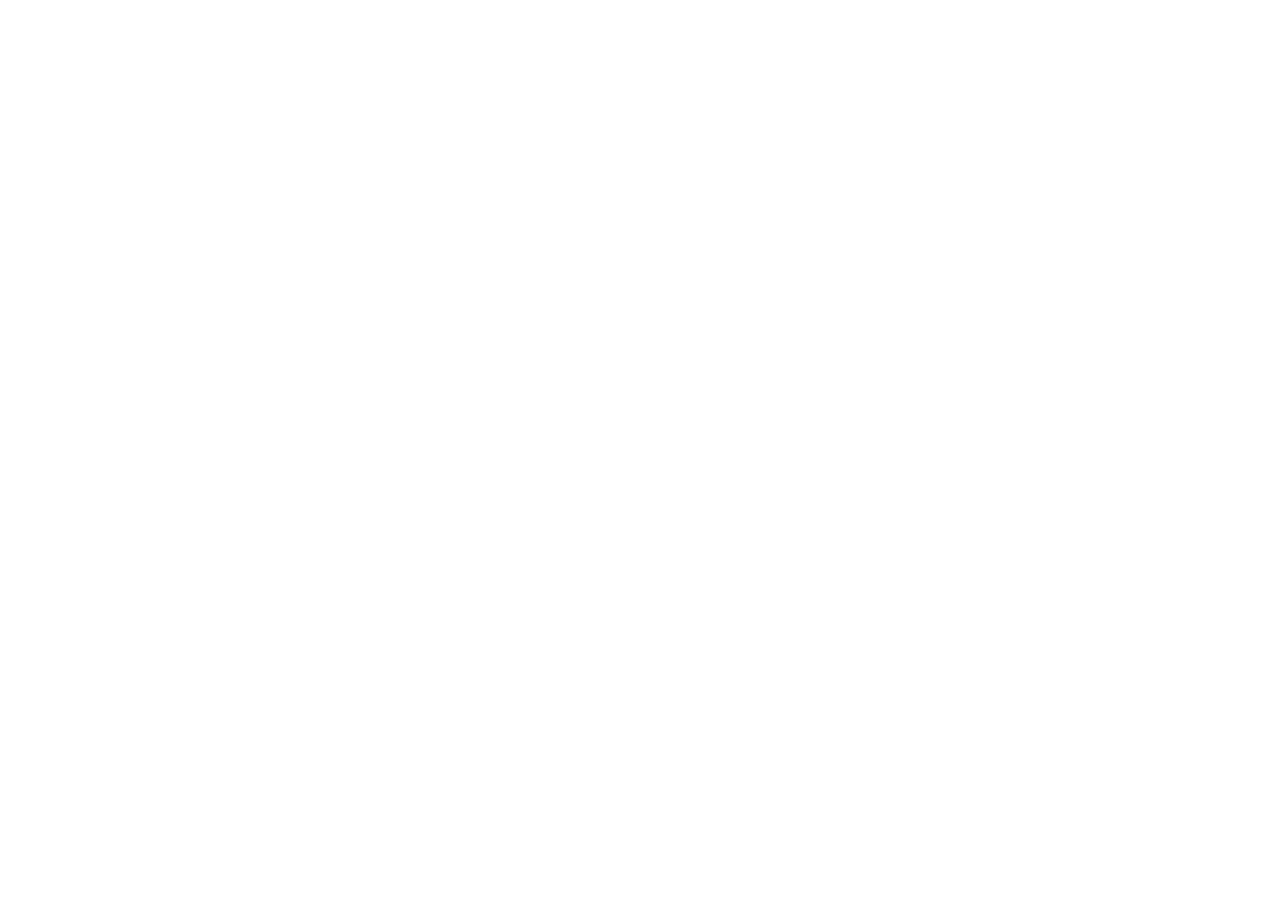
==== about.html @ fd44d6a7 "Init : création du dépôt, arborescence des fichiers et structure HTML de base" ====
<html lang="fr">
<head>
 <meta charset="UTF-8">
 <meta name="viewport" content="width=device-width, initial-scale=1.0">
 <title>AfriTalent — Accueil</title>
 <!-- Bootstrap 5 via CDN : feuille de style -->
 <link
href="https://cdn.jsdelivr.net/npm/bootstrap@5.3.0/dist/css/bootstrap.min.css"
rel="stylesheet">
 <!-- Votre feuille de style personnelle -->
 <link rel="stylesheet" href="css/style.css">
</head>
<body>
 <!-- Le contenu de la page sera ajoute ici -->
 <!-- Bootstrap 5 via CDN : script JavaScript -->
 <script
src="https://cdn.jsdelivr.net/npm/bootstrap@5.3.0/dist/js/bootstrap.bundle.min.js"
></script>
 <!-- Votre script JavaScript -->
 <script src="js/main.js"></script>
 </body>
 </html>
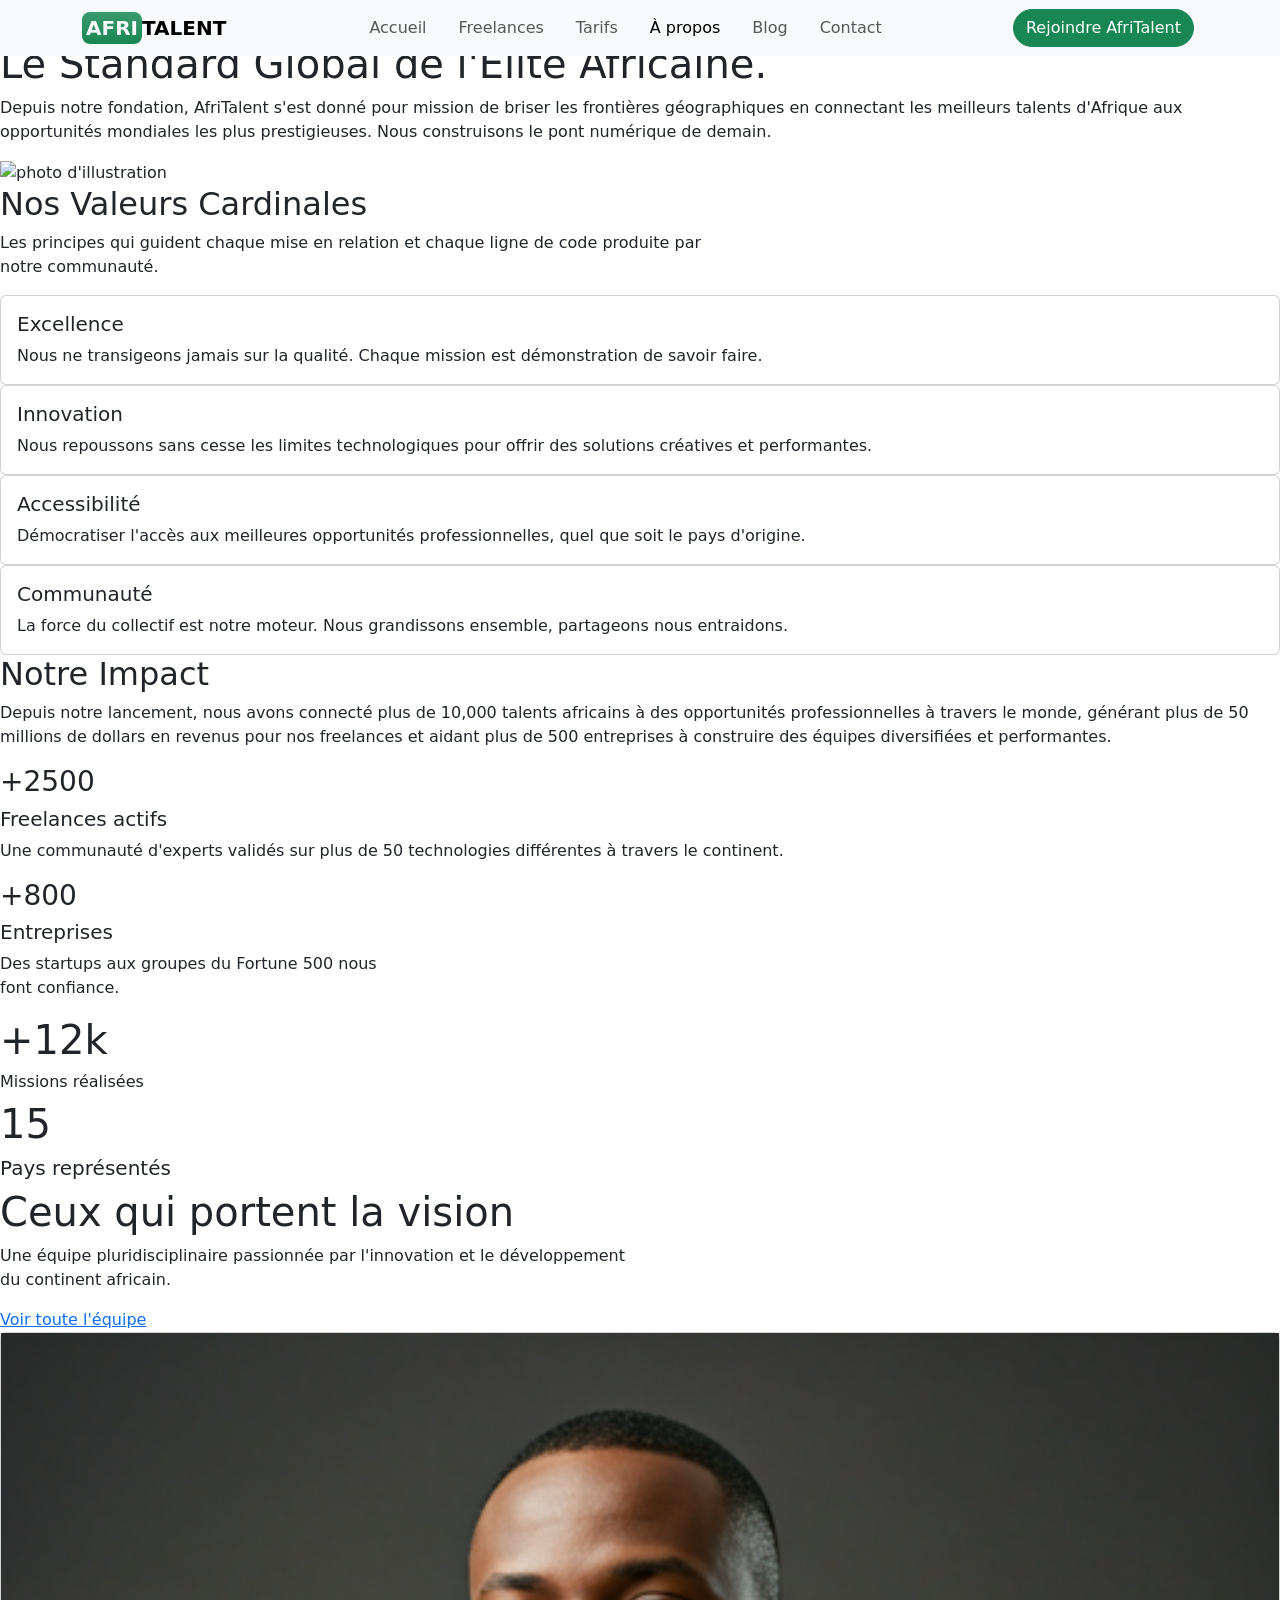
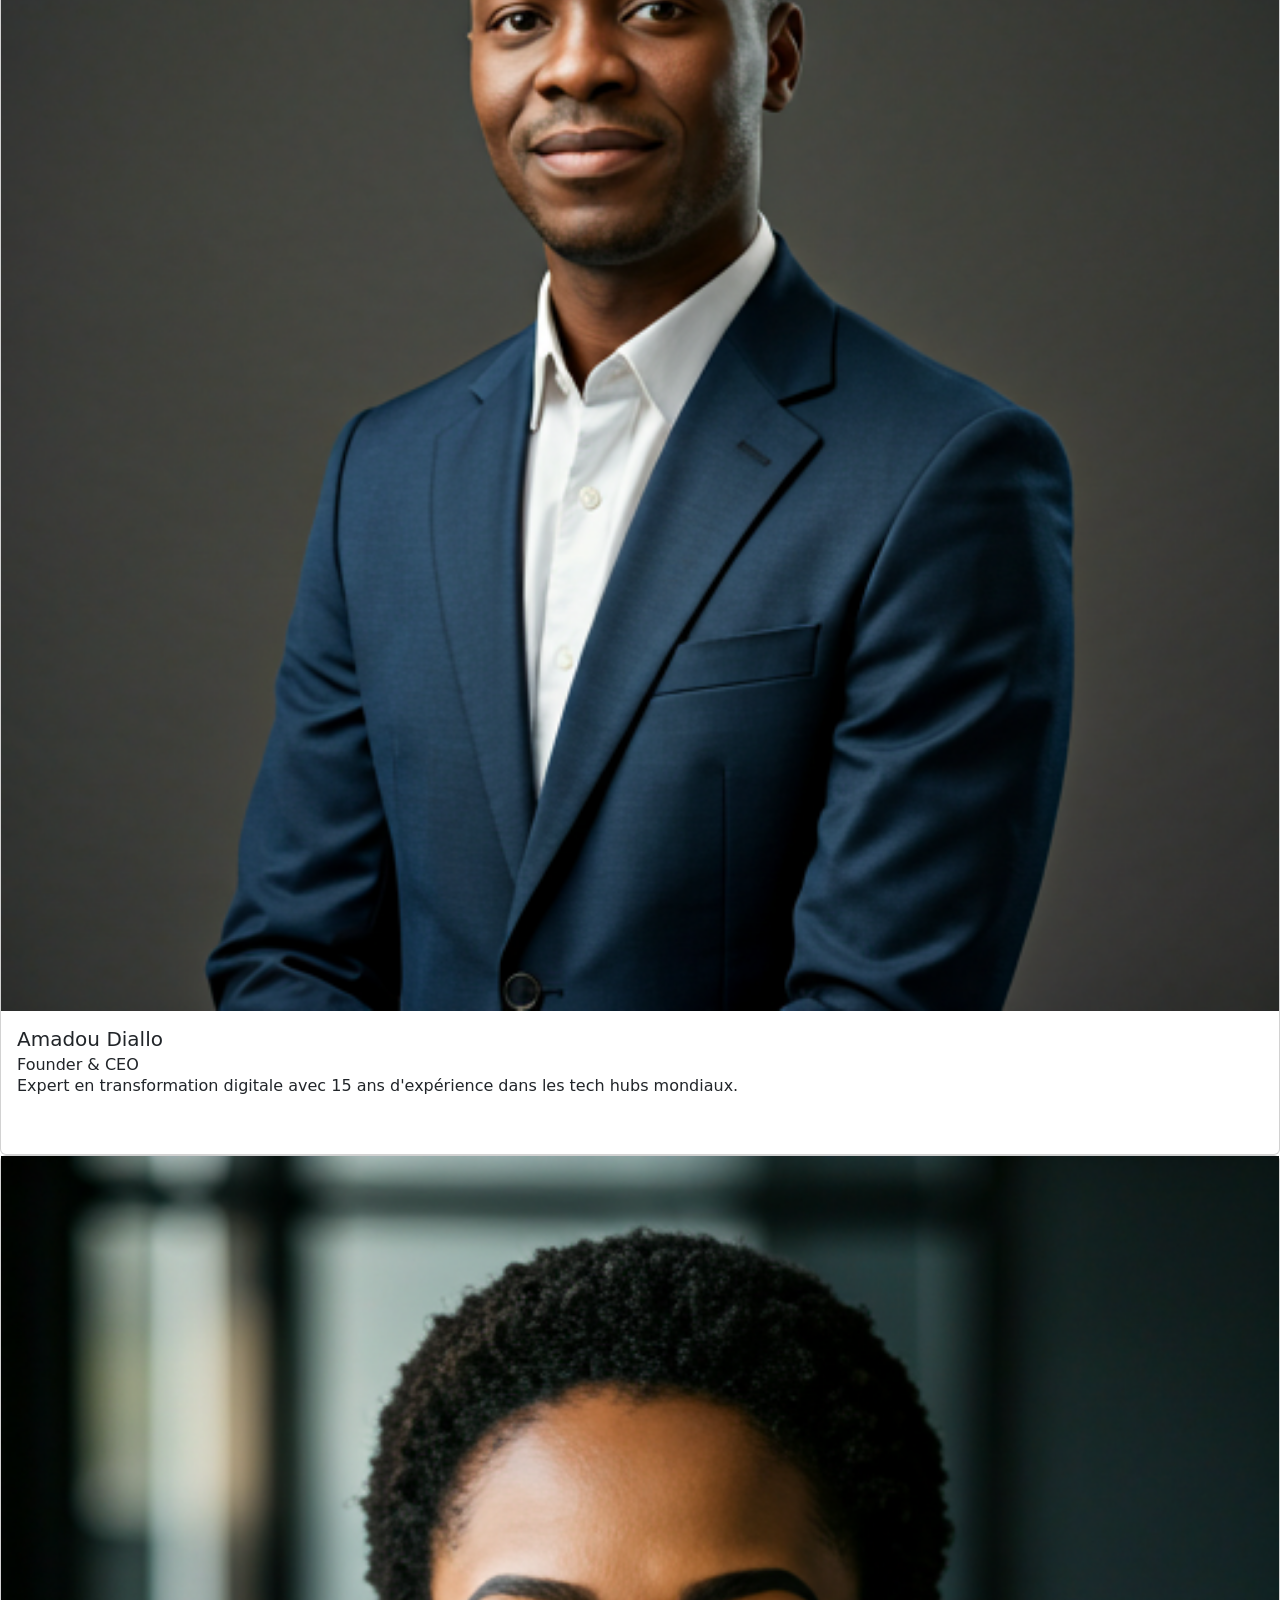
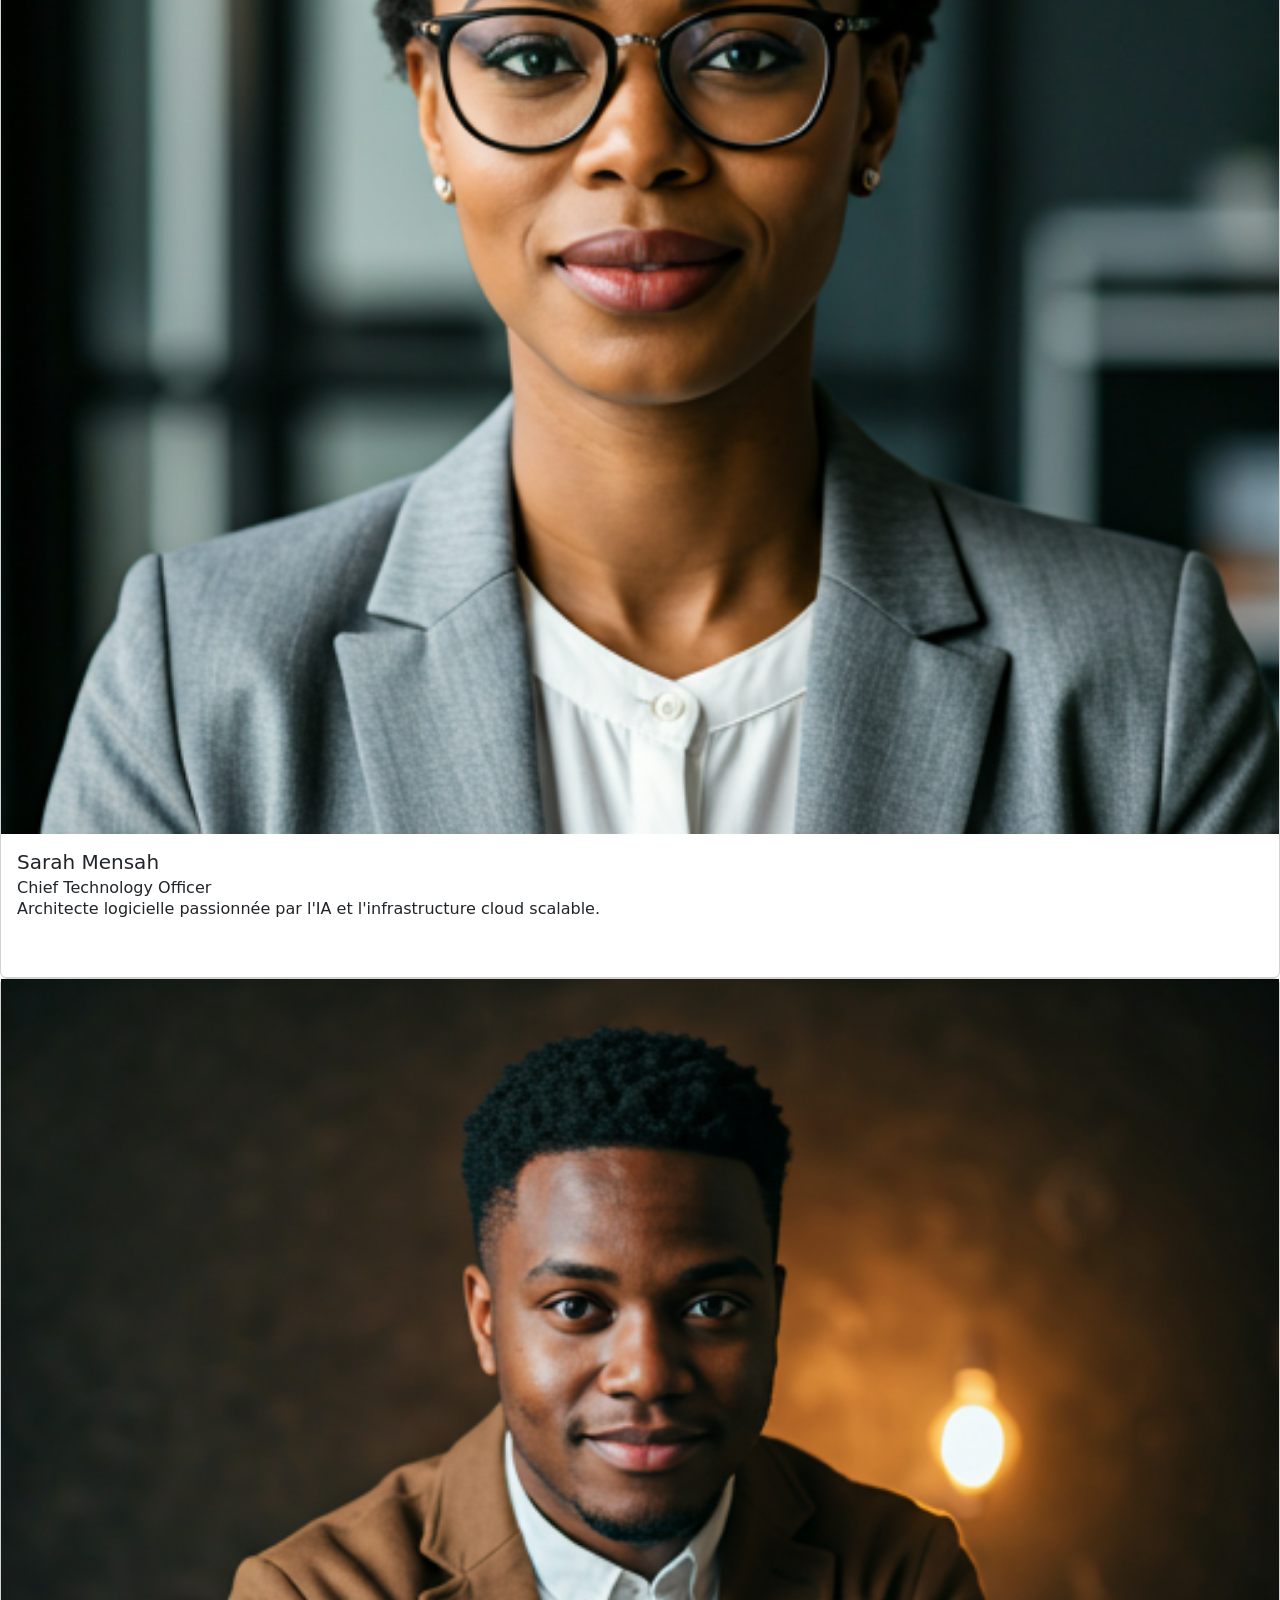
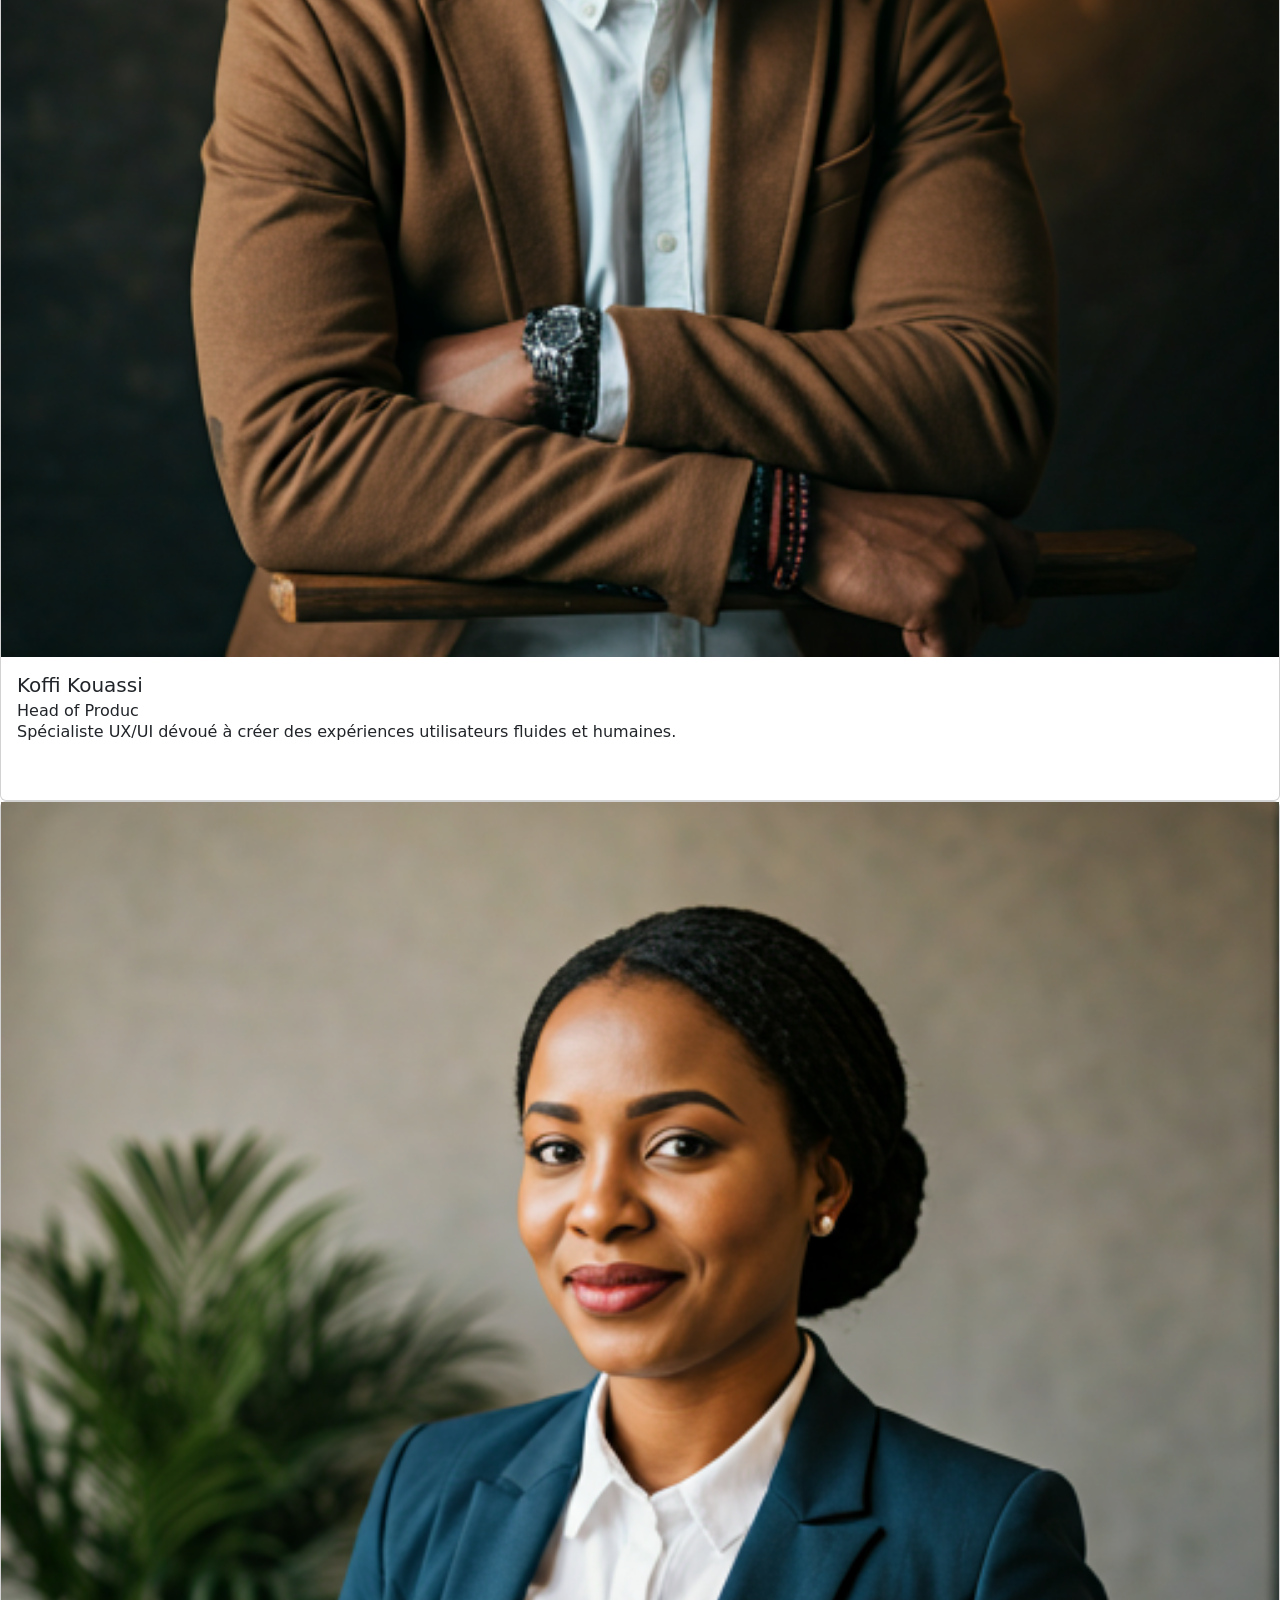
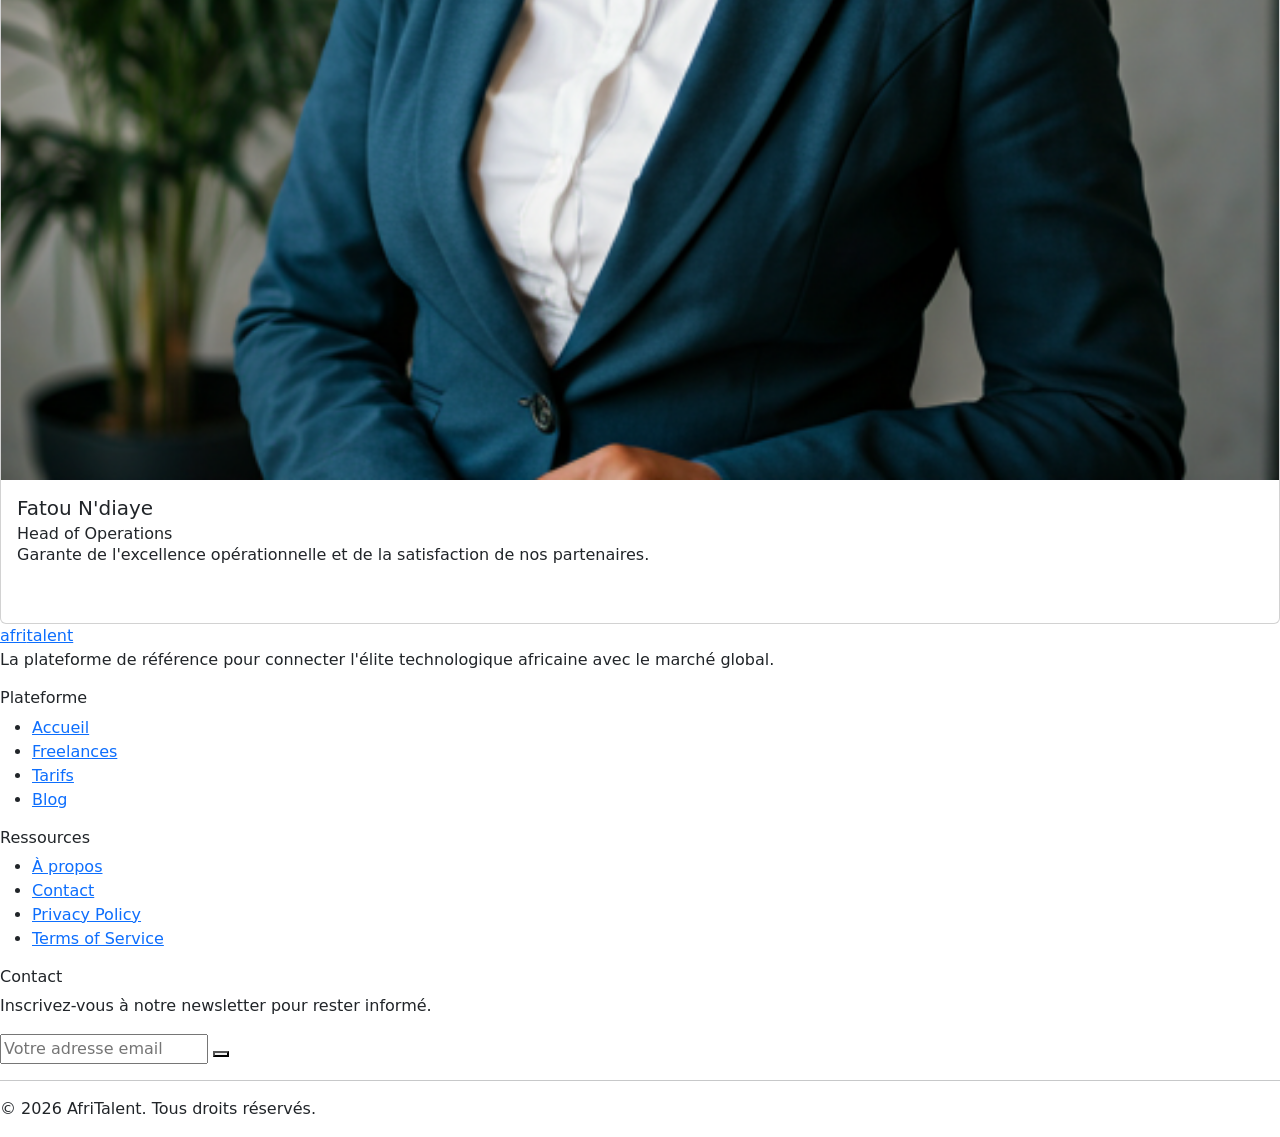
==== commit 832a8ede: "HTML : structure complète des 5 pages avec sections et contenu texte" ====
--- a/about.html
+++ b/about.html
@@ -1,22 +1,298 @@
+<!DOCTYPE html>
 <html lang="fr">
+
 <head>
- <meta charset="UTF-8">
- <meta name="viewport" content="width=device-width, initial-scale=1.0">
- <title>AfriTalent — Accueil</title>
- <!-- Bootstrap 5 via CDN : feuille de style -->
- <link
-href="https://cdn.jsdelivr.net/npm/bootstrap@5.3.0/dist/css/bootstrap.min.css"
-rel="stylesheet">
- <!-- Votre feuille de style personnelle -->
- <link rel="stylesheet" href="css/style.css">
+    <meta charset="UTF-8">
+    <meta name="viewport" content="width=device-width, initial-scale=1.0">
+    <title>AfriTalent — Accueil</title>
+    <!-- Bootstrap 5 via CDN : feuille de style -->
+    <link href="https://cdn.jsdelivr.net/npm/bootstrap@5.3.0/dist/css/bootstrap.min.css" rel="stylesheet">
+    <!-- Votre feuille de style personnelle -->
+    <link rel="stylesheet" href="css/style.css">
+    <script src="https://kit.fontawesome.com/9fd1c84033.js" crossorigin="anonymous"></script>
+    <script defer src="https://cdn.jsdelivr.net/npm/bootstrap@5.3.8/dist/js/bootstrap.bundle.min.js"></script>
 </head>
+
 <body>
- <!-- Le contenu de la page sera ajoute ici -->
- <!-- Bootstrap 5 via CDN : script JavaScript -->
- <script
-src="https://cdn.jsdelivr.net/npm/bootstrap@5.3.0/dist/js/bootstrap.bundle.min.js"
-></script>
- <!-- Votre script JavaScript -->
- <script src="js/main.js"></script>
- </body>
- </html>+    <!-- Le contenu de la page sera ajoute ici -->
+
+    <header>
+        <!-- Bootstrap conservé uniquement sur la navbar -->
+        <nav class="navbar navbar-expand-md fixed-top navbar-light bg-light">
+            <div class="container-lg d-flex justify-content-between container-dark">
+                <a class="navbar-brand text-uppercase fw-bold" href="/index.html">
+                    <span class="bg-success bg-gradient p-1 rounded-3 text-light">afri</span>talent
+                </a>
+
+                <div class="collapse navbar-collapse justify-content-center" id="navbarcollapse">
+                    <ul class="navbar-nav d-flex justify-content-center nav-dark">
+                        <li class="nav-item active mx-2">
+                            <a class="nav-link" href="index.html">Accueil</a>
+                        </li>
+                        <li class="nav-item px-2">
+                            <a class="nav-link" href="freelances.html">Freelances</a>
+                        </li>
+                        <li class="nav-item px-2">
+                            <a class="nav-link" href="tarifs.html">Tarifs</a>
+                        </li>
+                        <li class="nav-item px-2">
+                            <a class="nav-link active" href="about.html"> À propos</a>
+                        </li>
+                        <li class="nav-item px-2">
+                            <a class="nav-link" href="#valeur"> Blog</a>
+                        </li>
+                        <li class="nav-item px-2">
+                            <a class="nav-link" href="contact.html"> Contact</a>
+                        </li>
+                    </ul>
+                </div>
+                <div class="d-flex ms-auto align-items-center">
+                    <a class="btn btn-success d-none d-md-block mx-1 rounded-pill" href="contact.html"
+                        role="button">Rejoindre AfriTalent</a>
+                    <button class="navbar-toggler ms-auto" type="button" data-bs-toggle="collapse"
+                        data-bs-target="#navbarcollapse" aria-controls="navbarcollapse" aria-expanded="false"
+                        aria-label="Toggle navigation">
+                        <span class="navbar-toggler-icon px-2"></span>
+                    </button>
+                </div>
+            </div>
+        </nav>
+    </header>
+
+    <main>
+        <!-- Section d'introduction avec notre histoire -->
+        <section class="Notre-Histoir">
+            <div>
+                <p>Notre Histoire</p>
+                <h1>Le Standard Global de l'Elite Africaine.</h1>
+                <div>
+                    <div>
+                        <p>Depuis notre fondation, AfriTalent s'est donné pour mission de briser les
+                            frontières géographiques en connectant les meilleurs talents d'Afrique aux opportunités
+                            mondiales les plus prestigieuses. Nous construisons le pont numérique de demain.</p>
+                    </div>
+                </div>
+            </div>
+            <img src="image/annie-spratt-sggw4-qDD54-unsplash.jpg" alt="photo d'illustration">
+        </section>
+
+        <!-- Section des valeurs cardinales -->
+        <section class="valeur-cardinale" id="valeur">
+            <h2>Nos Valeurs Cardinales</h2>
+            <p>Les principes qui guident chaque mise en relation et chaque ligne de code
+                produite par <br> notre communauté.</p>
+            <div>
+                <div>
+                    <div class="card">
+                        <div class="card-body">
+                            <i class="fa-regular fa-circle-check"></i>
+                            <div>
+                                <h5 class="card-title">Excellence</h5>
+                                <p class="card-text">Nous ne transigeons jamais sur la qualité. Chaque
+                                    mission est démonstration de savoir faire.</p>
+                            </div>
+                        </div>
+                    </div>
+                </div>
+                <div>
+                    <div class="card">
+                        <div class="card-body">
+                            <i class="fa-regular fa-lightbulb"></i>
+                            <div>
+                                <h5 class="card-title">Innovation</h5>
+                                <p class="card-text">Nous repoussons sans cesse les limites technologiques
+                                    pour offrir des solutions créatives et performantes.</p>
+                            </div>
+                        </div>
+                    </div>
+                </div>
+                <div>
+                    <div class="card">
+                        <div class="card-body">
+                            <i class="fa-regular fa-address-card"></i>
+                            <div>
+                                <h5 class="card-title">Accessibilité</h5>
+                                <p class="card-text">Démocratiser l'accès aux meilleures opportunités
+                                    professionnelles, quel que soit le pays d'origine.</p>
+                            </div>
+                        </div>
+                    </div>
+                </div>
+                <div>
+                    <div class="card">
+                        <div class="card-body">
+                            <i class="fa-solid fa-users"></i>
+                            <div>
+                                <h5 class="card-title">Communauté</h5>
+                                <p class="card-text">La force du collectif est notre moteur. Nous grandissons
+                                    ensemble, partageons nous entraidons.</p>
+                            </div>
+                        </div>
+                    </div>
+                </div>
+            </div>
+        </section>
+
+        <!-- Section de l'impact -->
+        <section class="impacte">
+            <div>
+                <h2>Notre Impact</h2>
+                <p>Depuis notre lancement, nous avons connecté plus de 10,000
+                    talents africains à des opportunités professionnelles à travers le monde, générant plus de 50
+                    millions de dollars en revenus pour nos freelances et aidant plus de 500 entreprises à construire
+                    des équipes diversifiées et performantes.</p>
+            </div>
+            <div>
+                <div>
+                    <div>
+                        <i class="fa-solid fa-user-plus"></i>
+                    </div>
+                    <div>
+                        <h3>+2500</h3>
+                        <h5>Freelances actifs</h5>
+                        <p>Une communauté d'experts validés sur plus de 50 technologies différentes à travers le
+                            continent.</p>
+                    </div>
+                </div>
+                <div>
+                    <div>
+                        <div>
+                            <h3>+800</h3>
+                            <div>
+                                <h5>Entreprises</h5>
+                                <p>Des startups aux groupes du Fortune 500 nous <br> font confiance.</p>
+                            </div>
+                        </div>
+                        <div>
+                            <h1>+12k</h1>
+                            <h6>Missions réalisées</h6>
+                        </div>
+                        <div>
+                            <h1>15</h1>
+                            <h5>Pays représentés</h5>
+                        </div>
+                    </div>
+                </div>
+            </div>
+        </section>
+
+        <!-- Section de l'équipe -->
+        <section class="equipe">
+            <h1>Ceux qui portent la vision</h1>
+            <p>Une équipe pluridisciplinaire passionnée par l'innovation et le développement <br> du continent africain.</p>
+            <a href="#">Voir toute l'équipe <i class="fa-solid fa-arrow-right"></i></a>
+            <div>
+                <div>
+                    <div class="card">
+                        <img src="image/unnamed (3).png" alt="image personne">
+                        <div class="card-body">
+                            <h5 class="card-title">Amadou Diallo</h5>
+                            <h6 class="card-subtitle">Founder & CEO</h6>
+                            <p class="card-text">Expert en transformation digitale avec 15 ans d'expérience dans les
+                                tech hubs mondiaux.</p>
+                            <a href="" class="card-link"><i class="fa-brands fa-linkedin"></i></a>
+                            <a href="" class="card-link"><i class="fa-solid fa-earth-americas"></i></a>
+                        </div>
+                    </div>
+                </div>
+                <div>
+                    <div class="card">
+                        <img src="image/unnamed (4).png" alt="image personne">
+                        <div class="card-body">
+                            <h5 class="card-title">Sarah Mensah</h5>
+                            <h6 class="card-subtitle">Chief Technology Officer</h6>
+                            <p class="card-text">Architecte logicielle passionnée par l'IA et l'infrastructure cloud
+                                scalable.</p>
+                            <a href="" class="card-link"><i class="fa-brands fa-linkedin"></i></a>
+                            <a href="" class="card-link"><i class="fa-solid fa-earth-americas"></i></a>
+                        </div>
+                    </div>
+                </div>
+                <div>
+                    <div class="card">
+                        <img src="image/unnamed (5).png" alt="image personne">
+                        <div class="card-body">
+                            <h5 class="card-title">Koffi Kouassi</h5>
+                            <h6 class="card-subtitle">Head of Produc</h6>
+                            <p class="card-text">Spécialiste UX/UI dévoué à créer des expériences utilisateurs fluides
+                                et humaines.</p>
+                            <a href="" class="card-link"><i class="fa-brands fa-linkedin"></i></a>
+                            <a href="" class="card-link"><i class="fa-solid fa-earth-americas"></i></a>
+                        </div>
+                    </div>
+                </div>
+                <div>
+                    <div class="card">
+                        <img src="image/unnamed (6).png" alt="image personne">
+                        <div class="card-body">
+                            <h5 class="card-title">Fatou N'diaye</h5>
+                            <h6 class="card-subtitle">Head of Operations</h6>
+                            <p class="card-text">Garante de l'excellence opérationnelle et de la satisfaction de nos
+                                partenaires.</p>
+                            <a href="" class="card-link"><i class="fa-brands fa-linkedin"></i></a>
+                            <a href="" class="card-link"><i class="fa-solid fa-earth-americas"></i></a>
+                        </div>
+                    </div>
+                </div>
+            </div>
+        </section>
+
+    </main>
+
+    <footer>
+        <div>
+            <div>
+                <div>
+                    <a href="index.html">
+                        <span>afri</span>talent
+                    </a>
+                    <p>La plateforme de référence pour connecter l'élite technologique africaine
+                        avec le marché global.</p>
+                </div>
+                <div>
+                    <h6>Plateforme</h6>
+                    <ul>
+                        <li><a href="index.html">Accueil</a></li>
+                        <li><a href="freelances.html">Freelances</a></li>
+                        <li><a href="tarifs.html">Tarifs</a></li>
+                        <li><a href="#">Blog</a></li>
+                    </ul>
+                </div>
+                <div>
+                    <h6>Ressources</h6>
+                    <ul>
+                        <li><a href="about.html">À propos</a></li>
+                        <li><a href="contact.html">Contact</a></li>
+                        <li><a href="#">Privacy Policy</a></li>
+                        <li><a href="#">Terms of Service</a></li>
+                    </ul>
+                </div>
+                <div>
+                    <h6>Contact</h6>
+                    <p>Inscrivez-vous à notre newsletter pour rester informé.</p>
+                    <div>
+                        <input type="email" placeholder="Votre adresse email">
+                        <button><i class="fa-solid fa-paper-plane"></i></button>
+                    </div>
+                </div>
+            </div>
+            <hr>
+            <div>
+                <p>&copy; 2026 AfriTalent. Tous droits réservés.</p>
+                <div>
+                    <a href="#"><i class="fa-brands fa-facebook-f"></i></a>
+                    <a href="#"><i class="fa-brands fa-twitter"></i></a>
+                    <a href="#"><i class="fa-brands fa-linkedin-in"></i></a>
+                    <a href="#"><i class="fa-brands fa-instagram"></i></a>
+                </div>
+            </div>
+        </div>
+    </footer>
+
+    <!-- Bootstrap 5 via CDN : script JavaScript -->
+    <script src="https://cdn.jsdelivr.net/npm/bootstrap@5.3.0/dist/js/bootstrap.bundle.min.js"></script>
+    <!-- Votre script JavaScript -->
+    <script src="js/main.js"></script>
+</body>
+
+</html>
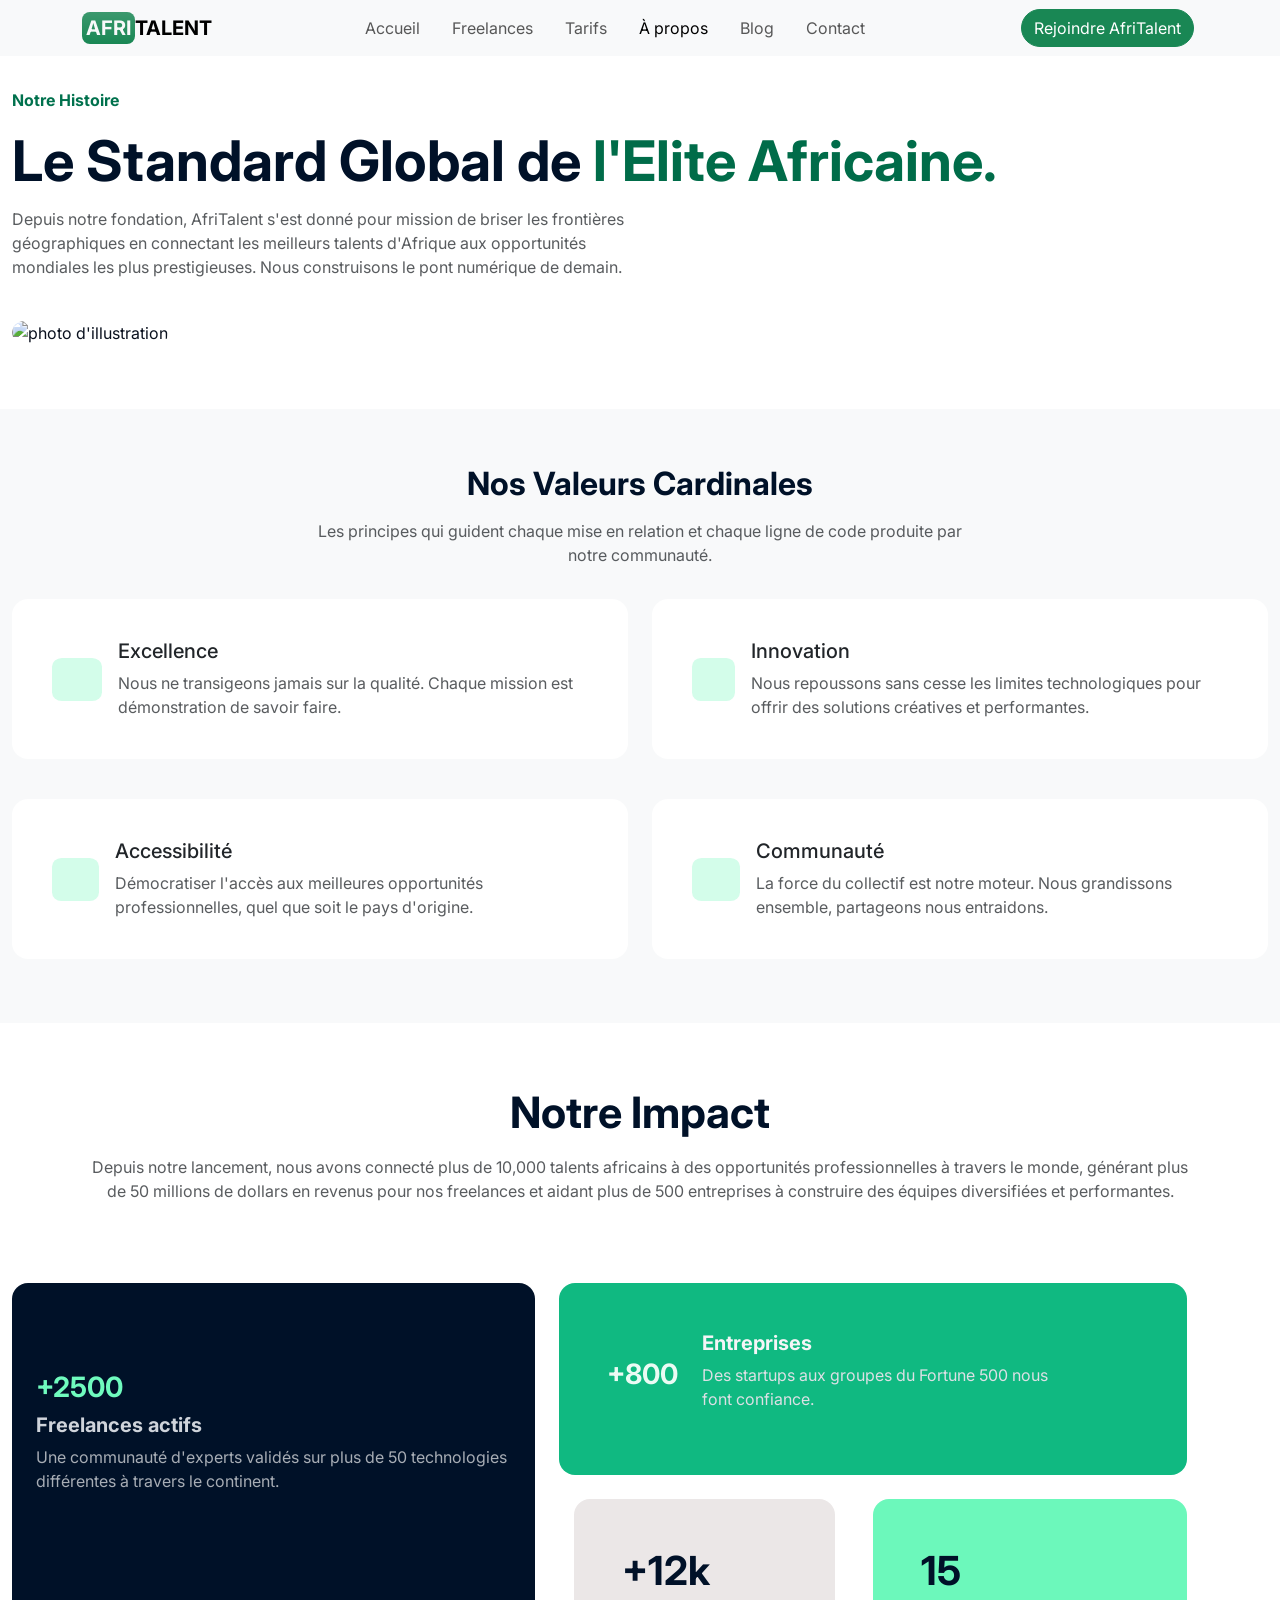
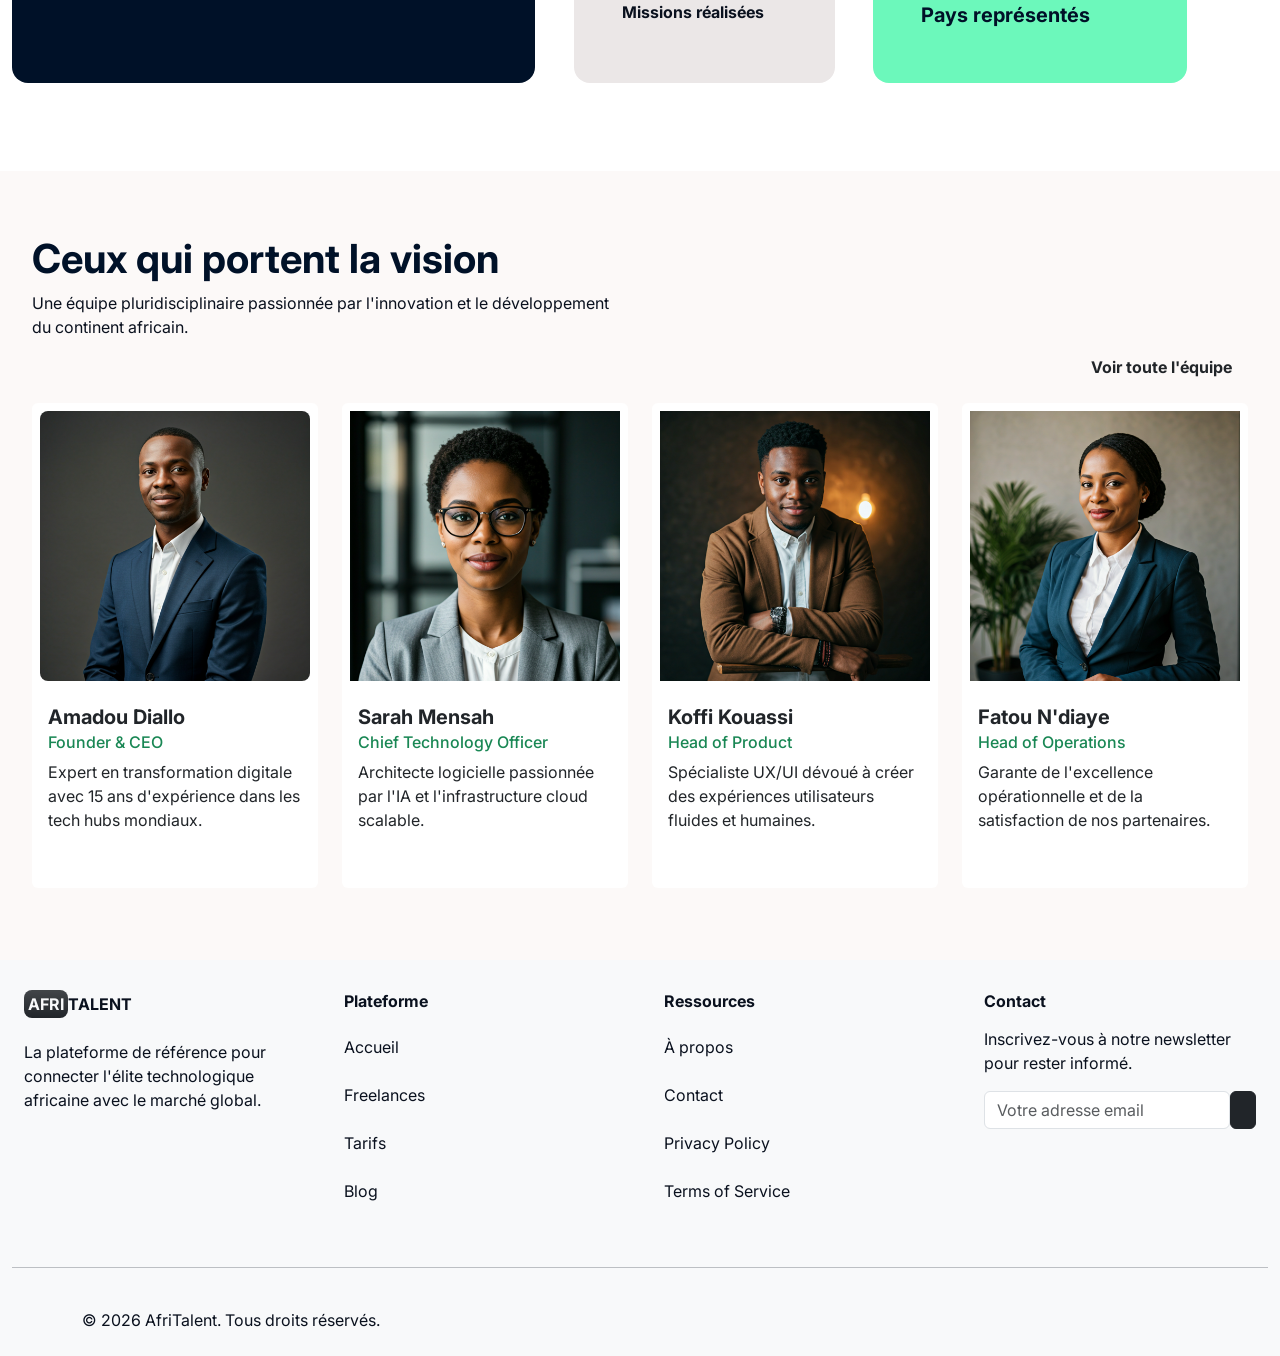
==== commit 87f2c048: "CSS : Bento Grid, sections hero et catégories, effets hover" ====
--- a/about.html
+++ b/about.html
@@ -14,10 +14,8 @@
 </head>
 
 <body>
-    <!-- Le contenu de la page sera ajoute ici -->
-
+    <!-- === NAVBAR FIXE === -->
     <header>
-        <!-- Bootstrap conservé uniquement sur la navbar -->
         <nav class="navbar navbar-expand-md fixed-top navbar-light bg-light">
             <div class="container-lg d-flex justify-content-between container-dark">
                 <a class="navbar-brand text-uppercase fw-bold" href="/index.html">
@@ -47,84 +45,88 @@
                     </ul>
                 </div>
                 <div class="d-flex ms-auto align-items-center">
-                    <a class="btn btn-success d-none d-md-block mx-1 rounded-pill" href="contact.html"
-                        role="button">Rejoindre AfriTalent</a>
+                    <i class="fa-regular fa-moon my-2 mx-3 ms-auto "></i>
+                    <a class="btn btn-success d-none d-md-block mx-1 rounded-pill " href="contact.html" role="button">Rejoindre
+                        AfriTalent</a>
                     <button class="navbar-toggler ms-auto" type="button" data-bs-toggle="collapse"
                         data-bs-target="#navbarcollapse" aria-controls="navbarcollapse" aria-expanded="false"
                         aria-label="Toggle navigation">
                         <span class="navbar-toggler-icon px-2"></span>
                     </button>
+
                 </div>
             </div>
         </nav>
     </header>
-
     <main>
-        <!-- Section d'introduction avec notre histoire -->
-        <section class="Notre-Histoir">
-            <div>
-                <p>Notre Histoire</p>
-                <h1>Le Standard Global de l'Elite Africaine.</h1>
-                <div>
-                    <div>
-                        <p>Depuis notre fondation, AfriTalent s'est donné pour mission de briser les
+        <!-- === SECTION HISTOIRE === -->
+        <section class="Notre-Histoir container-fluid mx-auto py-3 mt-5 mb-2 d-flex flex-column gap-4">
+            <div class="">
+                <p class="mt-4">Notre Histoire</p>
+                <h1 class="my-2 fw-bold">Le Standard Global de <span>l'Elite Africaine.</span></h1>
+                <div class="row">
+                    <div class="col-12 col-md-9 col-lg-6 mt-1">
+                        <p class="text-muted ">Depuis notre fondation, AfriTalent s'est donné pour mission de briser les
                             frontières géographiques en connectant les meilleurs talents d'Afrique aux opportunités
-                            mondiales les plus prestigieuses. Nous construisons le pont numérique de demain.</p>
-                    </div>
-                </div>
-            </div>
-            <img src="image/annie-spratt-sggw4-qDD54-unsplash.jpg" alt="photo d'illustration">
+                            mondiales les plus prestigieuses. Nous construisons le pont numérique de demain. </p>
+                    </div>
+                </div>
+            </div>
+            <div class="image-container ">
+                <img src="image/annie-spratt-sggw4-qDD54-unsplash.jpg" alt="photo d'illustration"
+                class="img-fluid rounded-4 ">
+
+            </div>
         </section>
-
-        <!-- Section des valeurs cardinales -->
-        <section class="valeur-cardinale" id="valeur">
-            <h2>Nos Valeurs Cardinales</h2>
-            <p>Les principes qui guident chaque mise en relation et chaque ligne de code
+        <!-- === NOS VALEURS === -->
+        <section class="valeur-cardinale container-fluid mx-auto my-5  d-flex flex-column bg-light" id="valeur">
+            <h2 class="text-center fw-bold mt-5 p-2">Nos Valeurs Cardinales</h2>
+            <p class="text-center text-muted">Les principes qui guident chaque mise en relation et chaque ligne de code
                 produite par <br> notre communauté.</p>
-            <div>
-                <div>
-                    <div class="card">
-                        <div class="card-body">
-                            <i class="fa-regular fa-circle-check"></i>
+            <div class="row ">
+                <div class="col-12 col-md-6 mb-2">
+                    <div class="card card-vc border-0  p-4 rounded-4 my-3">
+                        <div class="card-body d-flex gap-3">
+                            <i class="fa-regular fa-circle-check align-self-center  fs-4"></i>
                             <div>
                                 <h5 class="card-title">Excellence</h5>
-                                <p class="card-text">Nous ne transigeons jamais sur la qualité. Chaque
+                                <p class="card-text text-muted">Nous ne transigeons jamais sur la qualité. Chaque
                                     mission est démonstration de savoir faire.</p>
                             </div>
                         </div>
                     </div>
                 </div>
-                <div>
-                    <div class="card">
-                        <div class="card-body">
-                            <i class="fa-regular fa-lightbulb"></i>
+                <div class="col-12 col-md-6 mb-2">
+                    <div class="card card-vc border-0  p-4  rounded-4 my-3">
+                        <div class="card-body d-flex gap-3">
+                            <i class="fa-regular fa-lightbulb align-self-center  fs-4"></i>
                             <div>
                                 <h5 class="card-title">Innovation</h5>
-                                <p class="card-text">Nous repoussons sans cesse les limites technologiques
+                                <p class="card-text text-muted">Nous repoussons sans cesse les limites technologiques
                                     pour offrir des solutions créatives et performantes.</p>
                             </div>
                         </div>
                     </div>
                 </div>
-                <div>
-                    <div class="card">
-                        <div class="card-body">
-                            <i class="fa-regular fa-address-card"></i>
+                <div class="col-12 col-md-6 mb-2">
+                    <div class="card card-vc border-0  p-4  rounded-4 my-3">
+                        <div class="card-body d-flex gap-3">
+                            <i class="fa-regular fa-address-card align-self-center  fs-4"></i>
                             <div>
                                 <h5 class="card-title">Accessibilité</h5>
-                                <p class="card-text">Démocratiser l'accès aux meilleures opportunités
+                                <p class="card-text text-muted">Démocratiser l'accès aux meilleures opportunités
                                     professionnelles, quel que soit le pays d'origine.</p>
                             </div>
                         </div>
                     </div>
                 </div>
-                <div>
-                    <div class="card">
-                        <div class="card-body">
-                            <i class="fa-solid fa-users"></i>
+                <div class="col-12 col-md-6 mb-5">
+                    <div class="card card-vc border-0  p-4  rounded-4 my-3">
+                        <div class="card-body d-flex gap-3  ">
+                            <i class="fa-solid fa-users align-self-center fs-4"></i>
                             <div>
                                 <h5 class="card-title">Communauté</h5>
-                                <p class="card-text">La force du collectif est notre moteur. Nous grandissons
+                                <p class="card-text text-muted">La force du collectif est notre moteur. Nous grandissons
                                     ensemble, partageons nous entraidons.</p>
                             </div>
                         </div>
@@ -132,105 +134,108 @@
                 </div>
             </div>
         </section>
-
-        <!-- Section de l'impact -->
+        <!-- === NOTRE IMPACT === -->
         <section class="impacte">
-            <div>
-                <h2>Notre Impact</h2>
-                <p>Depuis notre lancement, nous avons connecté plus de 10,000
+            <div class="container my-5 py-3">
+                <h2 class="text-center fw-bold mb-3">Notre Impact</h2>
+                <p class="text-center text-muted mb-0 ">Depuis notre lancement, nous avons connecté plus de 10,000
                     talents africains à des opportunités professionnelles à travers le monde, générant plus de 50
                     millions de dollars en revenus pour nos freelances et aidant plus de 500 entreprises à construire
                     des équipes diversifiées et performantes.</p>
             </div>
-            <div>
-                <div>
-                    <div>
-                        <i class="fa-solid fa-user-plus"></i>
-                    </div>
-                    <div>
-                        <h3>+2500</h3>
-                        <h5>Freelances actifs</h5>
+            <div class="row row-1 container-fluid d-flex gap-4 mx-auto my-5 py-3">
+                <div class="col-12 col-md-5 mb-4 FA p-4 rounded-4">
+                    <div class="d-flex justify-content-end mb-5 mb-3 pb-3">
+                        <i class="fa-solid fa-user-plus fa-6x "></i>
+                    </div>
+                    <div class="mt-4">
+                        <h3 class="fw-bold fa-4x  ">+2500</h3>
+                        <h5 class="fw-bold">Freelances actifs</h5>
                         <p>Une communauté d'experts validés sur plus de 50 technologies différentes à travers le
                             continent.</p>
                     </div>
                 </div>
-                <div>
-                    <div>
-                        <div>
-                            <h3>+800</h3>
-                            <div>
-                                <h5>Entreprises</h5>
+                <div class="col-12 col-md-6 mb-4 ">
+                    <div class="row d-flex row-2 gap-4">
+                        <div class="col-12 d-flex gap-4 ETR p-5 rounded-4">
+                            <h3 class="fw-bold fa-3x align-self-center">+800</h3>
+                            <div>
+                                <h5 class="fw-bold">Entreprises </h5>
                                 <p>Des startups aux groupes du Fortune 500 nous <br> font confiance.</p>
                             </div>
                         </div>
-                        <div>
-                            <h1>+12k</h1>
-                            <h6>Missions réalisées</h6>
-                        </div>
-                        <div>
-                            <h1>15</h1>
-                            <h5>Pays représentés</h5>
-                        </div>
-                    </div>
-                </div>
-            </div>
+                        <div class="col-12 col-md-5 MIS p-5 mx-auto rounded-4 ">
+                            <h1 class="fw-bold">+12k</h1>
+                            <h6 class="fw-bold">Missions réalisées</h6>
+
+                        </div>
+                        <div class="col-12 col-md-6 PR p-5 rounded-4 ">
+                            <h1 class="fw-bold">15</h1>
+                            <h5 class="fw-bold">Pays représentés</h5>
+
+                        </div>
+                    </div>
+                </div>
+            </div>
+
         </section>
-
-        <!-- Section de l'équipe -->
-        <section class="equipe">
-            <h1>Ceux qui portent la vision</h1>
-            <p>Une équipe pluridisciplinaire passionnée par l'innovation et le développement <br> du continent africain.</p>
-            <a href="#">Voir toute l'équipe <i class="fa-solid fa-arrow-right"></i></a>
-            <div>
-                <div>
-                    <div class="card">
-                        <img src="image/unnamed (3).png" alt="image personne">
+        <!-- === ÉQUIPE === -->
+        <section class="equipe container-fluid  d-flex flex-column ">
+            <h1 class="fw-bold">Ceux qui portent la vision</h1>
+            <p>Une équipe pluridisciplinaire passionnée par l'innovation et le développement <br> du continent africain.
+            </p>
+            <a href="#" class="align-self-end text-decoration-none text-dark fw-bold mb-4">Voir toute l'équipe<i
+                    class="fa-solid fa-arrow-right px-2"></i></a>
+            <div class="row d-flex equipe-cart">
+                <div class="col-12 col-md-3 mb-2">
+                    <div class="card cart-t">
+                        <img src="image/unnamed (3).png" alt="image personne" class="img-fluid p-2 rounded-4 ">
                         <div class="card-body">
-                            <h5 class="card-title">Amadou Diallo</h5>
-                            <h6 class="card-subtitle">Founder & CEO</h6>
-                            <p class="card-text">Expert en transformation digitale avec 15 ans d'expérience dans les
+                            <h5 class="card-title fw-bold">Amadou Diallo</h5>
+                            <h6 class="card-subtitle mb-2 text-success">Founder & CEO</h6>
+                            <p class="card-text ">Expert en transformation digitale avec 15 ans d'expérience dans les
                                 tech hubs mondiaux.</p>
-                            <a href="" class="card-link"><i class="fa-brands fa-linkedin"></i></a>
-                            <a href="" class="card-link"><i class="fa-solid fa-earth-americas"></i></a>
-                        </div>
-                    </div>
-                </div>
-                <div>
-                    <div class="card">
-                        <img src="image/unnamed (4).png" alt="image personne">
+                            <a href="" class="card-link"><i class="fa-brands fa-linkedin text-secondary"></i></a>
+                            <a href="" class="card-link"><i class="fa-solid fa-earth-americas text-secondary"></i></a>
+                        </div>
+                    </div>
+                </div>
+                <div class="col-12 col-md-3 mb-2">
+                    <div class="card cart-t">
+                        <img src="image/unnamed (4).png" alt="image personne" class="img-fluid p-2">
                         <div class="card-body">
-                            <h5 class="card-title">Sarah Mensah</h5>
-                            <h6 class="card-subtitle">Chief Technology Officer</h6>
-                            <p class="card-text">Architecte logicielle passionnée par l'IA et l'infrastructure cloud
+                            <h5 class="card-title fw-bold">Sarah Mensah</h5>
+                            <h6 class="card-subtitle mb-2 text-success">Chief Technology Officer</h6>
+                            <p class="card-text ">Architecte logicielle passionnée par l'IA et l'infrastructure cloud
                                 scalable.</p>
-                            <a href="" class="card-link"><i class="fa-brands fa-linkedin"></i></a>
-                            <a href="" class="card-link"><i class="fa-solid fa-earth-americas"></i></a>
-                        </div>
-                    </div>
-                </div>
-                <div>
-                    <div class="card">
-                        <img src="image/unnamed (5).png" alt="image personne">
+                            <a href="" class="card-link"><i class="fa-brands fa-linkedin text-secondary"></i></a>
+                            <a href="" class="card-link"><i class="fa-solid fa-earth-americas text-secondary"></i></a>
+                        </div>
+                    </div>
+                </div>
+                <div class="col-12 col-md-3 mb-2">
+                    <div class="card cart-t">
+                        <img src="image/unnamed (5).png" alt="image personne" class="img-fluid p-2">
                         <div class="card-body">
-                            <h5 class="card-title">Koffi Kouassi</h5>
-                            <h6 class="card-subtitle">Head of Produc</h6>
-                            <p class="card-text">Spécialiste UX/UI dévoué à créer des expériences utilisateurs fluides
+                            <h5 class="card-title fw-bold">Koffi Kouassi</h5>
+                            <h6 class="card-subtitle mb-2 text-success">Head of Product</h6>
+                            <p class="card-text ">Spécialiste UX/UI dévoué à créer des expériences utilisateurs fluides
                                 et humaines.</p>
-                            <a href="" class="card-link"><i class="fa-brands fa-linkedin"></i></a>
-                            <a href="" class="card-link"><i class="fa-solid fa-earth-americas"></i></a>
-                        </div>
-                    </div>
-                </div>
-                <div>
-                    <div class="card">
-                        <img src="image/unnamed (6).png" alt="image personne">
+                            <a href="" class="card-link"><i class="fa-brands fa-linkedin text-secondary"></i></a>
+                            <a href="" class="card-link"><i class="fa-solid fa-earth-americas text-secondary"></i></a>
+                        </div>
+                    </div>
+                </div>
+                <div class="col-12 col-md-3 mb-2">
+                    <div class="card cart-t">
+                        <img src="image/unnamed (6).png" alt="image personne" class="img-fluid p-2">
                         <div class="card-body">
-                            <h5 class="card-title">Fatou N'diaye</h5>
-                            <h6 class="card-subtitle">Head of Operations</h6>
+                            <h5 class="card-title fw-bold">Fatou N'diaye</h5>
+                            <h6 class="card-subtitle mb-2 text-success">Head of Operations</h6>
                             <p class="card-text">Garante de l'excellence opérationnelle et de la satisfaction de nos
                                 partenaires.</p>
-                            <a href="" class="card-link"><i class="fa-brands fa-linkedin"></i></a>
-                            <a href="" class="card-link"><i class="fa-solid fa-earth-americas"></i></a>
+                            <a href="" class="card-link"><i class="fa-brands fa-linkedin text-secondary"></i></a>
+                            <a href="" class="card-link"><i class="fa-solid fa-earth-americas text-secondary"></i></a>
                         </div>
                     </div>
                 </div>
@@ -240,53 +245,55 @@
     </main>
 
     <footer>
-        <div>
-            <div>
-                <div>
-                    <a href="index.html">
-                        <span>afri</span>talent
+        <div class="container-fluid bg-light  ">
+            <div class="row py-2">
+                <div class="col-12 col-md-3 mb-3 mb-md-1 p-4">
+                    <a class="navbar-brand text-uppercase fw-bold " href="index.html">
+                        <span class="bg-dark bg-gradient p-1 rounded-3 text-light">afri</span>talent
                     </a>
-                    <p>La plateforme de référence pour connecter l'élite technologique africaine
+                    <p class="mt-4">La plateforme de référence pour connecter l'élite technologique africaine
                         avec le marché global.</p>
                 </div>
-                <div>
-                    <h6>Plateforme</h6>
-                    <ul>
-                        <li><a href="index.html">Accueil</a></li>
-                        <li><a href="freelances.html">Freelances</a></li>
-                        <li><a href="tarifs.html">Tarifs</a></li>
-                        <li><a href="#">Blog</a></li>
+                <div class="col-12 col-md-3 p-4">
+                    <h6 class="fw-bold mb-4">Plateforme</h6>
+                    <ul class="list-unstyled gap-4 d-flex flex-column">
+                        <li><a href="index.html" class="text-reset text-decoration-none">Accueil</a></li>
+                        <li><a href="freelance.html" class="text-reset text-decoration-none">Freelances</a></li>
+                        <li><a href="tarif.html" class="text-reset text-decoration-none">Tarifs</a></li>
+                        <li><a href="#" class="text-reset text-decoration-none">Blog</a></li>
                     </ul>
                 </div>
-                <div>
-                    <h6>Ressources</h6>
-                    <ul>
-                        <li><a href="about.html">À propos</a></li>
-                        <li><a href="contact.html">Contact</a></li>
-                        <li><a href="#">Privacy Policy</a></li>
-                        <li><a href="#">Terms of Service</a></li>
+                <div class="col-12 col-md-3 p-4">
+                    <h6 class="fw-bold mb-4">Ressources</h6>
+                    <ul class="list-unstyled gap-4 d-flex flex-column">
+                        <li><a href="about.html" class="text-reset text-decoration-none">À propos</a></li>
+                        <li><a href="contact.html" class="text-reset text-decoration-none">Contact</a></li>
+                        <li><a href="#" class="text-reset text-decoration-none">Privacy Policy</a></li>
+                        <li><a href="#" class="text-reset text-decoration-none">Terms of Service</a></li>
+
                     </ul>
                 </div>
-                <div>
-                    <h6>Contact</h6>
+                <div class="col-12 col-md-3 p-4">
+                    <h6 class="fw-bold mb-3">Contact</h6>
                     <p>Inscrivez-vous à notre newsletter pour rester informé.</p>
-                    <div>
-                        <input type="email" placeholder="Votre adresse email">
-                        <button><i class="fa-solid fa-paper-plane"></i></button>
-                    </div>
-                </div>
+                    <div class="d-flex my-3 ">
+                        <input type="email" placeholder="Votre adresse email" class="form-control ">
+                        <button class="btn btn-dark py-2"><i class="fa-solid fa-paper-plane "></i>
+                        </button>
+                    </div>
+                </div>
+
             </div>
             <hr>
-            <div>
-                <p>&copy; 2026 AfriTalent. Tous droits réservés.</p>
-                <div>
-                    <a href="#"><i class="fa-brands fa-facebook-f"></i></a>
-                    <a href="#"><i class="fa-brands fa-twitter"></i></a>
-                    <a href="#"><i class="fa-brands fa-linkedin-in"></i></a>
-                    <a href="#"><i class="fa-brands fa-instagram"></i></a>
-                </div>
-            </div>
-        </div>
+            <div class="container d-flex flex-column flex-md-row justify-content-between align-items-center py-4">
+                <p class="mb-0">&copy; 2026 AfriTalent. Tous droits réservés.</p>
+                <div class="d-flex gap-3 mt-3 mt-md-0">
+                    <a href="#" class="text-dark"><i class="fa-brands fa-facebook-f"></i></a>
+                    <a href="#" class="text-dark"><i class="fa-brands fa-twitter"></i></a>
+                    <a href="#" class="text-dark"><i class="fa-brands fa-linkedin-in"></i></a>
+                    <a href="#" class="text-dark"><i class="fa-brands fa-instagram"></i></a>
+                </div>
+            </div>
     </footer>
 
     <!-- Bootstrap 5 via CDN : script JavaScript -->
--- a/css/style.css
+++ b/css/style.css
@@ -0,0 +1,687 @@
+
+@import url('https://fonts.googleapis.com/css2?family=Inter:ital,opsz,wght@0,14..32,100..900;1,14..32,100..900&family=Poppins:ital,wght@0,100;0,200;0,300;0,400;0,500;0,600;0,700;0,800;0,900;1,100;1,200;1,300;1,400;1,500;1,600;1,700;1,800;1,900&display=swap');
+ 
+:root {
+    /* Brand Colors */
+    --primary-color: #0A2647;
+    --primary-dark: #001128;
+    --accent-color: #10B981;
+    --accent-hover: #059669;
+    --secondary-color: #2563EB;
+    
+    /* Neutral / UI Colors */
+    --white: #FFFFFF;
+    --gray-50: #F8FAFC;
+    --gray-100: #F1F5F9;
+    --gray-200: #E2E8F0;
+    --gray-400: #94A3B8;
+    --gray-600: #64748B;
+    --danger: #EF4444;
+    
+    /* Dark Mode Palette */
+    --dark-bg: #050C16;
+    --dark-surface: #0A111E;
+    --dark-text: #F8FAFC;
+     
+    /* Typography */
+    --font-heading: 'Poppin', sans-serif;
+    --font-body: 'Inter', sans-serif;
+    
+    /* shadow*/
+    --shadow-md: 0 10px 30px rgba(0, 0, 0, 0.05);
+    
+}
+ 
+*{
+    padding: 0;
+    margin: 0;
+    box-sizing: border-box;
+}
+
+body{
+    font-family: var(--font-body);
+    background:var(--white);
+    color: var(--dark-surface);
+}
+
+h1, h2, h3, h4, h5{
+    color:var(--primary-dark);
+}
+
+/* NAVBAR*/
+
+.nav-link{
+    position:relative;
+}
+
+.nav-link:after{
+    content: "";
+    position: absolute;
+    background-color: var(--accent-color);
+    height: 3px;
+    width: 0;
+    left: 0;
+    bottom: 0;
+    transition: 0.3s;
+}
+.nav-link:focus{
+    color: var(--accent-hover);
+}
+.nav-link:hover:after{
+    width: 100%;
+}
+
+.compteur div h2 {
+    color : rgb(111, 229, 127)
+
+    
+}
+
+
+/* === SECTION HERO === */
+.text-1 {
+    font-size: 0.9em;
+    width: 11em;
+    border-radius: 20rem;
+    color: #00714D;
+    background-color: #6CF8BB;
+}
+
+.hero > div :nth-child(1) :nth-child(2) span {
+    color: #006C49;
+} 
+
+ .hero > div :nth-child(1) :nth-child(4).btn-1{
+    background-color: var(--primary-dark);
+    color: var(--white);
+    font-weight: bold;
+    transition: 0.4s;
+    padding: 1em 2.5em;
+}
+
+.hero > div :nth-child(1) :nth-child(4).btn-1:hover{
+    background-color: var(--gray-50);
+    color: var(--primary-dark);
+}
+
+ .hero > div :nth-child(1) :nth-child(5).btn-1{
+    background-color: var(--gray-50);
+    color: var(--primary-dark);
+    font-weight: bold;
+    border: 1px solid var(--gray-600);
+    padding: 1em 2.5em;
+    transition: 0.4s;
+}
+
+.hero > div :nth-child(1) :nth-child(5).btn-1:hover{
+    background-color: var(--primary-dark);
+    color: var(--white);
+}
+
+ .hero > div :nth-child(2) .img-1{
+    margin-left: 6em;
+    rotate: 2.5deg;
+    box-shadow: 10px 10px 30px rgba(0, 0, 0, 0.1);
+    transition: 0.3s;
+ }
+
+ .hero > div :nth-child(2) .img-1:hover{
+    transform: scale(1.05);
+    rotate: 0deg;
+    box-shadow: 15px 15px 40px rgba(0, 0, 0, 0.2);
+ }
+
+/* // COMMENT CA MARCHE// */
+
+.container-fluid-1 div div h2 {
+    color : rgb(111, 229, 127) 
+}
+.container-fluid-1 div{
+    background-color: var(--primary-dark);
+    color: var(--gray-400);
+}
+
+.comment-ca-marche>div h2{
+    margin-bottom: 0.5em;
+}
+
+.grid :nth-child(1) .MI { 
+    Background-color: #F6F3F2;
+    transition: 0.3s;
+    &:hover{
+        background-color: var(--white);
+        box-shadow: 10px 10px 30px rgba(0, 0, 0, 0.1);
+        &:nth-child(1) i{
+            color:#8a8b8e;
+        }
+        & :nth-child(2) i{
+            color: #006C49;
+            transform:translateX(-1.5rem)
+        }
+    }
+
+}
+.grid :nth-child(1) .MI :nth-child(1) i{     
+    color:#E0DDDC;
+    transition: 0.3s;
+}
+
+.grid :nth-child(1) .MI :nth-child(2) i{
+    color: #006C49;
+    transition: 0.3s;
+    
+}
+.grid :nth-child(1) .MI :nth-child(2) strong{
+    font-size: 1.3em;
+}
+
+
+.grid :nth-child(1) .LD{
+    background-color: var(--primary-dark);
+    color: var(--white);
+    transition: 0.3s;
+    &:hover{
+        transform: translatey(-1rem);
+    }
+}
+
+.grid :nth-child(1) .LD  i{
+    color: rgb(111, 229, 127) ;
+    
+}
+
+.grid :nth-child(1) .LD :nth-child(2) strong{
+    font-size: 1.1em;
+}
+
+.grid :nth-child(1) .LR{
+    background-color: #EBE7E7;
+    transition: 0.3s;
+    &:hover{
+         background-color: var(--white);
+        box-shadow: 10px 10px 30px rgba(0, 0, 0, 0.1);
+    }
+}
+
+.grid :nth-child(1) .LR :nth-child(2) strong{
+    font-size: 1.1em;
+}
+
+.grid :nth-child(2).SX{
+    background-color:#E0F9EB;
+    transition: 0.3s;
+    &:hover{
+        background-color:var(--accent-color);
+        box-shadow: 10px 10px 30px rgba(35, 182, 106, 0.5);
+        & :nth-child(2) i{
+            color:#6CF8BB;
+            transform:translateX(1.5rem)
+        }
+    }
+
+}
+
+.grid :nth-child(2).SX :nth-child(1) i{
+    color:#00714D;
+    margin-top: 0.3em;
+    font-size: 1.4em;
+    background-color:#6CF8BB;
+    padding: 0.5em 0.5em;
+    width: 2em;
+    height: 2em;
+    border-radius: 50%;   
+}
+
+/* //Section "Nos Services// */
+
+.section-temoignages{
+    background-color: #FCF9F8;
+}
+
+.categories{
+    background-color:#F6F3F2;
+}
+.categories > div> p{
+    color:  #006C49;
+}
+
+/* === CARTES ÉQUIPE === */
+.cart-t{
+    width: 100%;
+    height: 100%;
+    border:none;
+    transition: 0.4s;
+    &:hover{
+        box-shadow: 10px 10px 40px rgba(0, 0, 0, 0.3);
+        transform: scale(1.03);
+        & > i{
+            background-color: var(--primary-dark);
+            color: var(--white);
+        }
+    }
+}
+
+.cart-t > i{
+    border-radius: 10%;
+    background-color: #F6F3F2;
+    transition: 0.3s;
+    margin:1.3em 0 0.5em 1.5em;
+    width: 3em;
+    height: 3em;
+}
+
+.cart-t > div h5{
+    font-weight: bold;
+}
+
+.cart-t > div a{
+    color: #006C49;
+}
+
+/* //Temoignages// */
+
+.section-temoignages{
+    padding: 5em 0 2em 0;
+    display: flex;
+}
+
+.section-temoignages > div > div >div h2 span{
+    color:  #006C49;
+
+}
+
+.section-temoignages > div > div >div > div .btn-nav{
+    padding: 0.3em 0.5em;
+    margin: 0 0.2em ;
+    border: 2px solid var(--primary-color);
+    color: var(--primary-color);
+    background-color: var(--white);
+    transition: 0.3s;
+    &:hover{
+        background-color: var(--primary-color);
+        color: var(--white);
+    }
+    
+}
+
+.carousel-inner{
+    padding: 1.5em 0 3em 6em;
+    align-self: center;
+
+}
+.carousel-item{
+    padding: 1.5em;
+    background-color: var(--gray-white);
+    border-radius: 2em;
+    box-shadow: 10px 10px 40px rgba(0, 0, 0, 0.2);
+    width: 90%;
+
+}
+
+.personne{
+    display: flex;
+}
+
+.personne img{
+    width: 6em;
+    height: 6em;
+    border-radius: 50%;
+    overflow: hidden;
+    margin-right: 1.5em;
+    object-fit: cover;
+    
+}
+
+/* .personne:nth-child(2) {
+    display: flex;
+    flex-direction: column;
+    gap: 0
+} */
+
+.personne .nom{
+    font-weight: bold;
+    font-size: 1.2em;
+    padding:0
+}
+
+.personne .role{
+    color: var(--gray-600);
+    font-size: 0.9em;
+}
+
+.personne .etoiles{
+    font-size: 1.2em;
+    margin-top: 0.5em;
+}
+
+.citation{
+    font-style: italic;
+    color: var(--gray-600);
+    margin-top: 1em;
+    font-weight: bold;
+}
+
+/* //section appel a l'action// */
+
+.Action{
+    background-color: #062740;
+    color: var(--white);
+}
+
+.Action h1{
+    COLOR: var(--WHITE);
+}
+
+/* \\frelance// */
+
+.text-2{
+    color: #00714D;
+}
+
+.btn-2{
+    background-color:#006C49;
+    color: var(--white);
+    font-weight: bold;
+    &:hover{
+        background-color: #059669;
+        color: var(--white);
+    }
+}
+
+.cart-freelance{ 
+    margin: 3em 0 3rem 0;
+    padding: 2em 0;
+    background-color: #FCF9F8;
+
+}
+
+.cart-freelance > div > button{
+    background-color:#F6F3F2;
+    color: #616060;
+    border: none;
+    transition: 0.3s;
+    font-weight: bold;
+    border-radius: 20rem;
+    &:hover{
+        background-color: #EBE7E7;
+        color:#616060;
+    }
+}
+.cart-freelance .container > button:focus{
+    background-color: #006C49;
+    color: var(--white);
+}
+
+.cart-freelance .container >div >div .card{
+    width: 100%;
+    height: 90%;
+    transition: 0.4s;
+    border-radius: 1.2em;
+    border: none;
+    background-color: var(--white);
+    &:hover{
+        box-shadow: 10px 10px 40px rgba(0, 0, 0, 0.2);
+    }
+}
+
+.cart-freelance .container >div >div >div >div> div >img{
+    width: 6em;
+    height: 6em;
+    border-radius: 50%;
+    margin-right: 1.5em;
+    object-fit: cover;
+}
+
+.cart-freelance .container >div >div >div >div >div:nth-child(2) i{
+    color:#FFD20F;
+    font-weight: 2em;
+
+}
+
+.cart-freelance .container >div >div >div >div >div:nth-child(2) span{
+    font-size: 1.1em;
+}
+
+.cart-freelance :nth-child(2) .card :nth-child(2) > h6{
+    color: #00714D;
+}
+
+.cart-freelance :nth-child(2) .card :nth-child(2) > div >a{
+    background-color: #006C49;
+    color: var(--white);
+    font-weight: bold;
+    padding: 0.4em 1.2em;
+    transition: 0.3s;
+    &:hover{
+        background-color: #059669;
+        color: var(--white);
+    }
+}
+
+.offcanvas{
+    background-color: var(--white);
+}
+
+.offcanvas .offcanvas-body >div >div >div >img{
+    width: 100%;
+    height: 80%;
+    border-radius: 2%;
+    margin-right: 1.5em;
+    object-fit: cover;   
+}
+
+.offcanvas-body >div >div :nth-child(2) > div :nth-child(2) >i{
+    color:#FFD20F;
+    font-size: 1.1em;
+}
+
+/*\\ TARIFS//*/ 
+.tarifs{
+    background-color: var(--white);
+}
+
+.tarifs > h1{
+    font-size: 3.5em;
+}
+
+/* === CARTES TARIFS === */
+.tarifs :nth-child(3) > div{
+    border: none;
+    background-color: var(--white);
+    transition: 0.3s;
+    &:hover{
+       box-shadow: 10px 10px 40px rgba(0, 0, 0, 0.2);
+        transform: scale(1.05);
+    }
+}
+
+.FAQ .accordion-item{
+    border: none;
+    background-color: var(--white);
+    transition: 0.3s;
+    &:hover{
+        box-shadow: 10px 10px 40px rgba(0, 0, 0, 0.2);
+        transform: scale(1.02);
+    }
+}
+
+.tarifs :nth-child(3) :nth-child(2) {
+    scale: 1.05;
+}
+
+.action-tarifs {
+    background-color: var(--primary-dark); 
+
+} 
+
+/* \\section ABOUT// */
+
+.action-tarifs h1{
+    color: var(--white);
+}
+
+.Notre-Histoir{
+    background-color: var(--white);
+    overflow: hidden;
+}
+
+.Notre-Histoir > div > p{
+    color: #00714D;
+    font-weight: bold;
+}
+
+.Notre-Histoir > div > h1 {
+    font-weight:900;
+    font-size: 3.5em;
+}
+
+.Notre-Histoir > div > h1 span{
+    color: #006C49;
+}
+
+.Notre-Histoir :nth-child(2) > img{
+    object-fit: cover;
+    transition: 0.5s;
+    overflow: hidden;
+    &:hover{
+        transform: scale(1.04);
+     
+    }
+ 
+}
+
+.image-container{
+    overflow: hidden;
+    width: 100%;
+    height: 100%;
+    border-radius: 1.5em;
+
+}
+
+/* Section des valeurs cardinales */
+
+.card-vc{
+    border:none;
+    transition: 0.4s;
+    &:hover{
+        box-shadow: 10px 10px 30px rgba(0, 0, 0, 0.1);
+        transform: scale(1.03);
+        & > div > i{
+            background-color:#10B981;
+            color:#ffff;
+        }
+    }
+}
+
+.card-vc > div > i{
+    border-radius: 20%;
+    background-color:#D3FDEA;
+    transition: 0.3s;
+    padding-top: 0.4em;
+    width: 3em;
+    color:#10B981;
+    height: 1.8em;
+    transition: 0.3s;
+}
+
+.impacte{
+    background-color: var(--white);
+}
+
+.impacte >div > h2{
+    font-size: 2.7em;
+}
+
+.row-1 .FA{
+    background-color: var(--primary-dark);
+    & > div > i{
+        color:#253954;
+        transition: 0.4s;
+    }
+
+    &:hover{
+        & > div > i{
+            rotate: 15deg;
+        }
+    }
+
+    & :nth-child(2){
+        & > h3{
+              color:#6FFBBE;
+        }
+        & > h5{
+            font-weight: bold;
+            color:#cfd4db;
+        }
+        & > p{
+            color:#A7ADB5;
+        }
+    }
+
+}
+
+.row-2 .ETR {
+    background-color: var(--accent-color);
+    color: var(--white);
+    transition: 0.4s;
+        & > h3{
+              color:#ebfbf4;
+        }
+        & >div > h5{
+            font-weight: bold;
+            color:#f5f5f7;
+        }
+        & >div > p{
+            color:#dce0e5;
+        }
+
+}
+
+.row-2 .PR{
+    background-color:#6CF8BB;
+
+}
+
+.row-2 .MIS{
+    background-color:#EBE7E7;
+}
+
+.equipe{
+    margin: 2em 0 0 0;
+    padding: 4em 2em 4em 2em;
+    background-color: #FCF9F8;
+}
+
+/* \\CONTACT// */
+
+.hero-c >div >div :nth-child(1).ER{
+    color: #00714D;
+    font-weight: bold;
+}
+
+.hero-c >div >div >h1{
+    font-size: 3em;
+    & > span{
+    color: #006C49;
+        
+    }
+}
+
+.hero-c >div >div :nth-child(3){
+    color: #83868b;
+    font-weight: bold;
+    font-size: 1.1em;
+}
+
+/* === FORMULAIRE DE CONTACT === */
+.card-contact > div >div{
+    border: 3px solid var(--gray-100);
+    background-color: var(--white);
+    transition: 0.3s;
+    &:hover{
+        box-shadow: 10px 10px 40px rgba(0, 0, 0, 0.2);
+        transform: translateY(-0.5rem);
+    }
+    
+}
+
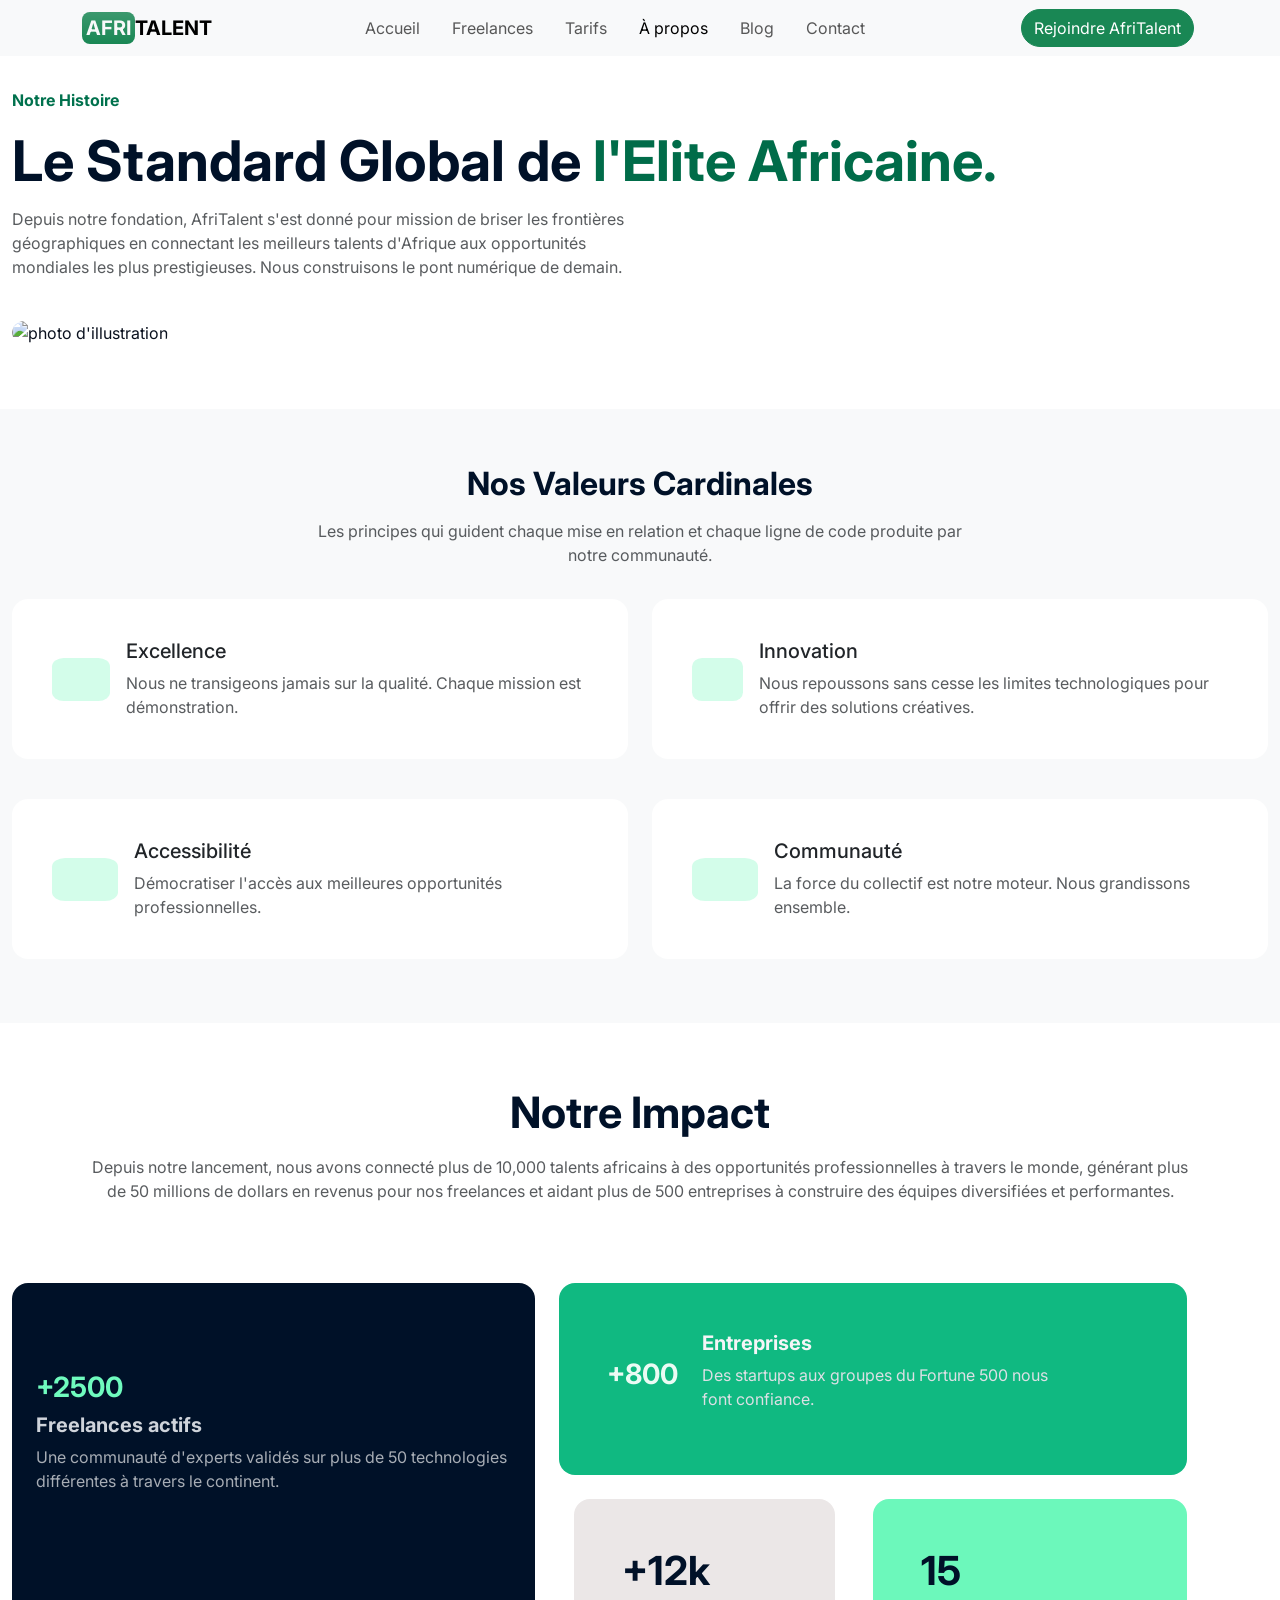
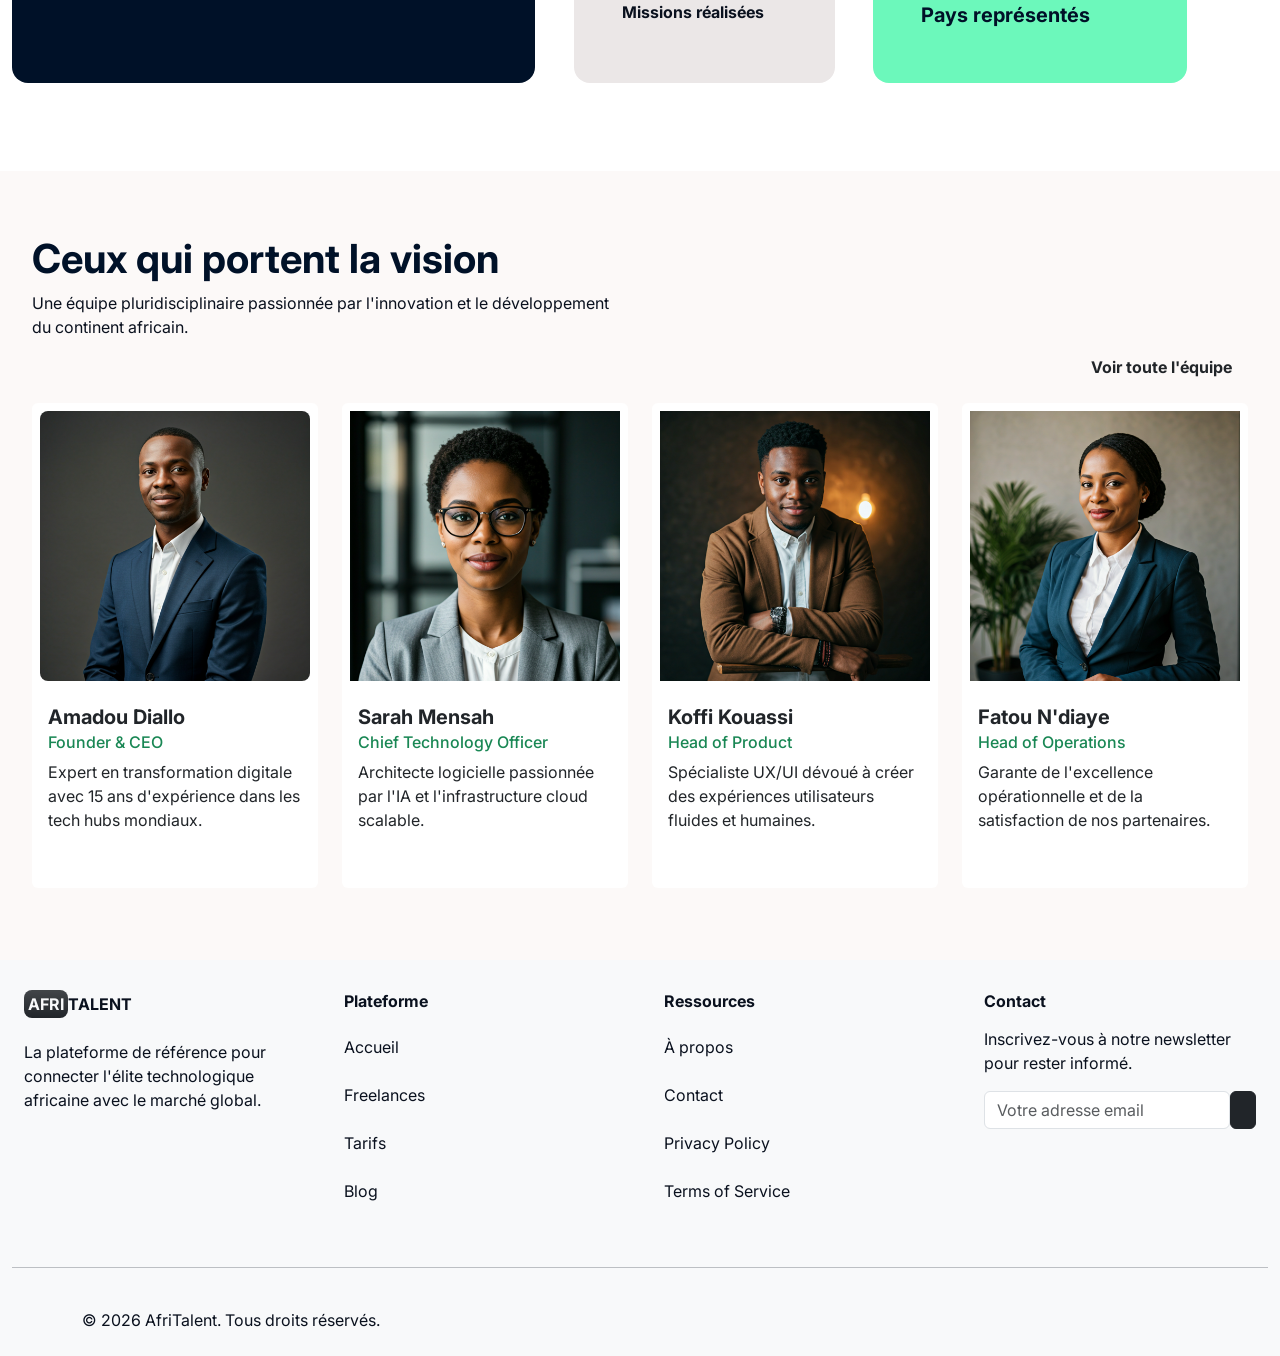
==== commit bbbd9e26: "CSS : responsive design mobile et tablette, media queries" ====
--- a/about.html
+++ b/about.html
@@ -46,7 +46,7 @@
                 </div>
                 <div class="d-flex ms-auto align-items-center">
                     <i class="fa-regular fa-moon my-2 mx-3 ms-auto "></i>
-                    <a class="btn btn-success d-none d-md-block mx-1 rounded-pill " href="contact.html" role="button">Rejoindre
+                    <a class="btn btn-success d-none d-lg-block mx-1 d-sm-none d-md-none rounded-pill " href="contact.html" role="button">Rejoindre
                         AfriTalent</a>
                     <button class="navbar-toggler ms-auto" type="button" data-bs-toggle="collapse"
                         data-bs-target="#navbarcollapse" aria-controls="navbarcollapse" aria-expanded="false"
@@ -91,7 +91,7 @@
                             <div>
                                 <h5 class="card-title">Excellence</h5>
                                 <p class="card-text text-muted">Nous ne transigeons jamais sur la qualité. Chaque
-                                    mission est démonstration de savoir faire.</p>
+                                    mission est démonstration.</p>
                             </div>
                         </div>
                     </div>
@@ -103,7 +103,7 @@
                             <div>
                                 <h5 class="card-title">Innovation</h5>
                                 <p class="card-text text-muted">Nous repoussons sans cesse les limites technologiques
-                                    pour offrir des solutions créatives et performantes.</p>
+                                    pour offrir des solutions créatives.</p>
                             </div>
                         </div>
                     </div>
@@ -115,7 +115,7 @@
                             <div>
                                 <h5 class="card-title">Accessibilité</h5>
                                 <p class="card-text text-muted">Démocratiser l'accès aux meilleures opportunités
-                                    professionnelles, quel que soit le pays d'origine.</p>
+                                    professionnelles.</p>
                             </div>
                         </div>
                     </div>
@@ -127,7 +127,7 @@
                             <div>
                                 <h5 class="card-title">Communauté</h5>
                                 <p class="card-text text-muted">La force du collectif est notre moteur. Nous grandissons
-                                    ensemble, partageons nous entraidons.</p>
+                                    ensemble.</p>
                             </div>
                         </div>
                     </div>
@@ -186,8 +186,8 @@
             </p>
             <a href="#" class="align-self-end text-decoration-none text-dark fw-bold mb-4">Voir toute l'équipe<i
                     class="fa-solid fa-arrow-right px-2"></i></a>
-            <div class="row d-flex equipe-cart">
-                <div class="col-12 col-md-3 mb-2">
+            <div class="row d-flex equipe-cart justify-content-center">
+                <div class="col-12 col-lg-3 col-md-5 mb-2">
                     <div class="card cart-t">
                         <img src="image/unnamed (3).png" alt="image personne" class="img-fluid p-2 rounded-4 ">
                         <div class="card-body">
@@ -200,7 +200,7 @@
                         </div>
                     </div>
                 </div>
-                <div class="col-12 col-md-3 mb-2">
+                <div class="col-12 col-lg-3 col-md-5 mb-2">
                     <div class="card cart-t">
                         <img src="image/unnamed (4).png" alt="image personne" class="img-fluid p-2">
                         <div class="card-body">
@@ -213,7 +213,7 @@
                         </div>
                     </div>
                 </div>
-                <div class="col-12 col-md-3 mb-2">
+                <div class="col-12 col-lg-3 col-md-5 mb-2">
                     <div class="card cart-t">
                         <img src="image/unnamed (5).png" alt="image personne" class="img-fluid p-2">
                         <div class="card-body">
@@ -226,7 +226,7 @@
                         </div>
                     </div>
                 </div>
-                <div class="col-12 col-md-3 mb-2">
+                <div class="col-12 col-lg-3 col-md-5 mb-2">
                     <div class="card cart-t">
                         <img src="image/unnamed (6).png" alt="image personne" class="img-fluid p-2">
                         <div class="card-body">
--- a/css/style.css
+++ b/css/style.css
@@ -1,6 +1,9 @@
 
+/* === IMPORTATION DES POLICES DE CARACTÈRES === */
 @import url('https://fonts.googleapis.com/css2?family=Inter:ital,opsz,wght@0,14..32,100..900;1,14..32,100..900&family=Poppins:ital,wght@0,100;0,200;0,300;0,400;0,500;0,600;0,700;0,800;0,900;1,100;1,200;1,300;1,400;1,500;1,600;1,700;1,800;1,900&display=swap');
- 
+
+/* === VARIABLES CSS GLOBALES === */
+/* Définition de toutes les couleurs et variables de style utilisées dans le projet */
 :root {
     /* Brand Colors */
     --primary-color: #0A2647;
@@ -73,12 +76,11 @@
 
 .compteur div h2 {
     color : rgb(111, 229, 127)
-
-    
-}
-
-
-/* === SECTION HERO === */
+}
+
+/* ============================
+   SECTION HERO
+   ============================ */
 .text-1 {
     font-size: 0.9em;
     width: 11em;
@@ -118,11 +120,36 @@
     color: var(--white);
 }
 
+@media screen and (min-width:770px) and (max-width:990px){
+     .hero > div :nth-child(1) :nth-child(4).btn-1{
+        width: 13rem;
+        padding: 0.5rem 1.7rem;;
+     }
+
+       .hero > div :nth-child(1) :nth-child(5).btn-1{
+        width: 11rem;
+        padding: 0.5rem 1.7rem;
+     }
+}
+
  .hero > div :nth-child(2) .img-1{
     margin-left: 6em;
     rotate: 2.5deg;
     box-shadow: 10px 10px 30px rgba(0, 0, 0, 0.1);
     transition: 0.3s;
+ }
+
+ @media screen and (min-width :770px)and (max-width:990px){
+     .hero > div :nth-child(2) .img-1{
+    height: 75% ;
+    width: 100%;
+    margin-top: 4rem;
+    rotate: 2.5deg;
+    margin-left: 6em;
+    box-shadow: 10px 10px 30px rgba(0, 0, 0, 0.1);
+    transition: 0.3s;
+ }
+
  }
 
  .hero > div :nth-child(2) .img-1:hover{
@@ -131,8 +158,9 @@
     box-shadow: 15px 15px 40px rgba(0, 0, 0, 0.2);
  }
 
-/* // COMMENT CA MARCHE// */
-
+/* ============================
+   SECTION "COMMENT ÇA MARCHE"
+   ============================ */
 .container-fluid-1 div div h2 {
     color : rgb(111, 229, 127) 
 }
@@ -232,8 +260,9 @@
     border-radius: 50%;   
 }
 
-/* //Section "Nos Services// */
-
+/* ============================
+   SECTION NOS SERVICES
+   ============================ */
 .section-temoignages{
     background-color: #FCF9F8;
 }
@@ -245,7 +274,9 @@
     color:  #006C49;
 }
 
-/* === CARTES ÉQUIPE === */
+/* ============================
+   CARTES ÉQUIPE
+   ============================ */
 .cart-t{
     width: 100%;
     height: 100%;
@@ -278,8 +309,9 @@
     color: #006C49;
 }
 
-/* //Temoignages// */
-
+/* ============================
+   TÉMOIGNAGES / AVIS CLIENTS
+   ============================ */
 .section-temoignages{
     padding: 5em 0 2em 0;
     display: flex;
@@ -361,8 +393,9 @@
     font-weight: bold;
 }
 
-/* //section appel a l'action// */
-
+/* ============================
+   APPEL À L'ACTION (CTA)
+   ============================ */
 .Action{
     background-color: #062740;
     color: var(--white);
@@ -372,8 +405,9 @@
     COLOR: var(--WHITE);
 }
 
-/* \\frelance// */
-
+/* ============================
+   SECTION FREELANCES
+   ============================ */
 .text-2{
     color: #00714D;
 }
@@ -386,6 +420,10 @@
         background-color: #059669;
         color: var(--white);
     }
+}
+
+.img-computer{
+    height: 90%;
 }
 
 .cart-freelance{ 
@@ -470,12 +508,28 @@
     object-fit: cover;   
 }
 
+@media screen and (min-width:770px) and (max-width:990px) {
+    .offcanvas .offcanvas-body >div >div >div >img{
+    width: 100%;
+    height: 100%;
+    border-radius: 2%;
+    margin-right: 1.5em;
+    object-fit: cover;   
+}
+
+     .offcanvas .offcanvas-body >div >div >div{
+        padding-bottom: 1rem;
+     }
+}
+
 .offcanvas-body >div >div :nth-child(2) > div :nth-child(2) >i{
     color:#FFD20F;
     font-size: 1.1em;
 }
 
-/*\\ TARIFS//*/ 
+/* ============================
+   SECTION TARIFS
+   ============================ */
 .tarifs{
     background-color: var(--white);
 }
@@ -484,7 +538,9 @@
     font-size: 3.5em;
 }
 
-/* === CARTES TARIFS === */
+/* ============================
+   CARTES TARIFAIRES
+   ============================ */
 .tarifs :nth-child(3) > div{
     border: none;
     background-color: var(--white);
@@ -506,7 +562,7 @@
 }
 
 .tarifs :nth-child(3) :nth-child(2) {
-    scale: 1.05;
+    scale: 1.02;
 }
 
 .action-tarifs {
@@ -514,7 +570,9 @@
 
 } 
 
-/* \\section ABOUT// */
+/* ============================
+   SECTION À PROPOS
+   ============================ */
 
 .action-tarifs h1{
     color: var(--white);
@@ -534,6 +592,26 @@
     font-weight:900;
     font-size: 3.5em;
 }
+
+@media screen and (max-width : 770px) {
+    
+    .Notre-Histoir > div > h1 {
+        font-weight:900;
+        font-size: 2.7em;
+    }
+    
+}
+
+@media screen and (min-width : 770px) and (max-width :990px) {
+    
+    .Notre-Histoir > div > h1 {
+        font-weight:900;
+        font-size: 3em;
+    }
+    
+}
+
+
 
 .Notre-Histoir > div > h1 span{
     color: #006C49;
@@ -558,8 +636,9 @@
 
 }
 
-/* Section des valeurs cardinales */
-
+/* ============================
+   SECTION DES VALEURS
+   ============================ */
 .card-vc{
     border:none;
     transition: 0.4s;
@@ -652,8 +731,9 @@
     background-color: #FCF9F8;
 }
 
-/* \\CONTACT// */
-
+/* ============================
+   SECTION CONTACT
+   ============================ */
 .hero-c >div >div :nth-child(1).ER{
     color: #00714D;
     font-weight: bold;
@@ -673,7 +753,9 @@
     font-size: 1.1em;
 }
 
-/* === FORMULAIRE DE CONTACT === */
+/* ============================
+   FORMULAIRE DE CONTACT
+   ============================ */
 .card-contact > div >div{
     border: 3px solid var(--gray-100);
     background-color: var(--white);
@@ -685,3 +767,30 @@
     
 }
 
+
+.video{
+    height: 100%;
+}
+
+@media screen and (min-width :770px)and (max-width:990px) {
+    .video{
+        width: 110%;
+       
+    }
+    .div-video{
+         width: 50%;
+}
+
+}
+
+@media screen and (max-width :770px){
+    .video{
+        width: 135%;
+    }
+
+    .div-video{
+         width: 100%;
+}
+}
+
+
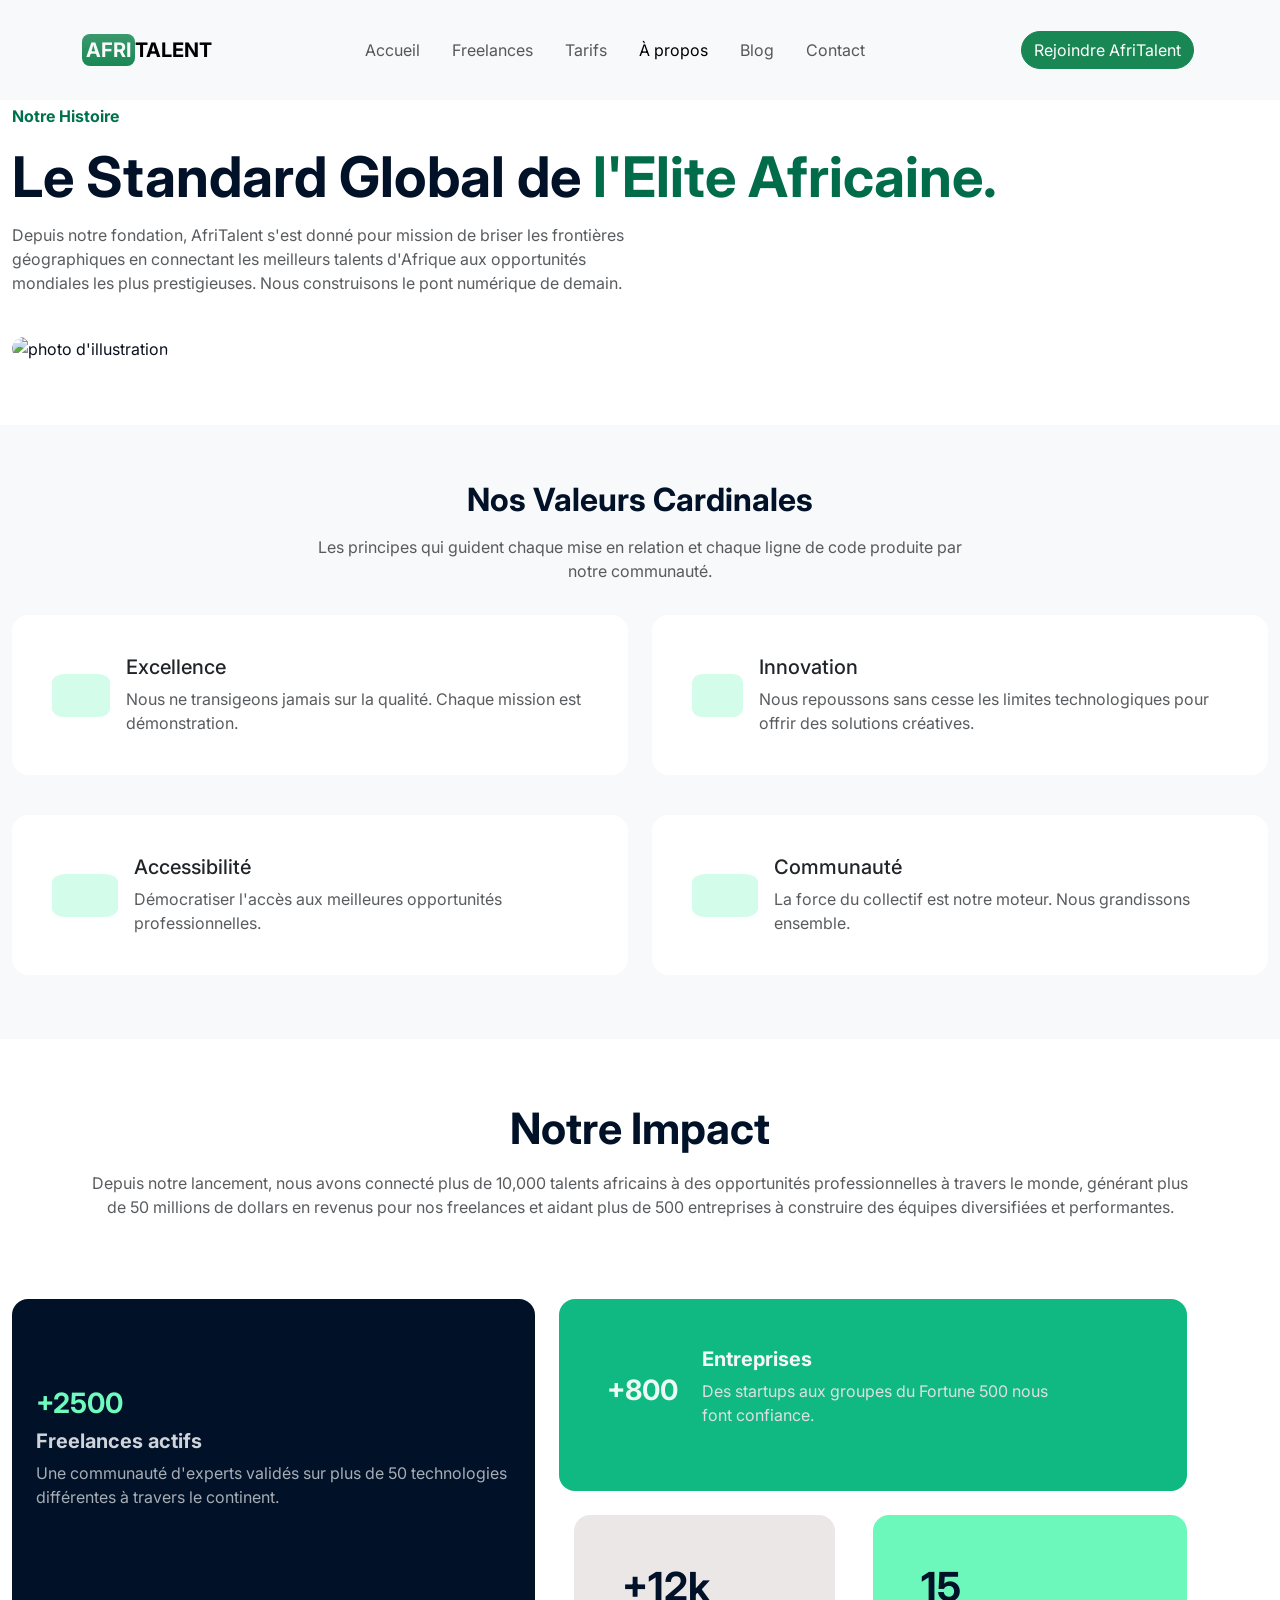
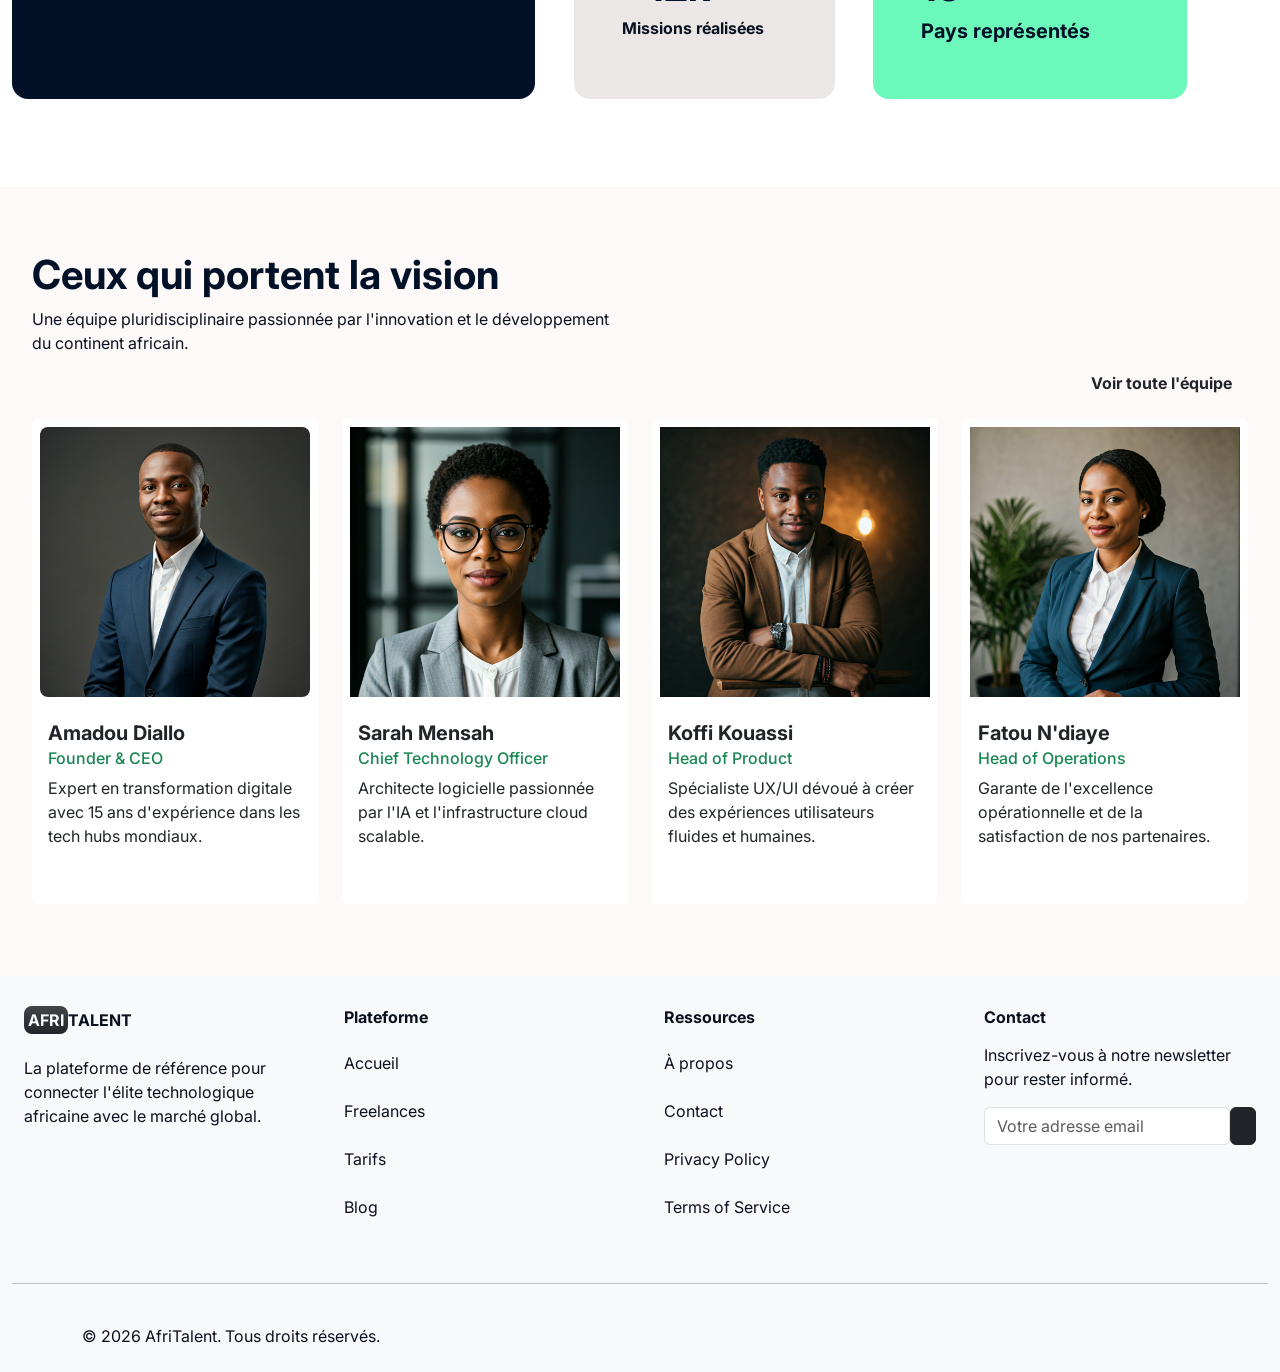
==== commit 37a6a38d: "JS : dark mode avec localStorage, navbar dynamique au scroll" ====
--- a/about.html
+++ b/about.html
@@ -295,6 +295,9 @@
                 </div>
             </div>
     </footer>
+     <button class="retour" aria-label="Retour en haut">
+             <i class="fa-solid fa-arrow-up"></i>
+        </button>
 
     <!-- Bootstrap 5 via CDN : script JavaScript -->
     <script src="https://cdn.jsdelivr.net/npm/bootstrap@5.3.0/dist/js/bootstrap.bundle.min.js"></script>
--- a/css/style.css
+++ b/css/style.css
@@ -51,7 +51,30 @@
     color:var(--primary-dark);
 }
 
+header{
+    margin-bottom: 4rem;
+}
+
 /* NAVBAR*/
+.navbar {  
+  position: fixed;
+  top: 0;
+  left: 0;
+  width: 100%;
+  padding: 30px 0; /* Tailles de départ (haute) */
+  background-color: #ffffff;
+  z-index: 1000; /* Pour qu'elle reste au-dessus du contenu */
+  
+  /* Le secret de l'animation fluide est ici : */
+  transition: padding 0.3s ease, background-color 0.3s ease; 
+}
+
+/* Quand la navbar aura AUSSI la classe .shrink */
+.navbar.shrink {
+  padding: 15px 0; 
+  background-color: #f8f9fa; 
+  box-shadow: 0 4px 12px rgba(0, 0, 0, 0.1); 
+}
 
 .nav-link{
     position:relative;
@@ -81,6 +104,10 @@
 /* ============================
    SECTION HERO
    ============================ */
+.hero{
+margin-top: 20rem;
+}
+
 .text-1 {
     font-size: 0.9em;
     width: 11em;
@@ -793,4 +820,1015 @@
 }
 }
 
-
+/* ============================================================
+   AFRITALENT — DARK MODE
+   ============================================================ */
+
+/* ============================================================
+   VARIABLES DARK MODE
+   ============================================================ */
+body.dark-mode {
+  --dm-bg:           #080D16;
+  --dm-surface:      #0F1724;
+  --dm-surface-2:    #192030;
+  --dm-surface-3:    #1E2A3D;
+  --dm-border:       #263045;
+  --dm-text:         #EEF2F7;
+  --dm-text-muted:   #8B9BB4;
+  --dm-text-subtle:  #4E5E78;
+  --dm-accent:       #10B981;
+  --dm-accent-glow:  rgba(16, 185, 129, 0.18);
+  --dm-accent-light: #6EF7BB;
+  --dm-green-badge:  rgba(110, 247, 187, 0.12);
+  --dm-shadow-sm:    0 4px 16px rgba(0, 0, 0, 0.4);
+  --dm-shadow-md:    0 10px 40px rgba(0, 0, 0, 0.5);
+  --dm-shadow-green: 0 10px 40px rgba(16, 185, 129, 0.25);
+}
+
+/* ============================================================
+   BASE
+   ============================================================ */
+body.dark-mode {
+  background-color: var(--dm-bg);
+  color: var(--dm-text);
+}
+
+body.dark-mode h1,
+body.dark-mode h2,
+body.dark-mode h3,
+body.dark-mode h4,
+body.dark-mode h5,
+body.dark-mode h6 {
+  color: var(--dm-text);
+}
+
+body.dark-mode p {
+  color: var(--dm-text-muted);
+}
+
+body.dark-mode strong {
+  color: var(--dm-text);
+}
+
+
+/* ============================================================
+   ICÔNE LUNE — curseur + animation au survol
+   ============================================================ */
+.fa-moon,
+.fa-sun {
+  cursor: pointer;
+  transition: transform 0.35s ease, color 0.3s ease;
+}
+
+.fa-moon:hover,
+.fa-sun:hover {
+  transform: rotate(20deg) scale(1.15);
+  color:#059669 ;
+}
+
+body.dark-mode .fa-sun {
+  color:var(--dm-accent) ;
+}
+
+/* ============================================================
+   NAVBAR
+   ============================================================ */
+body.dark-mode .navbar.bg-light{
+  background-color: var(--dm-surface) !important;
+  border-bottom: 1px solid var(--dm-border);
+  box-shadow: 0 2px 20px rgba(0, 0, 0, 0.4);
+}
+
+body.dark-mode .navbar{
+    transition: padding 0.3s ease, background-color 0.3s ease; 
+}
+
+body.dark-mode .navbar-brand {
+  color: var(--dm-text) !important;
+}
+
+body.dark-mode .nav-link {
+  color: var(--dm-text-muted) !important;
+}
+
+body.dark-mode .nav-link:hover,
+body.dark-mode .nav-link.active {
+  color: var(--dm-accent-light) !important;
+}
+
+body.dark-mode .nav-link:after {
+  background-color: var(--dm-accent);
+}
+
+body.dark-mode .navbar-toggler {
+  border-color: var(--dm-border);
+  filter: invert(1);
+}
+
+body.dark-mode .fa-moon {
+  color: var(--dm-text-muted);
+}
+
+/* ============================================================
+   STATISTIQUES (container-fluid-1)
+   ============================================================ */
+body.dark-mode .container-fluid-1{
+  background-color: var(--dm-surface-2);
+}
+
+body.dark-mode .container-fluid-1 div div h2 {
+  color: var(--dm-accent-light);
+}
+
+body.dark-mode .container-fluid-1 div p {
+  color: var(--dm-text-muted);
+}
+
+/* ============================================================
+   SECTION HERO (index)
+   ============================================================ */
+body.dark-mode .hero {
+  background-color: var(--dm-bg);
+}
+
+body.dark-mode .text-1 {
+  background-color: var(--dm-green-badge);
+  color: var(--dm-accent-light);
+}
+
+body.dark-mode .hero > div :nth-child(1) :nth-child(2) span {
+  color: var(--dm-accent-light);
+}
+
+/* Bouton principal */
+body.dark-mode .hero > div :nth-child(1) :nth-child(4).btn-1 {
+  background-color: var(--dm-text);
+  color: var(--dm-bg);
+}
+
+body.dark-mode .hero > div :nth-child(1) :nth-child(4).btn-1:hover {
+  background-color: var(--dm-accent-light);
+  color: var(--dm-bg);
+}
+
+/* Bouton outline */
+body.dark-mode .hero > div :nth-child(1) :nth-child(5).btn-1 {
+  background-color: transparent;
+  color: var(--dm-text);
+  border-color: var(--dm-border);
+}
+
+body.dark-mode .hero > div :nth-child(1) :nth-child(5).btn-1:hover {
+  background-color: var(--dm-surface-3);
+  color: var(--dm-text);
+}
+
+/* ============================================================
+   SECTION "COMMENT ÇA MARCHE"
+   ============================================================ */
+body.dark-mode .comment-ca-marche > div h2 {
+  color: var(--dm-text);
+}
+
+body.dark-mode .comment-ca-marche > div p {
+  color: var(--dm-text-muted);
+}
+
+/* Card MI (Match Intelligent) */
+body.dark-mode .grid :nth-child(1) .MI {
+  background-color: var(--dm-surface-2);
+}
+
+body.dark-mode .grid :nth-child(1) .MI :nth-child(1) i {
+  color: var(--dm-border);
+}
+
+body.dark-mode .grid :nth-child(1) .MI :nth-child(2) i {
+  color: var(--dm-accent);
+}
+
+body.dark-mode .grid :nth-child(1) .MI :nth-child(2) strong {
+  color: var(--dm-text);
+}
+
+body.dark-mode .grid :nth-child(1) .MI :nth-child(2) p {
+  color: var(--dm-text-muted);
+}
+
+body.dark-mode .grid :nth-child(1) .MI:hover {
+  background-color: var(--dm-surface-3);
+  box-shadow: var(--dm-shadow-md);
+}
+
+/* Card LD (Lancement Direct) */
+body.dark-mode .grid :nth-child(1) .LD {
+  background-color: #0C1E35;
+  border: 1px solid var(--dm-border);
+}
+
+body.dark-mode .grid :nth-child(1) .LD i {
+  color: var(--dm-accent-light);
+}
+
+body.dark-mode .grid :nth-child(1) .LD :nth-child(2) strong,
+body.dark-mode .grid :nth-child(1) .LD :nth-child(2) p {
+  color: var(--dm-text-muted);
+}
+
+/* Card LR (Lancement Rapide) */
+body.dark-mode .grid :nth-child(1) .LR {
+  background-color: var(--dm-surface);
+  border: 1px solid var(--dm-border);
+}
+
+body.dark-mode .grid :nth-child(1) .LR :nth-child(2) strong {
+  color: var(--dm-text);
+}
+
+body.dark-mode .grid :nth-child(1) .LR :nth-child(2) p {
+  color: var(--dm-text-muted);
+}
+
+body.dark-mode .grid :nth-child(1) .LR:hover {
+  background-color: var(--dm-surface-3);
+  box-shadow: var(--dm-shadow-md);
+}
+
+/* Card SX (Suivi et Excellence) */
+body.dark-mode .grid :nth-child(2).SX {
+  background-color: rgba(16, 185, 129, 0.1);
+  border: 1px solid rgba(16, 185, 129, 0.2);
+}
+
+body.dark-mode .grid :nth-child(2).SX strong {
+  color: var(--dm-text);
+}
+
+body.dark-mode .grid :nth-child(2).SX p {
+  color: var(--dm-text-muted);
+}
+
+body.dark-mode .grid :nth-child(2).SX :nth-child(1) i {
+  background-color: rgba(16, 185, 129, 0.2);
+  color: var(--dm-accent-light);
+}
+
+body.dark-mode .grid :nth-child(2).SX:hover {
+  background-color: var(--dm-accent);
+  box-shadow: var(--dm-shadow-green);
+}
+
+body.dark-mode .grid :nth-child(2).SX:hover strong,
+body.dark-mode .grid :nth-child(2).SX:hover p {
+  color: #fff;
+}
+
+/* ============================================================
+   SECTION NOS SERVICES (Catégories)
+   ============================================================ */
+body.dark-mode .categories {
+  background-color: var(--dm-surface);
+}
+
+body.dark-mode .categories > div > p {
+  color: var(--dm-accent);
+}
+
+body.dark-mode .categories > div > h2 {
+  color: var(--dm-text);
+}
+
+/* Cartes services */
+body.dark-mode .categories .cart-t {
+  background-color: var(--dm-surface-2);
+  border: 1px solid var(--dm-border);
+}
+
+body.dark-mode .categories .cart-t > i {
+  background-color: var(--dm-surface-3);
+  color: var(--dm-accent);
+}
+
+body.dark-mode .categories .cart-t > div h5 {
+  color: var(--dm-text);
+}
+
+body.dark-mode .categories .cart-t > div p {
+  color: var(--dm-text-muted);
+}
+
+body.dark-mode .categories .cart-t > div a {
+  color: var(--dm-accent);
+}
+
+body.dark-mode .categories .cart-t:hover {
+  box-shadow: var(--dm-shadow-md);
+  background-color: var(--dm-surface-3);
+}
+
+body.dark-mode .categories .cart-t:hover > i {
+  background-color: var(--dm-text);
+  color: var(--dm-bg);
+}
+
+/* ============================================================
+   SECTION TÉMOIGNAGES
+   ============================================================ */
+body.dark-mode .section-temoignages {
+  background-color: var(--dm-surface);
+}
+
+body.dark-mode .section-temoignages > div > div > div h2 {
+  color: var(--dm-text);
+}
+
+body.dark-mode .section-temoignages > div > div > div h2 span {
+  color: var(--dm-accent);
+}
+
+body.dark-mode .section-temoignages > div > div > div > p {
+  color: var(--dm-text-muted);
+}
+
+/* Boutons nav carrousel */
+body.dark-mode .btn-nav {
+  border-color: var(--dm-border);
+  color: var(--dm-text);
+  background-color: var(--dm-surface-2);
+}
+
+body.dark-mode .btn-nav:hover {
+  background-color: var(--dm-text);
+  color: var(--dm-bg);
+  border-color: var(--dm-text);
+}
+
+/* Carte témoignage */
+body.dark-mode .carousel-item {
+  background-color: var(--dm-surface-2);
+  border: 1px solid var(--dm-border);
+  box-shadow: var(--dm-shadow-md);
+}
+
+body.dark-mode .personne .nom {
+  color: var(--dm-text);
+}
+
+body.dark-mode .personne .role {
+  color: var(--dm-text-muted);
+}
+
+body.dark-mode .citation {
+  color: var(--dm-text-muted);
+}
+
+/* ============================================================
+   SECTION CTA (Action)
+   ============================================================ */
+body.dark-mode .Action {
+  background-color: #061828;
+  border: 1px solid var(--dm-border);
+}
+
+body.dark-mode .Action h1 {
+  color: var(--dm-text);
+}
+
+body.dark-mode .Action p {
+  color: var(--dm-text-muted);
+}
+
+/* ============================================================
+   SECTION FREELANCES
+   ============================================================ */
+body.dark-mode .hero .text-2 {
+  color: var(--dm-accent-light);
+}
+
+body.dark-mode .cart-freelance {
+  background-color: var(--dm-surface);
+}
+
+/* Boutons filtres */
+body.dark-mode .cart-freelance > div > button {
+  background-color: var(--dm-surface-2);
+  color: var(--dm-text-muted);
+  border: 1px solid var(--dm-border);
+}
+
+body.dark-mode .cart-freelance > div > button:hover {
+  background-color: var(--dm-surface-3);
+  color: var(--dm-text);
+}
+
+body.dark-mode .cart-freelance .container > button.activer,
+body.dark-mode .cart-freelance .container > button:focus {
+  background-color: var(--dm-accent);
+  color: #fff;
+  border-color: var(--dm-accent);
+}
+
+/* Cartes freelance */
+body.dark-mode .cart-freelance .container > div > div .card {
+  background-color: var(--dm-surface-2);
+  border: 1px solid var(--dm-border) !important;
+}
+
+body.dark-mode .cart-freelance .container > div > div .card:hover {
+  box-shadow: var(--dm-shadow-md);
+  border-color: var(--dm-surface-3) !important;
+}
+
+body.dark-mode .cart-freelance .container > div > div > div > div > div:nth-child(2) i {
+  color: #FFD20F;
+}
+
+body.dark-mode .cart-freelance .container > div > div > div > div > div:nth-child(2) span {
+  color: var(--dm-text);
+}
+
+body.dark-mode .cart-freelance .card-title {
+  color: var(--dm-text);
+}
+
+body.dark-mode .cart-freelance .card-subtitle {
+  color: var(--dm-accent-light) !important;
+}
+
+body.dark-mode .cart-freelance .card-text {
+  color: var(--dm-text-muted);
+}
+
+body.dark-mode .cart-freelance .text-muted {
+  color: var(--dm-text-subtle) !important;
+}
+
+/* Bouton "Voir plus de freelances" */
+body.dark-mode .cart-freelance ~ div .btn {
+  background-color: var(--dm-surface-2);
+  color: var(--dm-text);
+  border-color: var(--dm-border);
+}
+
+/* Offcanvas profil */
+body.dark-mode .offcanvas {
+  background-color: var(--dm-surface);
+  border-top: 1px solid var(--dm-border);
+}
+
+body.dark-mode .offcanvas-header {
+  border-bottom: 1px solid var(--dm-border);
+}
+
+body.dark-mode .offcanvas-title {
+  color: var(--dm-text);
+}
+
+body.dark-mode .offcanvas h1,
+body.dark-mode .offcanvas h5 {
+  color: var(--dm-text);
+}
+
+body.dark-mode .offcanvas p {
+  color: var(--dm-text-muted);
+}
+
+body.dark-mode .offcanvas .btn-close {
+  filter: invert(1) brightness(0.8);
+}
+
+/* Badges compétences */
+body.dark-mode .badge.bg-light {
+  background-color: var(--dm-surface-3) !important;
+  color: var(--dm-text) !important;
+  border: 1px solid var(--dm-border);
+}
+
+/* ============================================================
+   SECTION TARIFS
+   ============================================================ */
+body.dark-mode .tarifs {
+  background-color: var(--dm-bg);
+}
+
+body.dark-mode .tarifs > h1 {
+  color: var(--dm-text);
+}
+
+/* Cartes tarifaires */
+body.dark-mode .tarifs :nth-child(3) > div {
+  background-color: var(--dm-surface-2) !important;
+  border-color: var(--dm-border) !important;
+  color: var(--dm-text);
+}
+
+body.dark-mode .tarifs :nth-child(3) > div h5 {
+  color: var(--dm-text);
+}
+
+body.dark-mode .tarifs :nth-child(3) > div p {
+  color: var(--dm-text-muted);
+}
+
+body.dark-mode .tarifs :nth-child(3) > div .text-muted {
+  color: var(--dm-text-subtle) !important;
+  background: #000;;
+}
+
+/* Boutons des cartes tarifaires */
+body.dark-mode .tarifs .btn-outline-dark {
+  border-color: var(--dm-border);
+  color: var(--dm-text);
+  background-color: transparent;
+}
+
+body.dark-mode .tarifs .btn-outline-dark:hover {
+  background-color: var(--dm-text);
+  color: var(--dm-bg);
+}
+
+body.dark-mode .tarifs .btn-outline-dark.active {
+  background-color: var(--dm-accent);
+  border-color: var(--dm-accent);
+  color: #fff;
+}
+
+/* ============================================================
+   SECTION FAQ (ACCORDION)
+   ============================================================ */
+body.dark-mode .FAQ .accordion-item {
+  background-color: var(--dm-surface-2);
+  border: 1px solid var(--dm-border) !important;
+}
+
+body.dark-mode .FAQ .accordion-item:hover {
+  box-shadow: var(--dm-shadow-md);
+}
+
+body.dark-mode .accordion-button {
+  background-color: var(--dm-surface-2) !important;
+  color: var(--dm-text) !important;
+}
+
+body.dark-mode .accordion-button::after {
+  filter: invert(1) brightness(0.7);
+}
+
+body.dark-mode .accordion-button:not(.collapsed) {
+  background-color: var(--dm-surface-3) !important;
+  color: var(--dm-accent-light) !important;
+  box-shadow: none;
+}
+
+body.dark-mode .accordion-body {
+  background-color: var(--dm-surface);
+  color: var(--dm-text-muted);
+  border-top: 1px solid var(--dm-border);
+}
+
+body.dark-mode .accordion-body strong {
+  color: var(--dm-accent-light);
+}
+
+/* CTA section FAQ */
+body.dark-mode .action-tarifs {
+  background-color: #061828;
+  border: 1px solid var(--dm-border);
+}
+
+body.dark-mode .action-tarifs h1 {
+  color: var(--dm-text);
+}
+
+body.dark-mode .action-tarifs p {
+  color: var(--dm-text-muted);
+}
+
+/* ============================================================
+   PAGE À PROPOS
+   ============================================================ */
+body.dark-mode .Notre-Histoir {
+  background-color: var(--dm-bg);
+}
+
+body.dark-mode .Notre-Histoir > div > p {
+  color: var(--dm-accent);
+}
+
+body.dark-mode .Notre-Histoir > div > h1 {
+  color: var(--dm-text);
+}
+
+body.dark-mode .Notre-Histoir > div > h1 span {
+  color: var(--dm-accent-light);
+}
+
+body.dark-mode .Notre-Histoir > div .text-muted {
+  color: var(--dm-text-muted) !important;
+}
+
+/* Section valeurs */
+body.dark-mode .valeur-cardinale {
+  background-color: var(--dm-surface) !important;
+}
+
+body.dark-mode .valeur-cardinale h2 {
+  color: var(--dm-text);
+}
+
+body.dark-mode .valeur-cardinale > p {
+  color: var(--dm-text-muted);
+}
+
+body.dark-mode .card-vc {
+  background-color: var(--dm-surface-2);
+  border: 1px solid var(--dm-border) !important;
+}
+
+body.dark-mode .card-vc:hover {
+  box-shadow: var(--dm-shadow-md);
+  background-color: var(--dm-surface-3);
+}
+
+body.dark-mode .card-vc > div > i {
+  background-color: var(--dm-green-badge);
+  color: var(--dm-accent);
+}
+
+body.dark-mode .card-vc:hover > div > i {
+  background-color: var(--dm-accent);
+  color: #fff;
+}
+
+body.dark-mode .card-vc .card-title {
+  color: var(--dm-text);
+}
+
+body.dark-mode .card-vc .card-text,
+body.dark-mode .card-vc .text-muted {
+  color: var(--dm-text-muted) !important;
+}
+
+/* Section impact */
+body.dark-mode .impacte {
+  background-color: var(--dm-bg);
+}
+
+body.dark-mode .impacte > div > h2 {
+  color: var(--dm-text);
+}
+
+body.dark-mode .impacte > div > p {
+  color: var(--dm-text-muted);
+}
+
+/* Cards impact */
+body.dark-mode .row-1 .FA {
+  background-color: #061828;
+  border: 1px solid var(--dm-border);
+}
+
+body.dark-mode .row-1 .FA > div > i {
+  color: #132033;
+}
+
+body.dark-mode .row-1 .FA :nth-child(2) > h3 {
+  color: var(--dm-accent-light);
+}
+
+body.dark-mode .row-1 .FA :nth-child(2) > h5 {
+  color: var(--dm-text);
+}
+
+body.dark-mode .row-1 .FA :nth-child(2) > p {
+  color: var(--dm-text-muted);
+}
+
+body.dark-mode .row-2 .ETR {
+  background-color: var(--dm-accent);
+}
+
+body.dark-mode .row-2 .ETR h3,
+body.dark-mode .row-2 .ETR h5,
+body.dark-mode .row-2 .ETR p {
+  color: rgba(255, 255, 255, 0.9);
+}
+
+body.dark-mode .row-2 .MIS {
+  background-color: var(--dm-surface-2);
+  border: 1px solid var(--dm-border);
+}
+
+body.dark-mode .row-2 .MIS h1 {
+  color: var(--dm-text);
+}
+
+body.dark-mode .row-2 .MIS h6 {
+  color: var(--dm-text-muted);
+}
+
+body.dark-mode .row-2 .PR {
+  background-color: rgba(110, 247, 187, 0.1);
+  border: 1px solid rgba(110, 247, 187, 0.2);
+}
+
+body.dark-mode .row-2 .PR h1 {
+  color: var(--dm-accent-light);
+}
+
+body.dark-mode .row-2 .PR h5 {
+  color: var(--dm-text-muted);
+}
+
+/* Équipe */
+body.dark-mode .equipe {
+  background-color: var(--dm-surface);
+}
+
+body.dark-mode .equipe h1 {
+  color: var(--dm-text);
+}
+
+body.dark-mode .equipe > p {
+  color: var(--dm-text-muted);
+}
+
+body.dark-mode .equipe > a {
+  color: var(--dm-text) !important;
+}
+
+body.dark-mode .equipe .cart-t {
+  background-color: var(--dm-surface-2);
+  border: 1px solid var(--dm-border);
+}
+
+body.dark-mode .equipe .cart-t .card-title {
+  color: var(--dm-text);
+}
+
+body.dark-mode .equipe .cart-t .card-text {
+  color: var(--dm-text-muted);
+}
+
+body.dark-mode .equipe .cart-t:hover {
+  box-shadow: var(--dm-shadow-md);
+  background-color: var(--dm-surface-3);
+}
+
+/* ============================================================
+   PAGE CONTACT
+   ============================================================ */
+body.dark-mode .hero-c {
+  background-color:black;
+}
+
+body.dark-mode .video {
+  filter: invert(1) hue-rotate(180deg);
+}
+
+body.dark-mode .hero-c > div > div :nth-child(1).ER {
+  color: var(--dm-accent-light);
+}
+
+body.dark-mode .hero-c > div > div > h1 {
+  color: var(--dm-text);
+}
+
+body.dark-mode .hero-c > div > div > h1 > span {
+  color: var(--dm-accent-light);
+}
+
+body.dark-mode .hero-c > div > div :nth-child(3) {
+  color: var(--dm-text-muted);
+}
+
+/* Cartes contact (email/tel/adresse) */
+body.dark-mode .card-contact > div > div {
+  background-color: var(--dm-surface-2) !important;
+  border: 1px solid var(--dm-border) !important;
+}
+
+body.dark-mode .card-contact .card-title {
+  color: var(--dm-text);
+}
+
+body.dark-mode .card-contact .card-text {
+  color: var(--dm-text-muted);
+}
+
+body.dark-mode .card-contact .card-link {
+  color: var(--dm-text-subtle) !important;
+}
+
+body.dark-mode .card-contact .card-link:hover {
+  color: var(--dm-accent-light) !important;
+}
+
+body.dark-mode .card-contact > div > div:hover {
+  box-shadow: var(--dm-shadow-md);
+  border-color: var(--dm-surface-3) !important;
+}
+
+/* Formulaire */
+body.dark-mode .form {
+  background-color: var(--dm-surface) !important;
+  border: 1px solid var(--dm-border);
+  border-radius: 1.5em;
+}
+
+body.dark-mode .form h2 {
+  color: var(--dm-text);
+}
+
+body.dark-mode .form > p {
+  color: var(--dm-text-muted);
+}
+
+body.dark-mode .form-label {
+  color: var(--dm-text-subtle) !important;
+}
+
+body.dark-mode .form-control,
+body.dark-mode select.form-control {
+  background-color: var(--dm-surface-2);
+  border: 1px solid var(--dm-border);
+  color: var(--dm-text);
+}
+
+body.dark-mode .form-control::placeholder {
+  color: var(--dm-text-subtle);
+}
+
+body.dark-mode .form-control:focus,
+body.dark-mode select.form-control:focus {
+  background-color: var(--dm-surface-3);
+  border-color: var(--dm-accent);
+  color: var(--dm-text);
+  box-shadow: 0 0 0 3px var(--dm-accent-glow);
+}
+
+body.dark-mode select.form-control option {
+  background-color: var(--dm-surface-2);
+  color: var(--dm-text);
+}
+
+body.dark-mode .form .btn-dark {
+  background-color: var(--dm-accent);
+  border-color: var(--dm-accent);
+  color: #fff;
+  font-weight: bold;
+}
+
+body.dark-mode .form .btn-dark:hover {
+  background-color: #059669;
+  border-color: #059669;
+}
+
+/* ============================================================
+   FOOTER
+   ============================================================ */
+body.dark-mode footer .bg-light,
+body.dark-mode footer .container-fluid.bg-light {
+  background-color: var(--dm-surface) !important;
+  border-top: 1px solid var(--dm-border);
+}
+
+body.dark-mode footer .navbar-brand {
+  color: var(--dm-text) !important;
+}
+
+body.dark-mode footer p {
+  color: var(--dm-text-muted);
+}
+
+body.dark-mode footer h6 {
+  color: var(--dm-text);
+}
+
+body.dark-mode footer a.text-reset {
+  color: var(--dm-text-muted) !important;
+  transition: color 0.2s;
+}
+
+body.dark-mode footer a.text-reset:hover {
+  color: var(--dm-accent-light) !important;
+}
+
+body.dark-mode footer .text-dark {
+  color: var(--dm-text-muted) !important;
+}
+
+body.dark-mode footer .text-dark:hover {
+  color: var(--dm-accent-light) !important;
+}
+
+/* Newsletter input */
+body.dark-mode footer .form-control {
+  background-color: var(--dm-surface-2);
+  border: 1px solid var(--dm-border);
+  color: var(--dm-text);
+}
+
+body.dark-mode footer .btn.btn-dark {
+  background-color: var(--dm-accent);
+  border-color: var(--dm-accent);
+}
+
+body.dark-mode footer .btn.btn-dark:hover {
+  background-color: #059669;
+}
+
+/* ============================================================
+    BOOTSTRAP UTILITAIRES
+   ============================================================ */
+
+/* bg-light partout */
+body.dark-mode .bg-light {
+  background-color: var(--dm-surface) !important;
+}
+
+/* text-muted */
+body.dark-mode .text-muted {
+  color: var(--dm-text-muted) !important;
+}
+
+/* text-dark (icônes réseaux sociaux etc.) */
+body.dark-mode .text-dark {
+  color: var(--dm-text-muted) !important;
+}
+
+/* shadow-sm / shadow-lg */
+body.dark-mode .shadow-sm {
+  box-shadow: var(--dm-shadow-sm) !important;
+}
+
+body.dark-mode .shadow-lg {
+  box-shadow: var(--dm-shadow-md) !important;
+}
+
+/* Cartes Bootstrap génériques */
+body.dark-mode .card {
+  background-color: var(--dm-surface-2);
+  border-color: var(--dm-border);
+}
+
+/* ============================================================
+   TRANSITION GLOBALE 
+   ============================================================ */
+body,
+body *,
+body.dark-mode,
+body.dark-mode * {
+  transition:
+    background-color 0.3s ease,
+    border-color 0.3s ease,
+    color 0.25s ease,
+    box-shadow 0.3s ease;
+}
+
+/* Exceptions : ne pas ralentir les animations de la page */
+body *,
+body.dark-mode * {
+  transition:
+    background-color 0.3s ease,
+    border-color 0.3s ease,
+    color 0.25s ease,
+    box-shadow 0.3s ease,
+    transform 0.3s ease,
+    opacity 0.3s ease;
+}
+
+.retour {
+  position: fixed;
+  bottom: 30px; /* Place le bouton à 30px du bas */
+  right: 30px;  /* Place le bouton à 30px de la droite */
+  width: 50px;  /* Largeur fixe */
+  height: 50px; /* Hauteur fixe */
+  
+  /* Aligne parfaitement l'icône FontAwesome au centre du rond */
+  display: flex;
+  justify-content: center;
+  align-items: center;
+
+  background-color:var(--accent-hover); 
+  color: #ffffff;
+  border: none;
+  border-radius: 50%; 
+  font-size: 20px;
+  cursor: pointer;
+  z-index: 999;
+  
+  /* On démarre invisible à opacity: 0 */
+  opacity: 1;
+  visibility: hidden;
+  transition: opacity 0.3s ease, visibility 0.3s ease, transform 0.2s ease;
+}
+
+.retour.apparait {
+  opacity: 1;
+  visibility: visible;
+}
+
+.retour:hover {
+  transform: translateY(-5px); 
+}
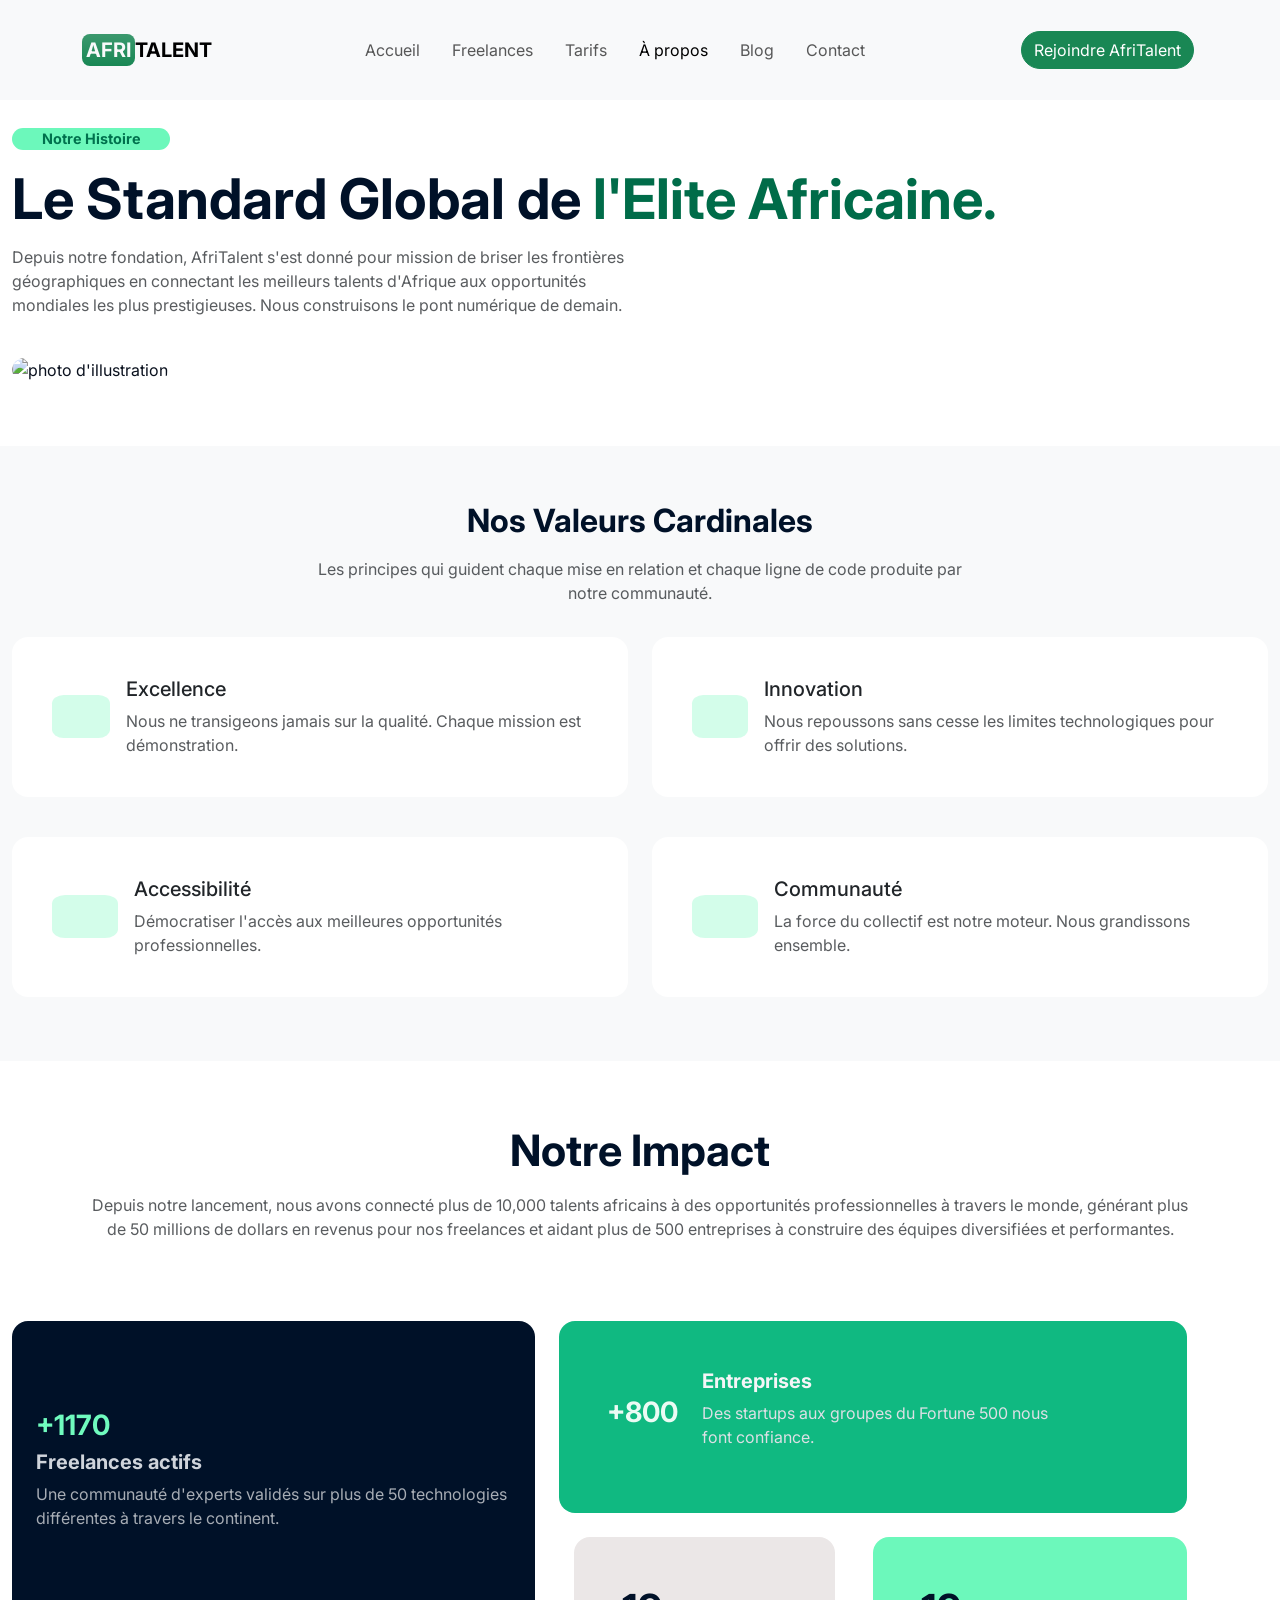
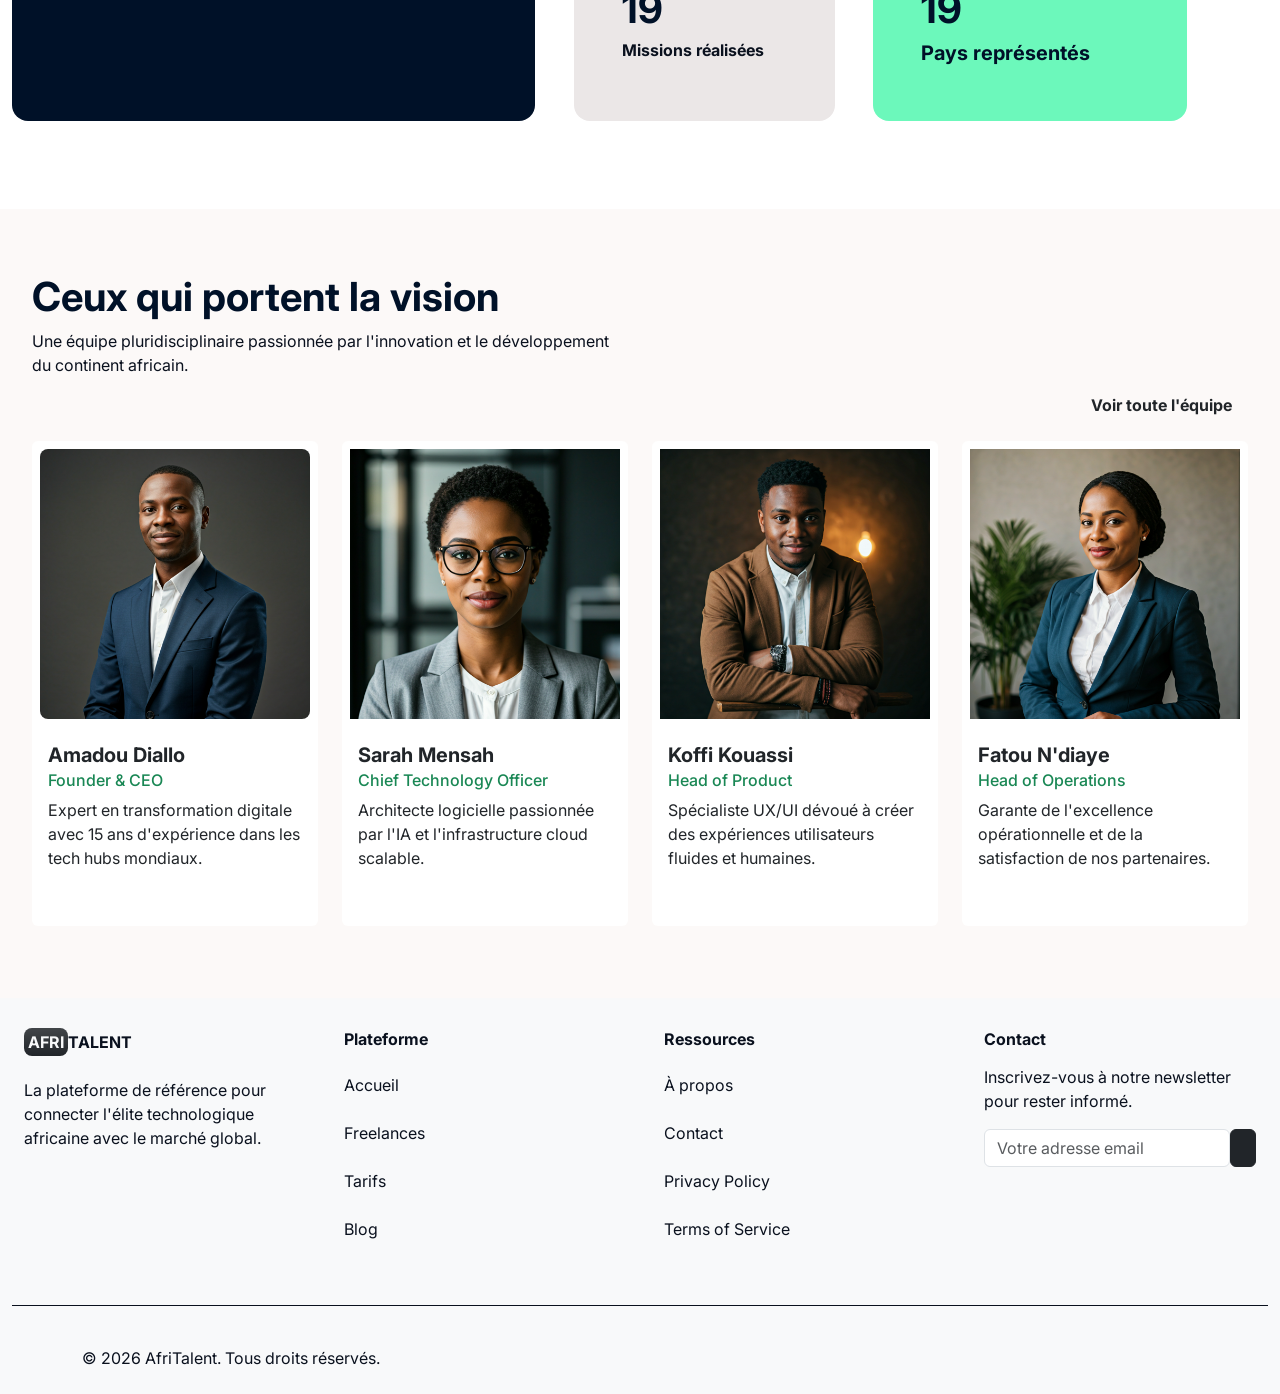
==== commit e2c7246b: "JS : compteurs animés au scroll et animations fade-in des sections" ====
--- a/about.html
+++ b/about.html
@@ -60,10 +60,11 @@
     </header>
     <main>
         <!-- === SECTION HISTOIRE === -->
-        <section class="Notre-Histoir container-fluid mx-auto py-3 mt-5 mb-2 d-flex flex-column gap-4">
+        <section class="Notre-Histoir section-anime container-fluid mx-auto py-3 mt-5 mb-2 d-flex flex-column gap-4">
             <div class="">
-                <p class="mt-4">Notre Histoire</p>
-                <h1 class="my-2 fw-bold">Le Standard Global de <span>l'Elite Africaine.</span></h1>
+                <!-- <p class="mt-4 etiquette">Notre Histoire</p> -->
+                  <p class="mt-5  text-center text-1 etiquette">Notre Histoire</p>
+                <h1 class="my-2 fw-bold hero-titre">Le Standard Global de <span>l'Elite Africaine.</span></h1>
                 <div class="row">
                     <div class="col-12 col-md-9 col-lg-6 mt-1">
                         <p class="text-muted ">Depuis notre fondation, AfriTalent s'est donné pour mission de briser les
@@ -74,12 +75,12 @@
             </div>
             <div class="image-container ">
                 <img src="image/annie-spratt-sggw4-qDD54-unsplash.jpg" alt="photo d'illustration"
-                class="img-fluid rounded-4 ">
+                class="img-fluid rounded-4 hero-image ">
 
             </div>
         </section>
         <!-- === NOS VALEURS === -->
-        <section class="valeur-cardinale container-fluid mx-auto my-5  d-flex flex-column bg-light" id="valeur">
+        <section class="valeur-cardinale section-anime container-fluid mx-auto my-5  d-flex flex-column bg-light" id="valeur">
             <h2 class="text-center fw-bold mt-5 p-2">Nos Valeurs Cardinales</h2>
             <p class="text-center text-muted">Les principes qui guident chaque mise en relation et chaque ligne de code
                 produite par <br> notre communauté.</p>
@@ -103,7 +104,7 @@
                             <div>
                                 <h5 class="card-title">Innovation</h5>
                                 <p class="card-text text-muted">Nous repoussons sans cesse les limites technologiques
-                                    pour offrir des solutions créatives.</p>
+                                    pour offrir des solutions.</p>
                             </div>
                         </div>
                     </div>
@@ -135,7 +136,7 @@
             </div>
         </section>
         <!-- === NOTRE IMPACT === -->
-        <section class="impacte">
+        <section class="impacte section-anime">
             <div class="container my-5 py-3">
                 <h2 class="text-center fw-bold mb-3">Notre Impact</h2>
                 <p class="text-center text-muted mb-0 ">Depuis notre lancement, nous avons connecté plus de 10,000
@@ -149,7 +150,7 @@
                         <i class="fa-solid fa-user-plus fa-6x "></i>
                     </div>
                     <div class="mt-4">
-                        <h3 class="fw-bold fa-4x  ">+2500</h3>
+                        <h3 class="fw-bold fa-4x compteur" data-target="2500">+0</h3>
                         <h5 class="fw-bold">Freelances actifs</h5>
                         <p>Une communauté d'experts validés sur plus de 50 technologies différentes à travers le
                             continent.</p>
@@ -158,19 +159,19 @@
                 <div class="col-12 col-md-6 mb-4 ">
                     <div class="row d-flex row-2 gap-4">
                         <div class="col-12 d-flex gap-4 ETR p-5 rounded-4">
-                            <h3 class="fw-bold fa-3x align-self-center">+800</h3>
+                            <h3 class="fw-bold fa-3x align-self-center compteur" data-target="800">+0</h3>
                             <div>
                                 <h5 class="fw-bold">Entreprises </h5>
                                 <p>Des startups aux groupes du Fortune 500 nous <br> font confiance.</p>
                             </div>
                         </div>
                         <div class="col-12 col-md-5 MIS p-5 mx-auto rounded-4 ">
-                            <h1 class="fw-bold">+12k</h1>
+                            <h1 class="fw-bold compteur-2" data-target="24">+0k</h1>
                             <h6 class="fw-bold">Missions réalisées</h6>
 
                         </div>
                         <div class="col-12 col-md-6 PR p-5 rounded-4 ">
-                            <h1 class="fw-bold">15</h1>
+                            <h1 class="fw-bold  compteur-2" data-target="30">+0</h1>
                             <h5 class="fw-bold">Pays représentés</h5>
 
                         </div>
@@ -180,7 +181,7 @@
 
         </section>
         <!-- === ÉQUIPE === -->
-        <section class="equipe container-fluid  d-flex flex-column ">
+        <section class="equipe container-fluid section-anime d-flex flex-column ">
             <h1 class="fw-bold">Ceux qui portent la vision</h1>
             <p>Une équipe pluridisciplinaire passionnée par l'innovation et le développement <br> du continent africain.
             </p>
@@ -245,16 +246,16 @@
     </main>
 
     <footer>
-        <div class="container-fluid bg-light  ">
+        <div class="container-fluid section-anime bg-light  ">
             <div class="row py-2">
-                <div class="col-12 col-md-3 mb-3 mb-md-1 p-4">
+                <div class="col-12 col-md-3 mb-3 mb-md-1 p-4 footer-brand">
                     <a class="navbar-brand text-uppercase fw-bold " href="index.html">
                         <span class="bg-dark bg-gradient p-1 rounded-3 text-light">afri</span>talent
                     </a>
                     <p class="mt-4">La plateforme de référence pour connecter l'élite technologique africaine
                         avec le marché global.</p>
                 </div>
-                <div class="col-12 col-md-3 p-4">
+                <div class="col-12 col-md-3 p-4 footer-col">
                     <h6 class="fw-bold mb-4">Plateforme</h6>
                     <ul class="list-unstyled gap-4 d-flex flex-column">
                         <li><a href="index.html" class="text-reset text-decoration-none">Accueil</a></li>
@@ -263,7 +264,7 @@
                         <li><a href="#" class="text-reset text-decoration-none">Blog</a></li>
                     </ul>
                 </div>
-                <div class="col-12 col-md-3 p-4">
+                <div class="col-12 col-md-3 p-4 footer-col">
                     <h6 class="fw-bold mb-4">Ressources</h6>
                     <ul class="list-unstyled gap-4 d-flex flex-column">
                         <li><a href="about.html" class="text-reset text-decoration-none">À propos</a></li>
@@ -273,7 +274,7 @@
 
                     </ul>
                 </div>
-                <div class="col-12 col-md-3 p-4">
+                <div class="col-12 col-md-3 p-4 footer-newsletter">
                     <h6 class="fw-bold mb-3">Contact</h6>
                     <p>Inscrivez-vous à notre newsletter pour rester informé.</p>
                     <div class="d-flex my-3 ">
@@ -284,8 +285,8 @@
                 </div>
 
             </div>
-            <hr>
-            <div class="container d-flex flex-column flex-md-row justify-content-between align-items-center py-4">
+            <hr class="footer-hr">
+            <div class="container d-flex flex-column flex-md-row justify-content-between align-items-center py-4 footer-bottom">
                 <p class="mb-0">&copy; 2026 AfriTalent. Tous droits réservés.</p>
                 <div class="d-flex gap-3 mt-3 mt-md-0">
                     <a href="#" class="text-dark"><i class="fa-brands fa-facebook-f"></i></a>
--- a/css/style.css
+++ b/css/style.css
@@ -160,7 +160,7 @@
 }
 
  .hero > div :nth-child(2) .img-1{
-    margin-left: 6em;
+    /* margin-left: 6em; */
     rotate: 2.5deg;
     box-shadow: 10px 10px 30px rgba(0, 0, 0, 0.1);
     transition: 0.3s;
@@ -439,6 +439,10 @@
     color: #00714D;
 }
 
+.img-2{
+  height: 2rem;
+}
+
 .btn-2{
     background-color:#006C49;
     color: var(--white);
@@ -565,6 +569,10 @@
     font-size: 3.5em;
 }
 
+.carte-fr{
+  border: solid 2px rgb(49, 49, 49);
+}
+
 /* ============================
    CARTES TARIFAIRES
    ============================ */
@@ -644,16 +652,18 @@
     color: #006C49;
 }
 
-.Notre-Histoir :nth-child(2) > img{
+.Notre-Histoir :nth-child(2) > .hero-image{
     object-fit: cover;
     transition: 0.5s;
     overflow: hidden;
-    &:hover{
-        transform: scale(1.04);
+   
+}
+
+ .image-container > img :hover{
+        transform: scale(4);
      
     }
  
-}
 
 .image-container{
     overflow: hidden;
@@ -1831,4 +1841,182 @@
 
 .retour:hover {
   transform: translateY(-5px); 
+}
+
+/* ============================================================
+   TRANSITION GLOBALE 
+   ============================================================ */
+.section-anime {
+    /* J'ai renommé l'animation pour que ce soit plus clair */
+    animation: zoomUp linear both; 
+    animation-timeline: view();
+    /* Les réglages de la zone de déclenchement restent les mêmes */
+    animation-range: entry 5% cover 25%;
+}
+
+@keyframes zoomUp {
+    from {
+        opacity: 0;
+        /* On combine : décalé de 40px vers le bas ET réduit à 85% de sa taille */
+        transform: translateY(40px) scale(0.80) ; 
+    }
+    to {
+        opacity: 1;
+        /* On combine : retour à la position 0 ET taille normale à 100% (1) */
+        transform: translateY(0) scale(1) ; 
+    }
+}
+  /* HERO*/
+/* --- 1. L'animation du Titre --- */
+.hero-titre {
+    /* Invisible par défaut */
+    opacity: 0; 
+    /* L'animation dure 1 seconde, avec un freinage naturel (ease-out) */
+    animation: fadeUpSimple 1s ease-out 0.2s forwards;
+}
+
+@keyframes fadeUpSimple {
+    from {
+        opacity: 0;
+        transform: translateY(2.5rem); /* Démarre juste 30px plus bas */
+    }
+    to {
+        opacity: 1;
+        transform: translateY(0); /* Remonte à sa position normale */
+    }
+}
+
+/* --- 2. L'animation de l'Image --- */
+.hero-image {
+    opacity: 0; 
+    /* La même logique, mais avec "0.3s" avant "forwards" pour le délai d'attente */
+    animation: fadeInImage 1s ease-out 0.5s forwards;
+}
+
+@keyframes fadeInImage {
+    from {
+        opacity: 0;
+        transform: scale(0.9); /* Un zoom de départ très très léger */
+    }
+    to {
+        opacity: 1;
+        transform: scale(1); /* Taille normale */
+    }
+}
+
+.etiquette {
+    /* Invisible par défaut */
+    opacity: 0; 
+    /* L'animation dure 1 seconde, avec un freinage naturel (ease-out) */
+    animation: etiquette 1s ease-out forwards;
+}
+
+@keyframes etiquette {
+    from {
+        opacity: 0;
+        transform: scale(1.5); /* Démarre juste 30px plus bas */
+       
+    }
+    to {
+        opacity: 1;
+        transform: scale(1); /* Remonte à sa position normale */
+       
+}
+}
+
+.video {
+    opacity: 0;
+    /* La même logique, mais avec "0.3s" avant "forwards" pour le délai d'attente */
+    animation: video 1.5s ease-in 0.2s forwards;
+}
+
+@keyframes video {
+    from {
+        opacity: 0;
+        transform: translateX(8rem); /* Un zoom de départ très très léger */
+    }
+    to {
+        opacity: 1;
+        transform: translateX(0); /* Taille normale */
+    }
+}
+
+.carte-fr{
+     opacity: 0;
+    transform: translateY(4rem);
+    animation: slide-up 0.9s ease-out 0.5s forwards;
+    /* délai incrémenté via attr style= --i: index*/
+    animation-delay: calc(var(--i, 0) * .8s);
+
+}
+
+@keyframes slide-up {
+    from {
+        opacity: 0;
+        transform: translateY(2rem)
+    }
+
+    to {
+        opacity: 1;
+        transform: translateY(0)
+    }
+}
+
+.pro{
+  opacity:0;
+  animation: pro 1s ease-out 0.6s forwards;
+}
+
+    @keyframes pro {
+    from {
+        opacity: 0;
+        transform: scale(1.2); /* Un zoom de départ très très léger */
+    }
+    to {
+        opacity: 1;
+        transform: scale(1); /* Taille normale */
+    }
+}
+
+/* ============================================================
+   ANIMATION FOOTER — FADE + SLIDE UP
+   ============================================================ */
+
+/* État initial : invisible et décalé vers le bas */
+.footer-col,
+.footer-brand,
+.footer-newsletter,
+footer .footer-hr,
+footer .footer-bottom {
+  opacity: 0;
+  transform: translateY(24px);
+}
+
+/* Quand l'animation se déclenche */
+.footer-visible .footer-col,
+.footer-visible .footer-brand,
+.footer-visible .footer-newsletter,
+.footer-visible .footer-hr,
+.footer-visible .footer-bottom {
+  animation: footerSlideUp 0.6s ease forwards;
+}
+
+/* Délais décalés pour chaque colonne */
+.footer-visible .footer-brand      { animation-delay: 0.1s; }
+.footer-visible .footer-col:nth-child(1) { animation-delay: 0.2s; }
+.footer-visible .footer-col:nth-child(2) { animation-delay: 0.3s; }
+.footer-visible .footer-newsletter  { animation-delay: 0.4s; }
+.footer-visible .footer-hr   { animation-delay: 0.5s; }
+.footer-visible .footer-bottom { animation-delay: 0.6s; }
+
+/* L'animation elle-même */
+@keyframes footerSlideUp {
+  from {
+    opacity: 0;
+    transform: translateY(24px);
+  }
+  to {
+    opacity: 1;
+    transform: translateY(0);
+  }
 }
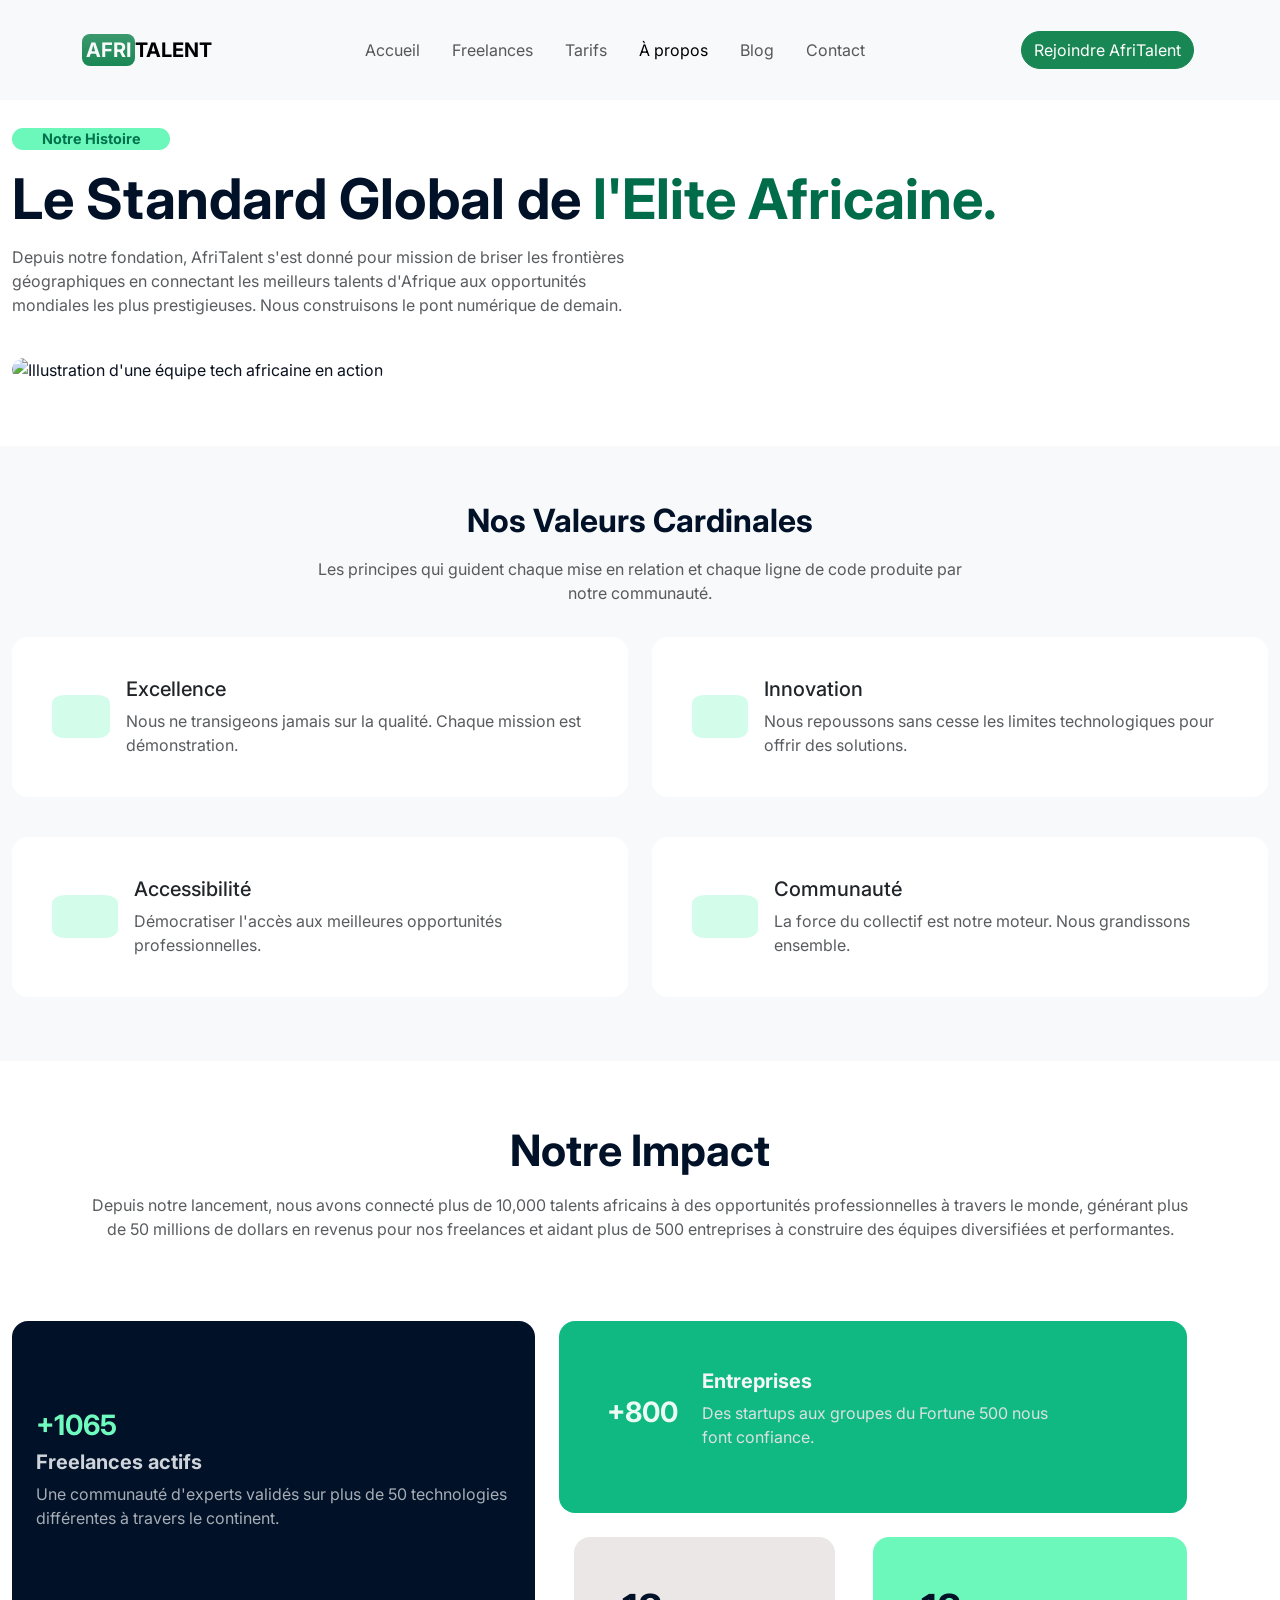
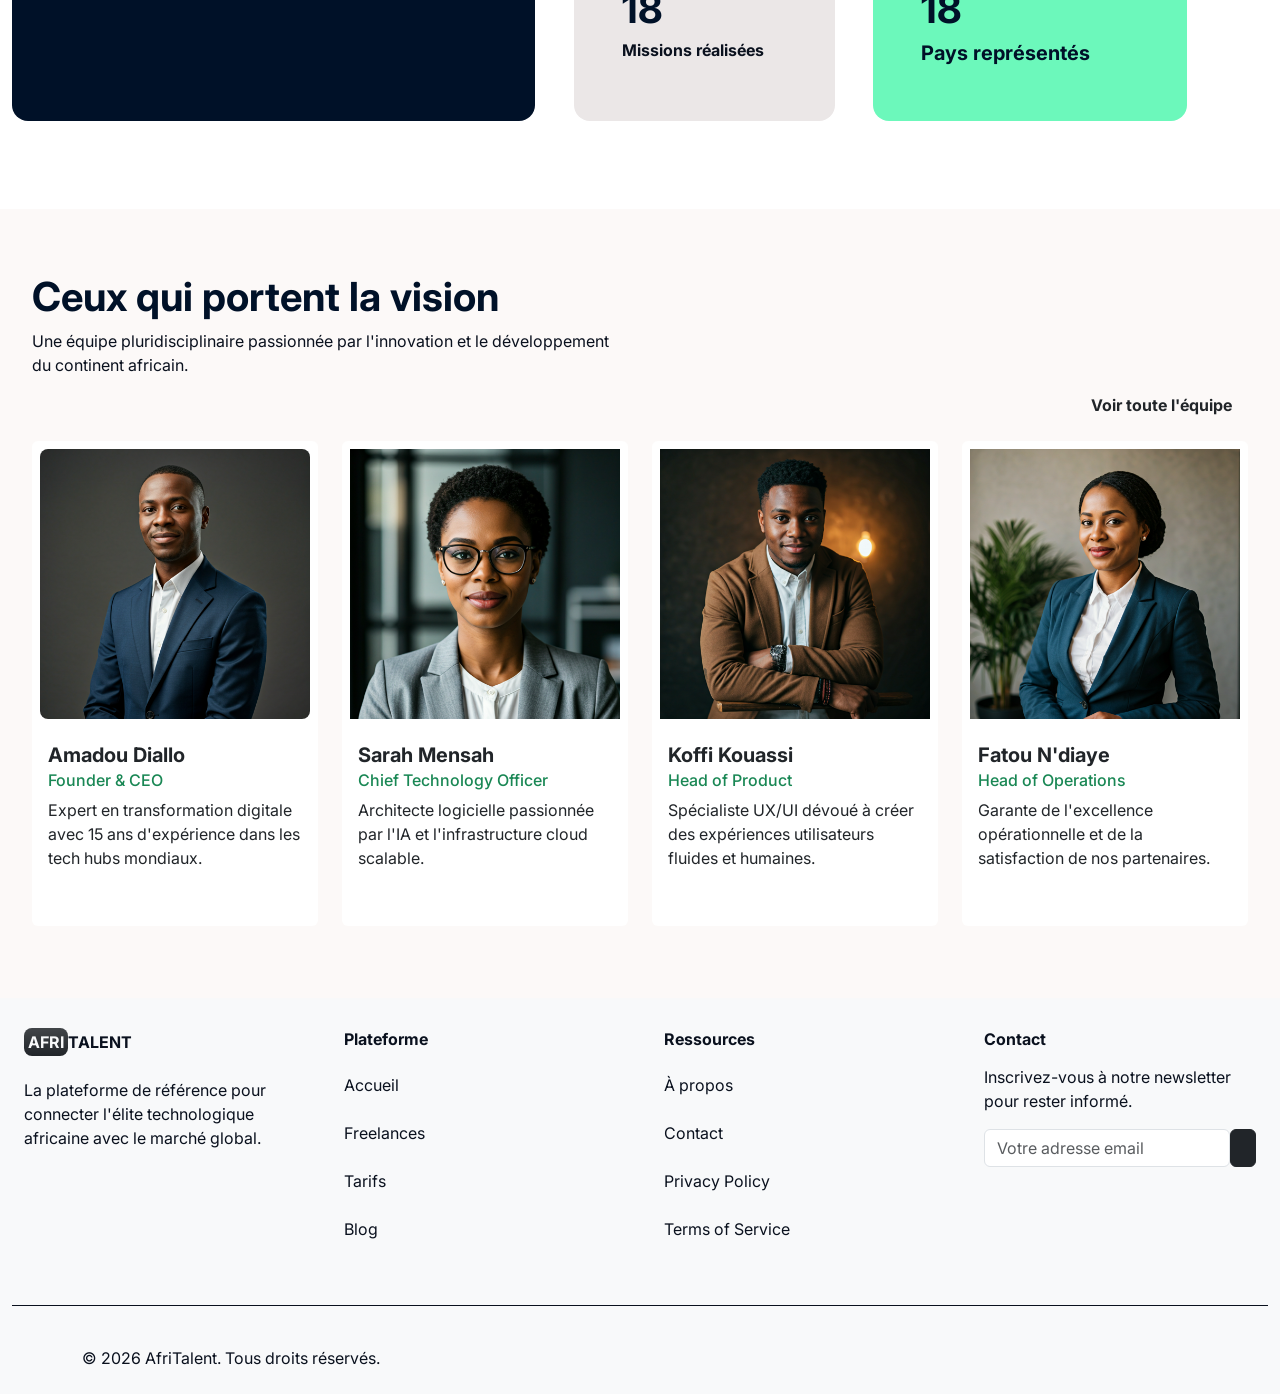
==== commit f07a9481: "Finalisation : corrections responsive, optimisation du code et commentaires" ====
--- a/about.html
+++ b/about.html
@@ -10,7 +10,6 @@
     <!-- Votre feuille de style personnelle -->
     <link rel="stylesheet" href="css/style.css">
     <script src="https://kit.fontawesome.com/9fd1c84033.js" crossorigin="anonymous"></script>
-    <script defer src="https://cdn.jsdelivr.net/npm/bootstrap@5.3.8/dist/js/bootstrap.bundle.min.js"></script>
 </head>
 
 <body>
@@ -46,7 +45,8 @@
                 </div>
                 <div class="d-flex ms-auto align-items-center">
                     <i class="fa-regular fa-moon my-2 mx-3 ms-auto "></i>
-                    <a class="btn btn-success d-none d-lg-block mx-1 d-sm-none d-md-none rounded-pill " href="contact.html" role="button">Rejoindre
+                    <a class="btn btn-success d-none d-lg-block mx-1 d-sm-none d-md-none rounded-pill "
+                        href="contact.html" role="button">Rejoindre
                         AfriTalent</a>
                     <button class="navbar-toggler ms-auto" type="button" data-bs-toggle="collapse"
                         data-bs-target="#navbarcollapse" aria-controls="navbarcollapse" aria-expanded="false"
@@ -63,7 +63,7 @@
         <section class="Notre-Histoir section-anime container-fluid mx-auto py-3 mt-5 mb-2 d-flex flex-column gap-4">
             <div class="">
                 <!-- <p class="mt-4 etiquette">Notre Histoire</p> -->
-                  <p class="mt-5  text-center text-1 etiquette">Notre Histoire</p>
+                <p class="mt-5  text-center text-1 etiquette">Notre Histoire</p>
                 <h1 class="my-2 fw-bold hero-titre">Le Standard Global de <span>l'Elite Africaine.</span></h1>
                 <div class="row">
                     <div class="col-12 col-md-9 col-lg-6 mt-1">
@@ -74,13 +74,14 @@
                 </div>
             </div>
             <div class="image-container ">
-                <img src="image/annie-spratt-sggw4-qDD54-unsplash.jpg" alt="photo d'illustration"
-                class="img-fluid rounded-4 hero-image ">
+                <img src="image/annie-spratt-sggw4-qDD54-unsplash.jpg"
+                    alt="Illustration d'une équipe tech africaine en action" class="img-fluid rounded-4 hero-image ">
 
             </div>
         </section>
         <!-- === NOS VALEURS === -->
-        <section class="valeur-cardinale section-anime container-fluid mx-auto my-5  d-flex flex-column bg-light" id="valeur">
+        <section class="valeur-cardinale section-anime container-fluid mx-auto my-5  d-flex flex-column bg-light"
+            id="valeur">
             <h2 class="text-center fw-bold mt-5 p-2">Nos Valeurs Cardinales</h2>
             <p class="text-center text-muted">Les principes qui guident chaque mise en relation et chaque ligne de code
                 produite par <br> notre communauté.</p>
@@ -190,53 +191,65 @@
             <div class="row d-flex equipe-cart justify-content-center">
                 <div class="col-12 col-lg-3 col-md-5 mb-2">
                     <div class="card cart-t">
-                        <img src="image/unnamed (3).png" alt="image personne" class="img-fluid p-2 rounded-4 ">
+                        <img src="image/unnamed (3).png" alt="Portrait d'Amadou Diallo, Founder & CEO"
+                            class="img-fluid p-2 rounded-4 ">
                         <div class="card-body">
                             <h5 class="card-title fw-bold">Amadou Diallo</h5>
                             <h6 class="card-subtitle mb-2 text-success">Founder & CEO</h6>
                             <p class="card-text ">Expert en transformation digitale avec 15 ans d'expérience dans les
                                 tech hubs mondiaux.</p>
-                            <a href="" class="card-link"><i class="fa-brands fa-linkedin text-secondary"></i></a>
-                            <a href="" class="card-link"><i class="fa-solid fa-earth-americas text-secondary"></i></a>
+                            <a href="https://linkedin.com/in/amadoudiallo" class="card-link"><i
+                                    class="fa-brands fa-linkedin text-secondary"></i></a>
+                            <a href="https://google.com" class="card-link"><i
+                                    class="fa-solid fa-earth-americas text-secondary"></i></a>
                         </div>
                     </div>
                 </div>
                 <div class="col-12 col-lg-3 col-md-5 mb-2">
                     <div class="card cart-t">
-                        <img src="image/unnamed (4).png" alt="image personne" class="img-fluid p-2">
+                        <img src="image/unnamed (4).png" alt="Portrait de Sarah Mensah, Chief Technology Officer"
+                            class="img-fluid p-2">
                         <div class="card-body">
                             <h5 class="card-title fw-bold">Sarah Mensah</h5>
                             <h6 class="card-subtitle mb-2 text-success">Chief Technology Officer</h6>
                             <p class="card-text ">Architecte logicielle passionnée par l'IA et l'infrastructure cloud
                                 scalable.</p>
-                            <a href="" class="card-link"><i class="fa-brands fa-linkedin text-secondary"></i></a>
-                            <a href="" class="card-link"><i class="fa-solid fa-earth-americas text-secondary"></i></a>
+                            <a href="https://linkedin.com/in/sarahmensah" class="card-link"><i
+                                    class="fa-brands fa-linkedin text-secondary"></i></a>
+                            <a href="https://google.com" class="card-link"><i
+                                    class="fa-solid fa-earth-americas text-secondary"></i></a>
                         </div>
                     </div>
                 </div>
                 <div class="col-12 col-lg-3 col-md-5 mb-2">
                     <div class="card cart-t">
-                        <img src="image/unnamed (5).png" alt="image personne" class="img-fluid p-2">
+                        <img src="image/unnamed (5).png" alt="Portrait de Koffi Kouassi, Head of Product"
+                            class="img-fluid p-2">
                         <div class="card-body">
                             <h5 class="card-title fw-bold">Koffi Kouassi</h5>
                             <h6 class="card-subtitle mb-2 text-success">Head of Product</h6>
                             <p class="card-text ">Spécialiste UX/UI dévoué à créer des expériences utilisateurs fluides
                                 et humaines.</p>
-                            <a href="" class="card-link"><i class="fa-brands fa-linkedin text-secondary"></i></a>
-                            <a href="" class="card-link"><i class="fa-solid fa-earth-americas text-secondary"></i></a>
+                            <a href="https://linkedin.com/in/koffikouassi" class="card-link"><i
+                                    class="fa-brands fa-linkedin text-secondary"></i></a>
+                            <a href="https://google.com" class="card-link"><i
+                                    class="fa-solid fa-earth-americas text-secondary"></i></a>
                         </div>
                     </div>
                 </div>
                 <div class="col-12 col-lg-3 col-md-5 mb-2">
                     <div class="card cart-t">
-                        <img src="image/unnamed (6).png" alt="image personne" class="img-fluid p-2">
+                        <img src="image/unnamed (6).png" alt="Portrait de Fatou N'diaye, Head of Operations"
+                            class="img-fluid p-2">
                         <div class="card-body">
                             <h5 class="card-title fw-bold">Fatou N'diaye</h5>
                             <h6 class="card-subtitle mb-2 text-success">Head of Operations</h6>
                             <p class="card-text">Garante de l'excellence opérationnelle et de la satisfaction de nos
                                 partenaires.</p>
-                            <a href="" class="card-link"><i class="fa-brands fa-linkedin text-secondary"></i></a>
-                            <a href="" class="card-link"><i class="fa-solid fa-earth-americas text-secondary"></i></a>
+                            <a href="https://linkedin.com/in/fatoun'diaye" class="card-link"><i
+                                    class="fa-brands fa-linkedin text-secondary"></i></a>
+                            <a href="https://google.com" class="card-link"><i
+                                    class="fa-solid fa-earth-americas text-secondary"></i></a>
                         </div>
                     </div>
                 </div>
@@ -259,9 +272,9 @@
                     <h6 class="fw-bold mb-4">Plateforme</h6>
                     <ul class="list-unstyled gap-4 d-flex flex-column">
                         <li><a href="index.html" class="text-reset text-decoration-none">Accueil</a></li>
-                        <li><a href="freelance.html" class="text-reset text-decoration-none">Freelances</a></li>
-                        <li><a href="tarif.html" class="text-reset text-decoration-none">Tarifs</a></li>
-                        <li><a href="#" class="text-reset text-decoration-none">Blog</a></li>
+                        <li><a href="freelances.html" class="text-reset text-decoration-none">Freelances</a></li>
+                        <li><a href="tarifs.html" class="text-reset text-decoration-none">Tarifs</a></li>
+                        <li><a href="about.html#valeur" class="text-reset text-decoration-none">Blog</a></li>
                     </ul>
                 </div>
                 <div class="col-12 col-md-3 p-4 footer-col">
@@ -269,8 +282,8 @@
                     <ul class="list-unstyled gap-4 d-flex flex-column">
                         <li><a href="about.html" class="text-reset text-decoration-none">À propos</a></li>
                         <li><a href="contact.html" class="text-reset text-decoration-none">Contact</a></li>
-                        <li><a href="#" class="text-reset text-decoration-none">Privacy Policy</a></li>
-                        <li><a href="#" class="text-reset text-decoration-none">Terms of Service</a></li>
+                        <li><a href="tarifs.html#FAQ" class="text-reset text-decoration-none">Privacy Policy</a></li>
+                        <li><a href="tarifs.html#FAQ" class="text-reset text-decoration-none">Terms of Service</a></li>
 
                     </ul>
                 </div>
@@ -278,27 +291,31 @@
                     <h6 class="fw-bold mb-3">Contact</h6>
                     <p>Inscrivez-vous à notre newsletter pour rester informé.</p>
                     <div class="d-flex my-3 ">
-                        <input type="email" placeholder="Votre adresse email" class="form-control ">
-                        <button class="btn btn-dark py-2"><i class="fa-solid fa-paper-plane "></i>
-                        </button>
+                        <input type="email" placeholder="Votre adresse email" class="form-control " id="email1">
+                        <span class="erreur" id="erreur-email"></span>
+                        <button class="btn btn-dark py-2" id="envoyer"><i class="fa-solid fa-paper-plane "></i>
                     </div>
                 </div>
 
             </div>
             <hr class="footer-hr">
-            <div class="container d-flex flex-column flex-md-row justify-content-between align-items-center py-4 footer-bottom">
+            <div
+                class="container d-flex flex-column flex-md-row justify-content-between align-items-center py-4 footer-bottom">
                 <p class="mb-0">&copy; 2026 AfriTalent. Tous droits réservés.</p>
                 <div class="d-flex gap-3 mt-3 mt-md-0">
-                    <a href="#" class="text-dark"><i class="fa-brands fa-facebook-f"></i></a>
-                    <a href="#" class="text-dark"><i class="fa-brands fa-twitter"></i></a>
-                    <a href="#" class="text-dark"><i class="fa-brands fa-linkedin-in"></i></a>
-                    <a href="#" class="text-dark"><i class="fa-brands fa-instagram"></i></a>
+                    <a href="https://facebook.com/afritalent" class="text-dark"><i
+                            class="fa-brands fa-facebook-f"></i></a>
+                    <a href="https://twitter.com/afritalent" class="text-dark"><i class="fa-brands fa-twitter"></i></a>
+                    <a href="https://linkedin.com/company/afritalent" class="text-dark"><i
+                            class="fa-brands fa-linkedin-in"></i></a>
+                    <a href="https://instagram.com/afritalent" class="text-dark"><i
+                            class="fa-brands fa-instagram"></i></a>
                 </div>
             </div>
     </footer>
-     <button class="retour" aria-label="Retour en haut">
-             <i class="fa-solid fa-arrow-up"></i>
-        </button>
+    <button class="retour" aria-label="Retour en haut">
+        <i class="fa-solid fa-arrow-up"></i>
+    </button>
 
     <!-- Bootstrap 5 via CDN : script JavaScript -->
     <script src="https://cdn.jsdelivr.net/npm/bootstrap@5.3.0/dist/js/bootstrap.bundle.min.js"></script>
--- a/css/style.css
+++ b/css/style.css
@@ -61,12 +61,16 @@
   top: 0;
   left: 0;
   width: 100%;
-  padding: 30px 0; /* Tailles de départ (haute) */
+  padding: 30px 0; 
   background-color: #ffffff;
-  z-index: 1000; /* Pour qu'elle reste au-dessus du contenu */
+  /* z-index: 1000; Pour qu'elle reste au-dessus du contenu */
   
-  /* Le secret de l'animation fluide est ici : */
   transition: padding 0.3s ease, background-color 0.3s ease; 
+}
+
+.navbar-toggler {
+  position: relative;
+  z-index: 1050; /* Force le bouton à rester au-dessus du menu déroulant */
 }
 
 /* Quand la navbar aura AUSSI la classe .shrink */
@@ -76,7 +80,8 @@
   box-shadow: 0 4px 12px rgba(0, 0, 0, 0.1); 
 }
 
-.nav-link{
+@media screen and (min-width:770px){
+  .nav-link{
     position:relative;
 }
 
@@ -95,6 +100,8 @@
 }
 .nav-link:hover:after{
     width: 100%;
+}
+
 }
 
 .compteur div h2 {
@@ -476,7 +483,7 @@
         color:#616060;
     }
 }
-.cart-freelance .container > button:focus{
+.cart-freelance .container > .active{
     background-color: #006C49;
     color: var(--white);
 }
@@ -804,7 +811,6 @@
     
 }
 
-
 .video{
     height: 100%;
 }
@@ -828,6 +834,23 @@
     .div-video{
          width: 100%;
 }
+}
+
+.form{
+  border-radius: 1.5rem;
+}
+
+.submit{
+  display: flex;
+  flex-direction: column;
+  & > button{
+    align-self: center;
+    background-color: #059669;
+    font-weight: bold;
+  }
+  & > P{
+     align-self: center;
+  }
 }
 
 /* ============================================================
@@ -853,6 +876,7 @@
   --dm-shadow-sm:    0 4px 16px rgba(0, 0, 0, 0.4);
   --dm-shadow-md:    0 10px 40px rgba(0, 0, 0, 0.5);
   --dm-shadow-green: 0 10px 40px rgba(16, 185, 129, 0.25);
+  
 }
 
 /* ============================================================
@@ -2019,4 +2043,28 @@
     opacity: 1;
     transform: translateY(0);
   }
-}+}
+FORMULAIRE
+.erreur {
+    color: red;
+    font-size: 0.85em;
+    margin: 1em;
+    display: block;
+    /* border: solid 2px red */
+}
+
+#succes {
+    background-color: #D1FAE5;
+    color: #065F46;
+    border-left: 4px solid #10B981;
+    border-radius: 8px;
+    padding: 16px 20px;
+    margin-top: 15px;
+    font-weight: 600;
+    display: none; 
+}
+
+#succes.visible {
+    display: block;
+    opacity: 1;
+}
